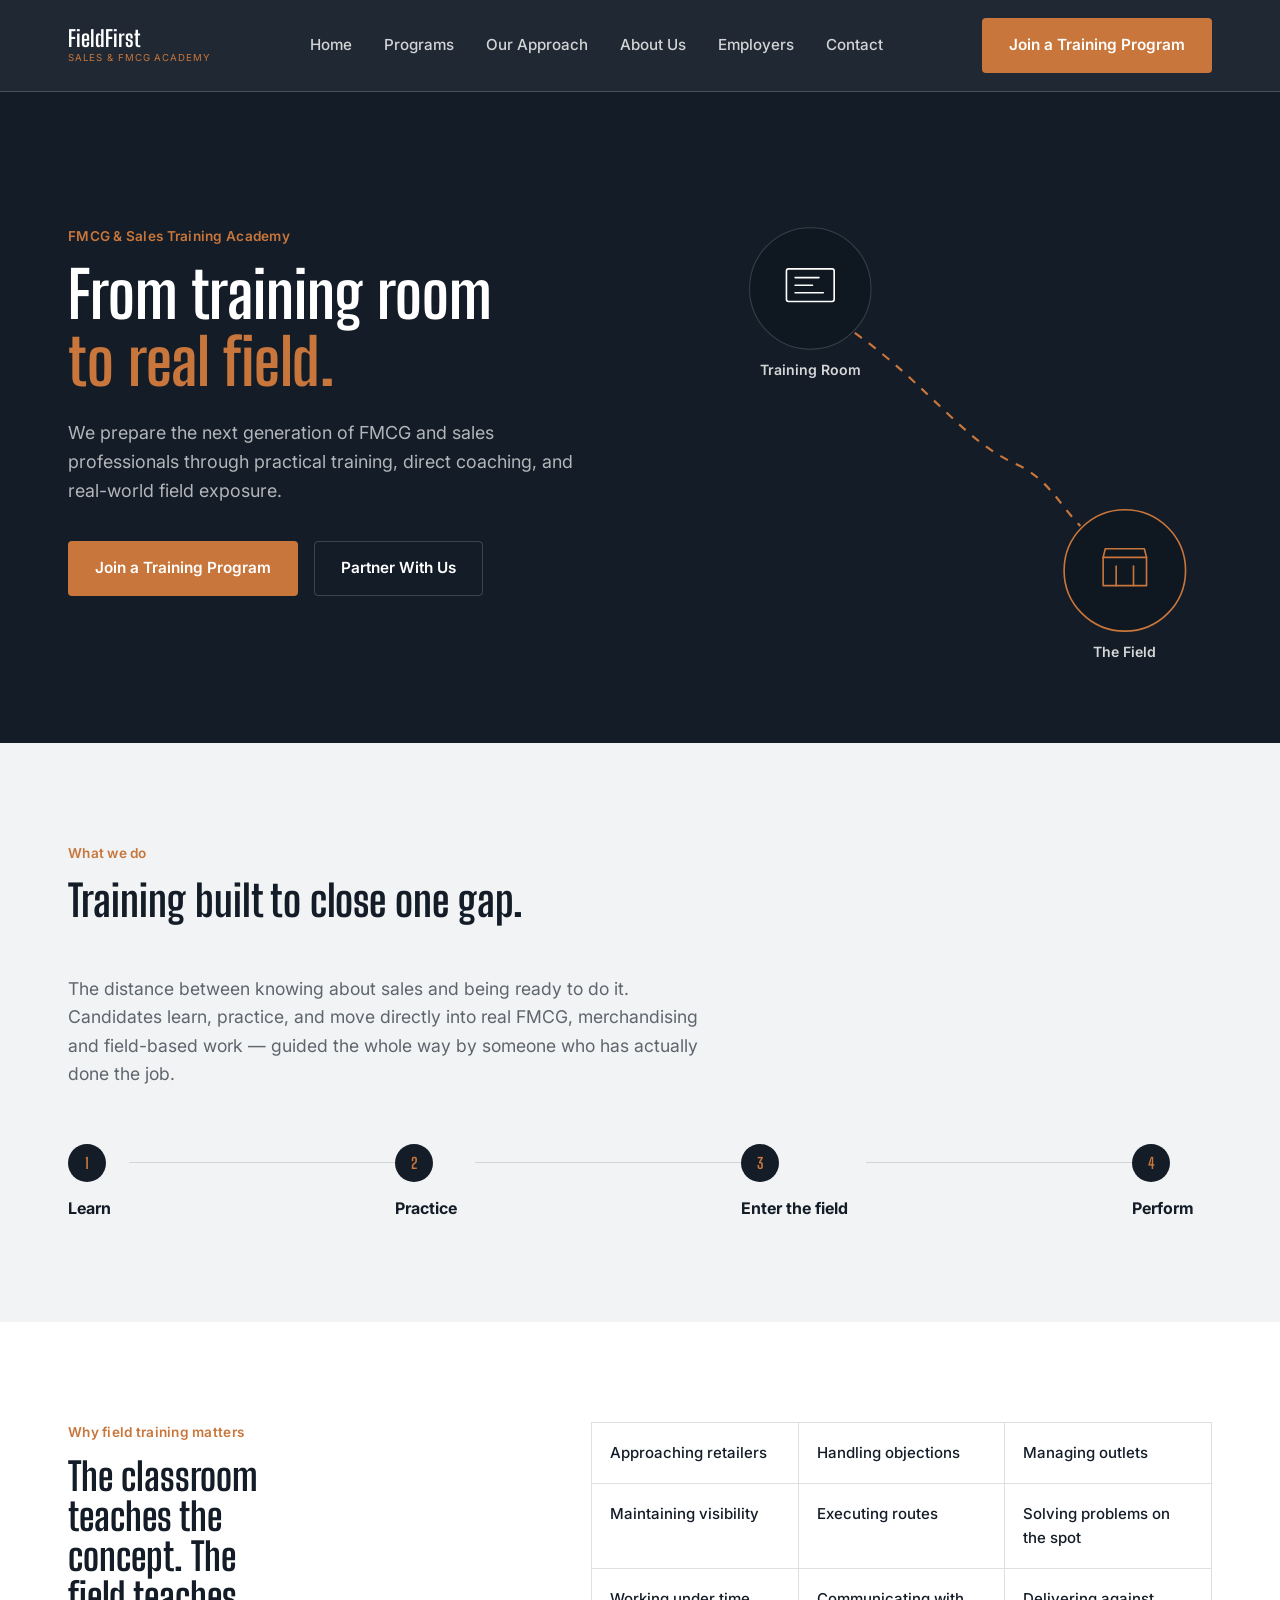
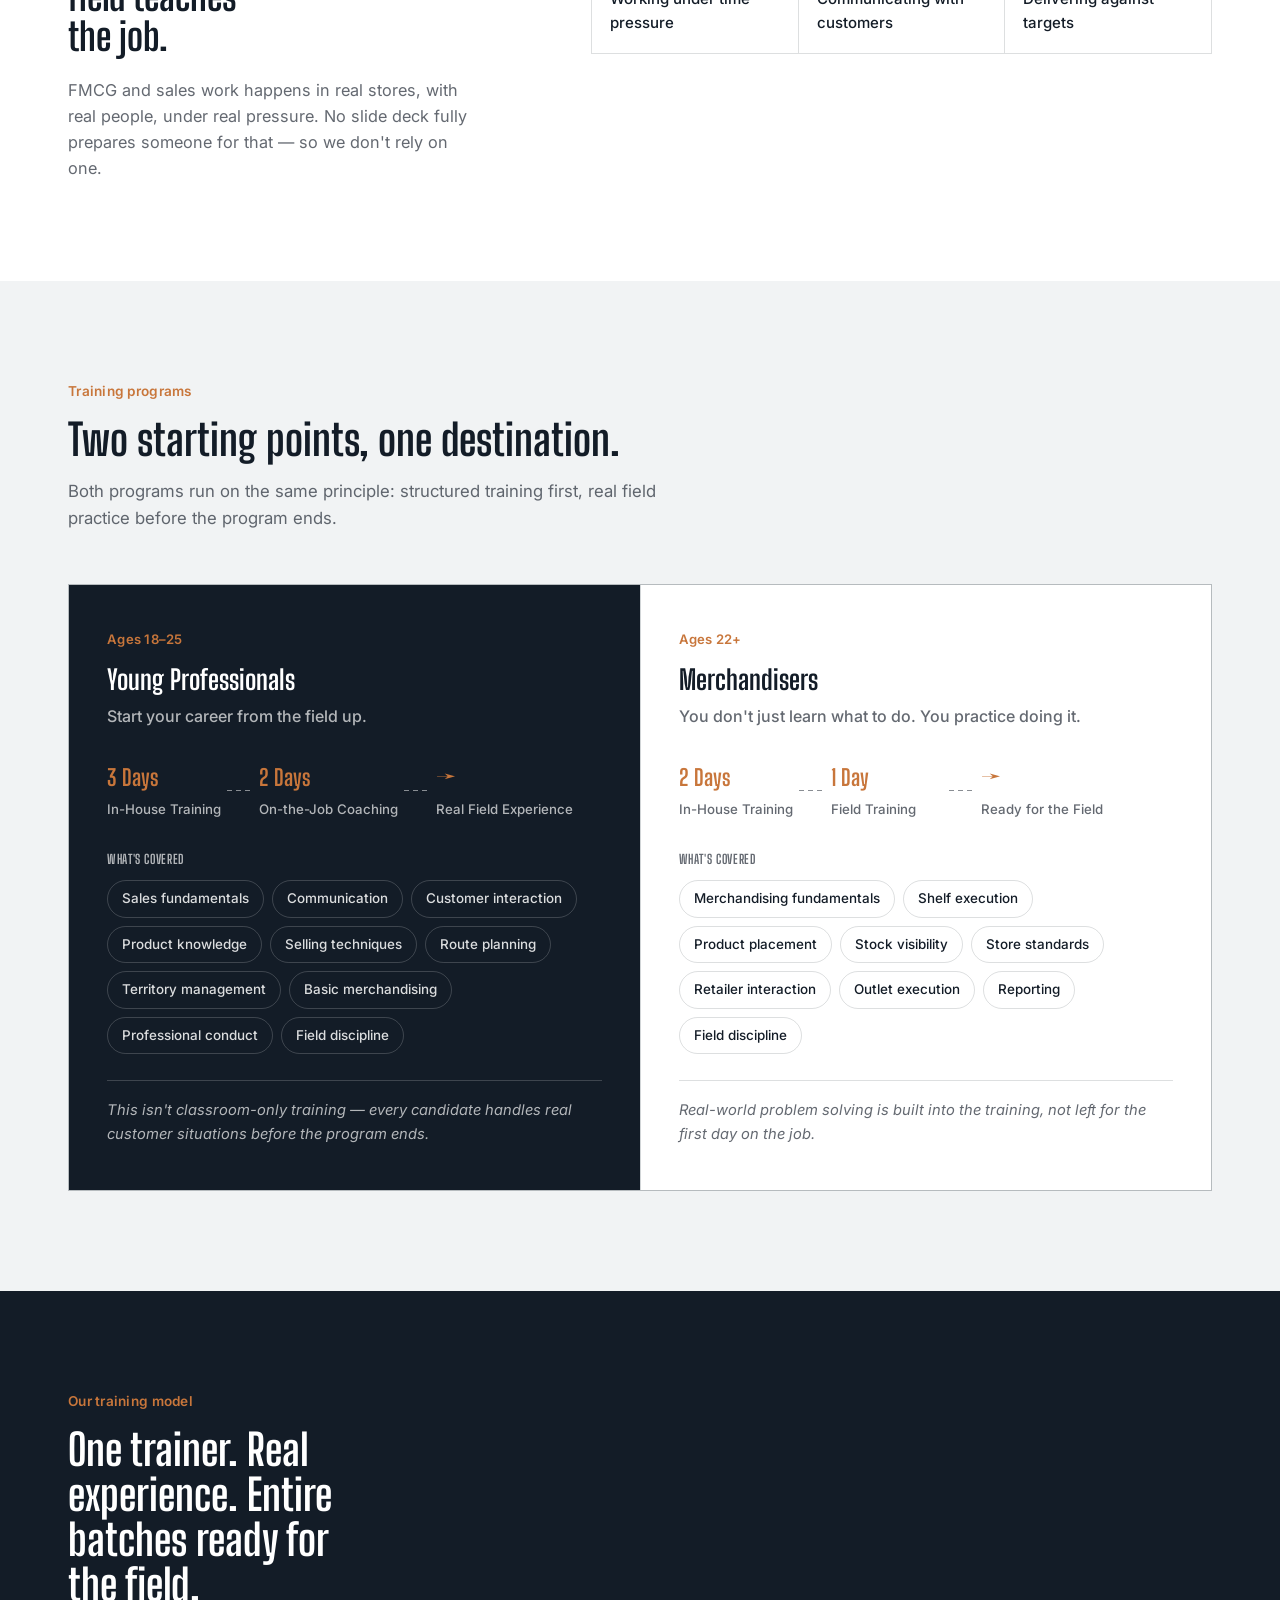
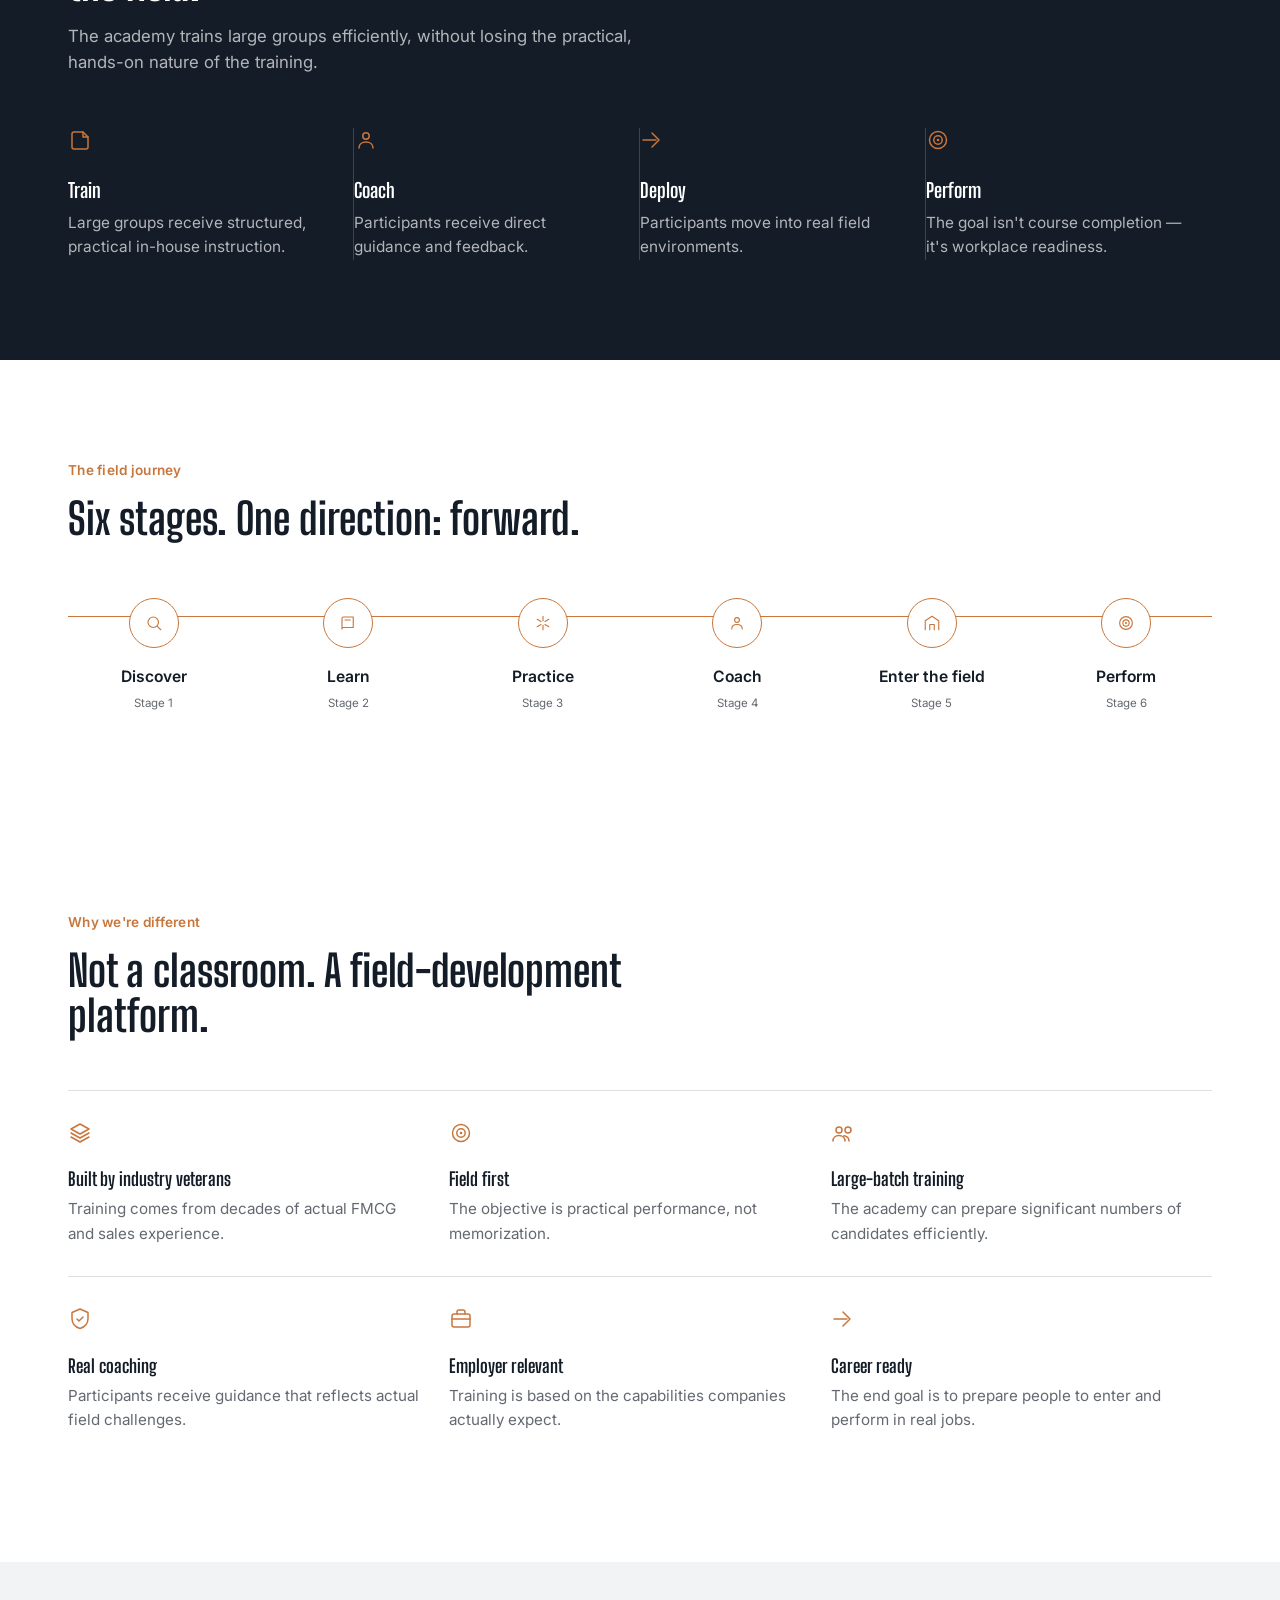
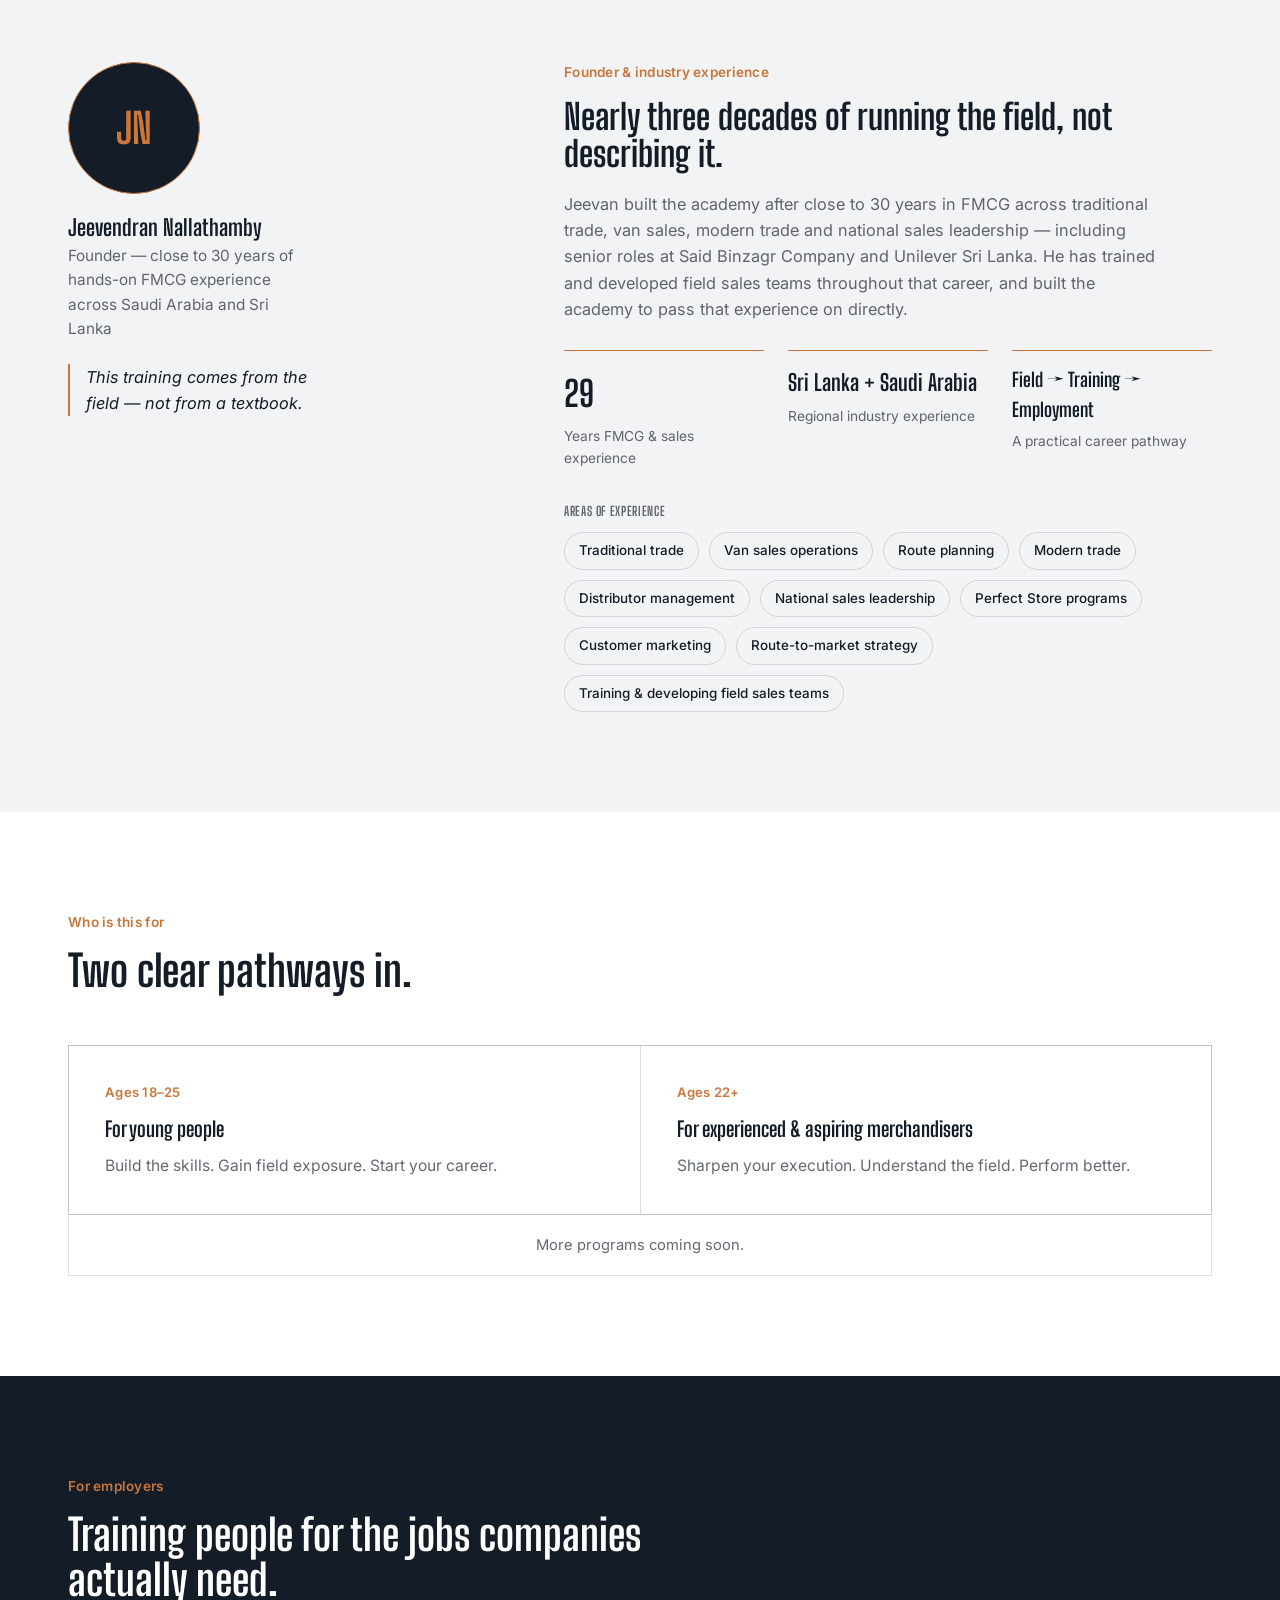
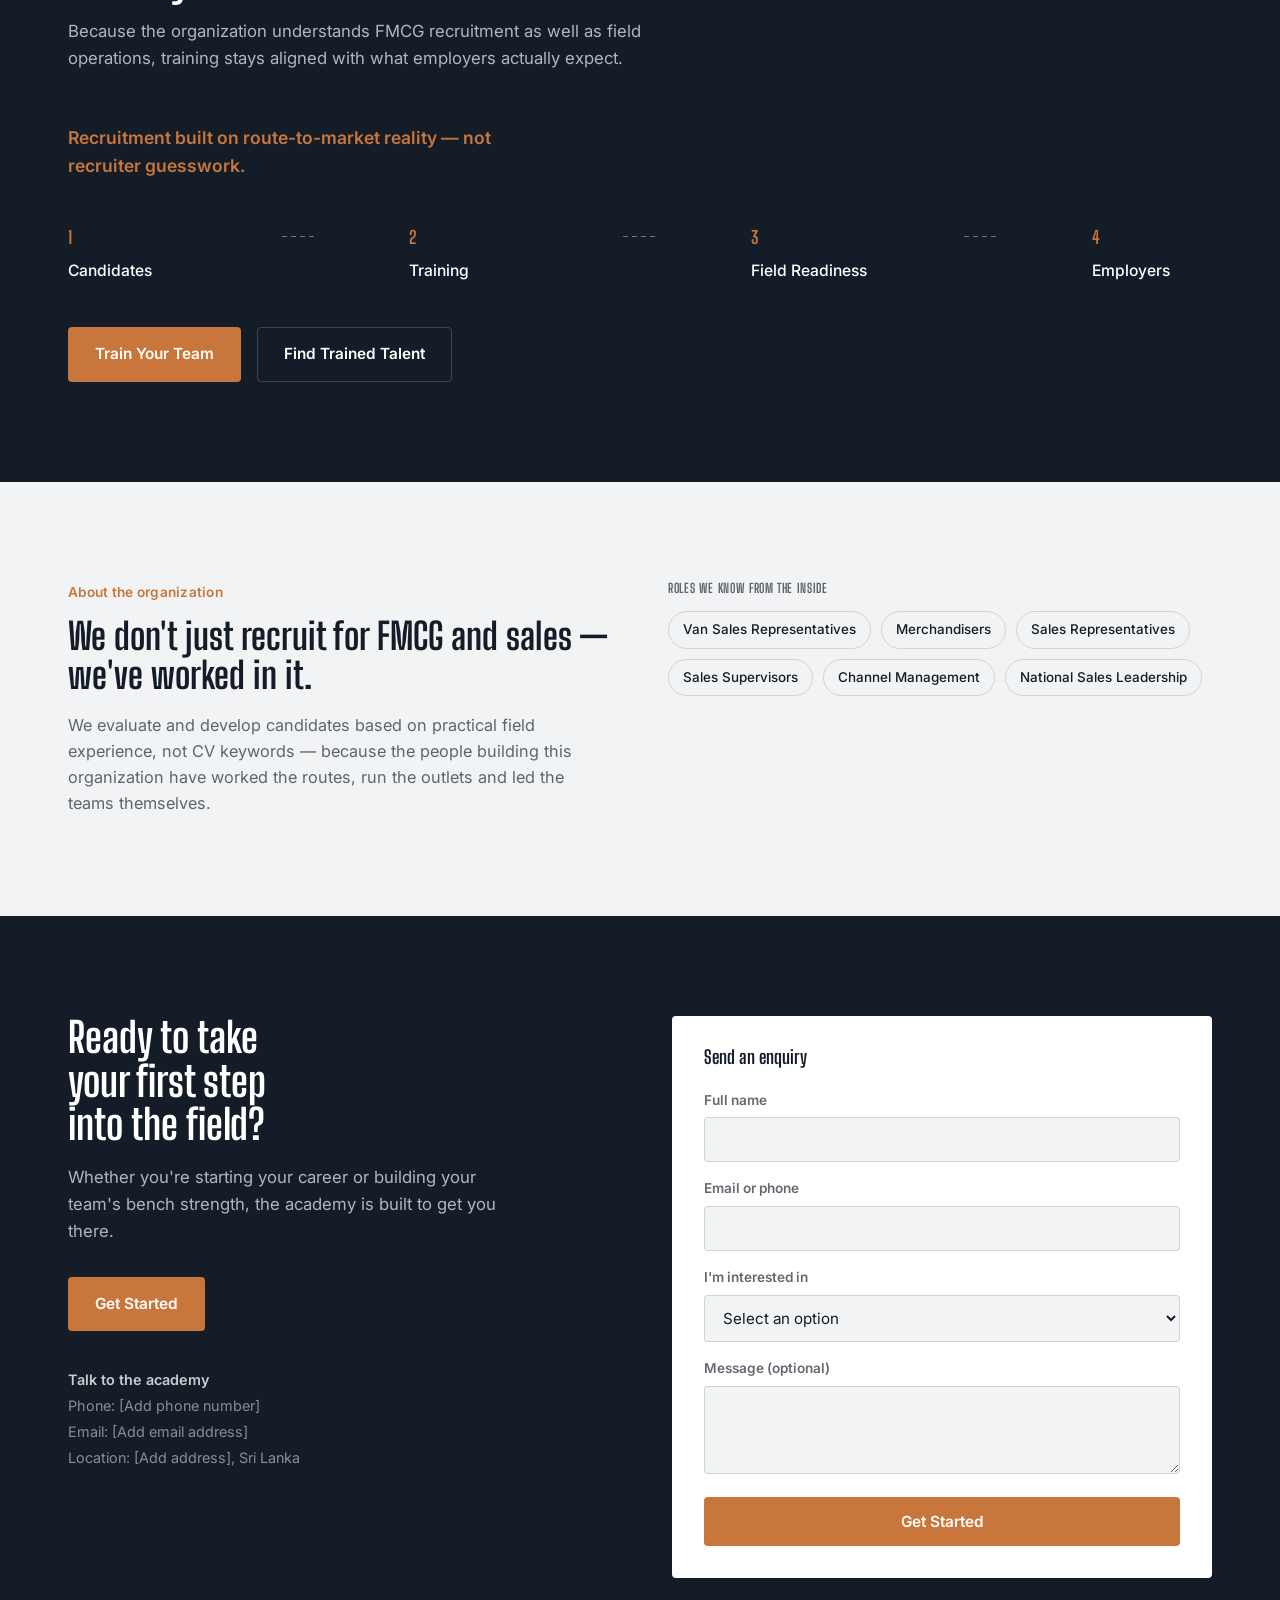
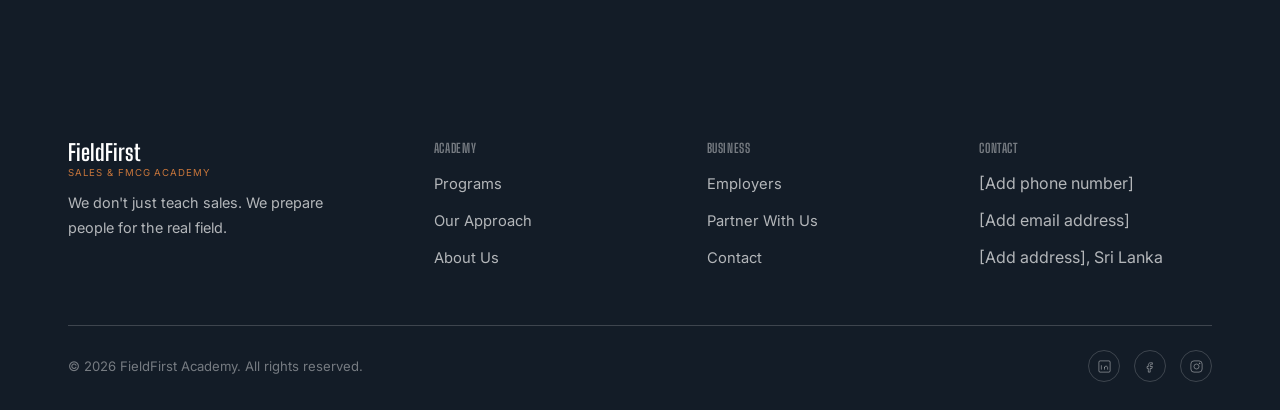
==== index.html @ f47eb827 "Initial commit" ====
<!DOCTYPE html>
<html lang="en">
<head>
<meta charset="UTF-8">
<meta name="viewport" content="width=device-width, initial-scale=1.0">
<title>FieldFirst Academy — Training That Moves People Into The Field</title>
<meta name="description" content="FieldFirst Academy trains young professionals and merchandisers for real FMCG, sales and field-based work — through practical, industry-led training and direct field exposure.">
<meta name="theme-color" content="#131C27">
<link rel="preconnect" href="https://fonts.googleapis.com">
<link rel="preconnect" href="https://fonts.gstatic.com" crossorigin>
<link href="https://fonts.googleapis.com/css2?family=Big+Shoulders+Display:wght@500;600;700&family=Inter:wght@400;500;600;700&display=swap" rel="stylesheet">
<link rel="stylesheet" href="css/styles.css">
</head>
<body>

<!-- ============ HEADER ============ -->
<header class="site-header">
  <div class="nav-inner">
    <a href="#top" class="logo"><strong>FieldFirst</strong><span>Sales &amp; FMCG Academy</span></a>
    <nav class="nav-links" id="navLinks" aria-label="Primary">
      <a href="#top">Home</a>
      <a href="#programs">Programs</a>
      <a href="#model">Our Approach</a>
      <a href="#founder">About Us</a>
      <a href="#employers">Employers</a>
      <a href="#contact">Contact</a>
      <a href="#contact" class="btn btn-primary nav-cta-mobile">Join a Training Program</a>
    </nav>
    <div class="nav-right">
      <a href="#contact" class="btn btn-primary">Join a Training Program</a>
      <button class="nav-toggle" id="navToggle" aria-label="Open menu" aria-expanded="false" aria-controls="navLinks">
        <svg viewBox="0 0 24 24"><line x1="3" y1="6" x2="21" y2="6"/><line x1="3" y1="12" x2="21" y2="12"/><line x1="3" y1="18" x2="21" y2="18"/></svg>
      </button>
    </div>
  </div>
</header>

<main id="top">

  <!-- ============ HERO ============ -->
  <section class="hero">
    <div class="container hero-grid">
      <div class="hero-copy">
        <span class="eyebrow">FMCG &amp; Sales Training Academy</span>
        <h1><span>From training room</span><span>to real field.</span></h1>
        <p class="lede">We prepare the next generation of FMCG and sales professionals through practical training, direct coaching, and real-world field exposure.</p>
        <div class="hero-actions">
          <a href="#contact" class="btn btn-primary">Join a Training Program</a>
          <a href="#employers" class="btn btn-outline">Partner With Us</a>
        </div>
      </div>
      <div class="hero-visual" aria-hidden="true">
        <svg viewBox="0 0 480 420" fill="none" xmlns="http://www.w3.org/2000/svg">
          <path class="route-path" d="M151,141 C220,190 250,240 300,262 C330,276 340,300 359,319" stroke="#C8763B" stroke-width="2"/>
          <circle cx="110" cy="100" r="56" fill="#0F1721" stroke="rgba(255,255,255,0.16)"/>
          <g transform="translate(88,78)" stroke="#FFFFFF" stroke-width="1.5" stroke-linecap="round" stroke-linejoin="round" fill="none">
            <rect x="0" y="4" width="44" height="30" rx="2"/>
            <line x1="8" y1="12" x2="30" y2="12"/>
            <line x1="8" y1="19" x2="24" y2="19"/>
            <line x1="8" y1="26" x2="34" y2="26"/>
          </g>
          <text x="110" y="180" text-anchor="middle" class="hero-node-label">Training Room</text>

          <circle cx="400" cy="360" r="56" fill="#0F1721" stroke="#C8763B" stroke-width="1.5"/>
          <g transform="translate(378,338)" stroke="#C8763B" stroke-width="1.5" stroke-linecap="round" stroke-linejoin="round" fill="none">
            <path d="M2,10 L4,2 L40,2 L42,10"/>
            <rect x="2" y="10" width="40" height="26"/>
            <line x1="14" y1="18" x2="14" y2="36"/>
            <line x1="30" y1="18" x2="30" y2="36"/>
          </g>
          <text x="400" y="440" text-anchor="middle" class="hero-node-label">The Field</text>
        </svg>
      </div>
    </div>
  </section>

  <!-- ============ WHAT WE DO ============ -->
  <section class="pathway" aria-labelledby="what-we-do-h">
    <div class="container">
      <div class="section-head">
        <span class="eyebrow">What we do</span>
        <h2 id="what-we-do-h">Training built to close one gap.</h2>
      </div>
      <p class="pathway-intro">The distance between knowing about sales and being ready to do it. Candidates learn, practice, and move directly into real FMCG, merchandising and field-based work — guided the whole way by someone who has actually done the job.</p>
      <div class="pathway-track">
        <div class="pathway-step"><div class="pathway-dot">1</div><strong>Learn</strong></div>
        <div class="pathway-step"><div class="pathway-dot">2</div><strong>Practice</strong></div>
        <div class="pathway-step"><div class="pathway-dot">3</div><strong>Enter the field</strong></div>
        <div class="pathway-step"><div class="pathway-dot">4</div><strong>Perform</strong></div>
      </div>
    </div>
  </section>

  <!-- ============ WHY FIELD TRAINING MATTERS ============ -->
  <section class="field-matters" aria-labelledby="field-matters-h">
    <div class="container fm-grid">
      <div>
        <span class="eyebrow">Why field training matters</span>
        <h2 id="field-matters-h">The classroom teaches the concept. The field teaches the job.</h2>
        <p class="lede">FMCG and sales work happens in real stores, with real people, under real pressure. No slide deck fully prepares someone for that — so we don't rely on one.</p>
      </div>
      <div class="scenario-grid">
        <div class="scenario-item">Approaching retailers</div>
        <div class="scenario-item">Handling objections</div>
        <div class="scenario-item">Managing outlets</div>
        <div class="scenario-item">Maintaining visibility</div>
        <div class="scenario-item">Executing routes</div>
        <div class="scenario-item">Solving problems on the spot</div>
        <div class="scenario-item">Working under time pressure</div>
        <div class="scenario-item">Communicating with customers</div>
        <div class="scenario-item">Delivering against targets</div>
      </div>
    </div>
  </section>

  <!-- ============ PROGRAMS ============ -->
  <section class="programs" id="programs" aria-labelledby="programs-h">
    <div class="container">
      <div class="section-head">
        <span class="eyebrow">Training programs</span>
        <h2 id="programs-h">Two starting points, one destination.</h2>
        <p>Both programs run on the same principle: structured training first, real field practice before the program ends.</p>
      </div>
      <div class="programs-grid">

        <article class="program-card dark">
          <span class="eyebrow-mini">Ages 18–25</span>
          <h3 class="program-title">Young Professionals</h3>
          <p class="program-tag">Start your career from the field up.</p>

          <div class="structure-track">
            <div class="structure-step"><span class="num">3 Days</span><span class="label">In-House Training</span></div>
            <span class="structure-arrow" aria-hidden="true"></span>
            <div class="structure-step"><span class="num">2 Days</span><span class="label">On-the-Job Coaching</span></div>
            <span class="structure-arrow" aria-hidden="true"></span>
            <div class="structure-step"><span class="num">→</span><span class="label">Real Field Experience</span></div>
          </div>

          <h4>What's covered</h4>
          <ul class="tag-list">
            <li class="pill on-dark">Sales fundamentals</li>
            <li class="pill on-dark">Communication</li>
            <li class="pill on-dark">Customer interaction</li>
            <li class="pill on-dark">Product knowledge</li>
            <li class="pill on-dark">Selling techniques</li>
            <li class="pill on-dark">Route planning</li>
            <li class="pill on-dark">Territory management</li>
            <li class="pill on-dark">Basic merchandising</li>
            <li class="pill on-dark">Professional conduct</li>
            <li class="pill on-dark">Field discipline</li>
          </ul>
          <p class="program-note">This isn't classroom-only training — every candidate handles real customer situations before the program ends.</p>
        </article>

        <article class="program-card">
          <span class="eyebrow-mini">Ages 22+</span>
          <h3 class="program-title">Merchandisers</h3>
          <p class="program-tag">You don't just learn what to do. You practice doing it.</p>

          <div class="structure-track">
            <div class="structure-step"><span class="num">2 Days</span><span class="label">In-House Training</span></div>
            <span class="structure-arrow" aria-hidden="true"></span>
            <div class="structure-step"><span class="num">1 Day</span><span class="label">Field Training</span></div>
            <span class="structure-arrow" aria-hidden="true"></span>
            <div class="structure-step"><span class="num">→</span><span class="label">Ready for the Field</span></div>
          </div>

          <h4>What's covered</h4>
          <ul class="tag-list">
            <li class="pill">Merchandising fundamentals</li>
            <li class="pill">Shelf execution</li>
            <li class="pill">Product placement</li>
            <li class="pill">Stock visibility</li>
            <li class="pill">Store standards</li>
            <li class="pill">Retailer interaction</li>
            <li class="pill">Outlet execution</li>
            <li class="pill">Reporting</li>
            <li class="pill">Field discipline</li>
          </ul>
          <p class="program-note">Real-world problem solving is built into the training, not left for the first day on the job.</p>
        </article>

      </div>
    </div>
  </section>

  <!-- ============ MODEL ============ -->
  <section class="model" id="model" aria-labelledby="model-h">
    <div class="container">
      <div class="section-head on-dark">
        <span class="eyebrow">Our training model</span>
        <h2 id="model-h">One trainer. Real experience. Entire batches ready for the field.</h2>
        <p>The academy trains large groups efficiently, without losing the practical, hands-on nature of the training.</p>
      </div>
      <div class="model-steps">
        <div class="model-step">
          <svg class="icon" viewBox="0 0 24 24"><path d="M4 19V6a2 2 0 0 1 2-2h9l5 5v10a2 2 0 0 1-2 2H6a2 2 0 0 1-2-2Z"/><path d="M15 4v5h5"/></svg>
          <h3>Train</h3>
          <p>Large groups receive structured, practical in-house instruction.</p>
        </div>
        <div class="model-step">
          <svg class="icon" viewBox="0 0 24 24"><circle cx="12" cy="8" r="3.2"/><path d="M5 20c0-3.6 3-6 7-6s7 2.4 7 6"/></svg>
          <h3>Coach</h3>
          <p>Participants receive direct guidance and feedback.</p>
        </div>
        <div class="model-step">
          <svg class="icon" viewBox="0 0 24 24"><path d="M3 12h13M12 5l7 7-7 7"/></svg>
          <h3>Deploy</h3>
          <p>Participants move into real field environments.</p>
        </div>
        <div class="model-step">
          <svg class="icon" viewBox="0 0 24 24"><circle cx="12" cy="12" r="8.5"/><circle cx="12" cy="12" r="4.2"/><circle cx="12" cy="12" r="0.6" fill="currentColor"/></svg>
          <h3>Perform</h3>
          <p>The goal isn't course completion — it's workplace readiness.</p>
        </div>
      </div>
    </div>
  </section>

  <!-- ============ JOURNEY ============ -->
  <section class="journey" aria-labelledby="journey-h">
    <div class="container">
      <div class="section-head">
        <span class="eyebrow">The field journey</span>
        <h2 id="journey-h">Six stages. One direction: forward.</h2>
      </div>
      <div class="journey-track" id="journeyTrack">
        <div class="journey-line-h"><div class="fill"></div></div>
        <div class="journey-line-v"><div class="fill"></div></div>

        <div class="station"><div class="station-dot"><svg class="icon" viewBox="0 0 24 24" style="width:18px;height:18px;"><circle cx="11" cy="11" r="7"/><line x1="16.5" y1="16.5" x2="21" y2="21"/></svg></div><div class="station-label">Discover</div><div class="station-num">Stage 1</div></div>
        <div class="station"><div class="station-dot"><svg class="icon" viewBox="0 0 24 24" style="width:18px;height:18px;"><path d="M4 19.5V6a2 2 0 0 1 2-2h13v14H6a2 2 0 0 0-2 2Z"/><line x1="8" y1="8" x2="15" y2="8"/></svg></div><div class="station-label">Learn</div><div class="station-num">Stage 2</div></div>
        <div class="station"><div class="station-dot"><svg class="icon" viewBox="0 0 24 24" style="width:18px;height:18px;"><path d="M12 3v6M12 15v6M4.2 7l5.2 3M14.6 14l5.2 3M4.2 17l5.2-3M14.6 10l5.2-3"/></svg></div><div class="station-label">Practice</div><div class="station-num">Stage 3</div></div>
        <div class="station"><div class="station-dot"><svg class="icon" viewBox="0 0 24 24" style="width:18px;height:18px;"><circle cx="12" cy="8" r="3.2"/><path d="M5 20c0-3.6 3-6 7-6s7 2.4 7 6"/></svg></div><div class="station-label">Coach</div><div class="station-num">Stage 4</div></div>
        <div class="station"><div class="station-dot"><svg class="icon" viewBox="0 0 24 24" style="width:18px;height:18px;"><path d="M3 21V9l9-6 9 6v12"/><path d="M9 21v-7h6v7"/></svg></div><div class="station-label">Enter the field</div><div class="station-num">Stage 5</div></div>
        <div class="station"><div class="station-dot"><svg class="icon" viewBox="0 0 24 24" style="width:18px;height:18px;"><circle cx="12" cy="12" r="8.5"/><circle cx="12" cy="12" r="4.2"/><circle cx="12" cy="12" r="0.6" fill="currentColor"/></svg></div><div class="station-label">Perform</div><div class="station-num">Stage 6</div></div>
      </div>
    </div>
  </section>

  <!-- ============ WHY DIFFERENT ============ -->
  <section class="different" aria-labelledby="different-h">
    <div class="container">
      <div class="section-head">
        <span class="eyebrow">Why we're different</span>
        <h2 id="different-h">Not a classroom. A field-development platform.</h2>
      </div>
      <div class="diff-grid">
        <div class="diff-item">
          <svg class="icon" viewBox="0 0 24 24"><path d="M12 3 3 8l9 5 9-5-9-5Z"/><path d="M3 12l9 5 9-5"/><path d="M3 16l9 5 9-5"/></svg>
          <h3>Built by industry veterans</h3>
          <p>Training comes from decades of actual FMCG and sales experience.</p>
        </div>
        <div class="diff-item">
          <svg class="icon" viewBox="0 0 24 24"><circle cx="12" cy="12" r="8.5"/><circle cx="12" cy="12" r="4.2"/><circle cx="12" cy="12" r="0.6" fill="currentColor"/></svg>
          <h3>Field first</h3>
          <p>The objective is practical performance, not memorization.</p>
        </div>
        <div class="diff-item">
          <svg class="icon" viewBox="0 0 24 24"><circle cx="8" cy="9" r="3"/><circle cx="17" cy="9" r="3"/><path d="M2 20c0-3.3 2.7-5.5 6-5.5s6 2.2 6 5.5M13 14.7c2.8.4 5 2.4 5 5.3"/></svg>
          <h3>Large-batch training</h3>
          <p>The academy can prepare significant numbers of candidates efficiently.</p>
        </div>
        <div class="diff-item">
          <svg class="icon" viewBox="0 0 24 24"><path d="M12 2 4 5.5v6c0 5 3.4 8.6 8 10 4.6-1.4 8-5 8-10v-6L12 2Z"/><path d="M9 12l2 2 4-4"/></svg>
          <h3>Real coaching</h3>
          <p>Participants receive guidance that reflects actual field challenges.</p>
        </div>
        <div class="diff-item">
          <svg class="icon" viewBox="0 0 24 24"><rect x="3" y="7" width="18" height="13" rx="2"/><path d="M8 7V5a2 2 0 0 1 2-2h4a2 2 0 0 1 2 2v2"/><line x1="3" y1="12" x2="21" y2="12"/></svg>
          <h3>Employer relevant</h3>
          <p>Training is based on the capabilities companies actually expect.</p>
        </div>
        <div class="diff-item">
          <svg class="icon" viewBox="0 0 24 24"><path d="M3 12h13M12 5l7 7-7 7"/></svg>
          <h3>Career ready</h3>
          <p>The end goal is to prepare people to enter and perform in real jobs.</p>
        </div>
      </div>
    </div>
  </section>

  <!-- ============ FOUNDER ============ -->
  <section class="founder" id="founder" aria-labelledby="founder-h">
    <div class="container founder-grid">
      <div class="founder-portrait">
        <div class="monogram">JN</div>
        <h3>Jeevendran Nallathamby</h3>
        <p class="role">Founder — close to 30 years of hands-on FMCG experience across Saudi Arabia and Sri Lanka</p>
        <p class="founder-quote">This training comes from the field — not from a textbook.</p>
      </div>
      <div class="founder-bio">
        <span class="eyebrow">Founder &amp; industry experience</span>
        <h2 id="founder-h" style="font-size:clamp(1.7rem,2.8vw,2.2rem);margin-bottom:20px;">Nearly three decades of running the field, not describing it.</h2>
        <p>Jeevan built the academy after close to 30 years in FMCG across traditional trade, van sales, modern trade and national sales leadership — including senior roles at Said Binzagr Company and Unilever Sri Lanka. He has trained and developed field sales teams throughout that career, and built the academy to pass that experience on directly.</p>

        <div class="founder-stats">
          <div class="stat-block"><div class="num" data-count-to="30">0</div><div class="label">Years FMCG &amp; sales experience</div></div>
          <div class="stat-block"><div class="num" style="font-size:1.4rem;">Sri Lanka + Saudi Arabia</div><div class="label">Regional industry experience</div></div>
          <div class="stat-block"><div class="num" style="font-size:1.2rem;">Field → Training → Employment</div><div class="label">A practical career pathway</div></div>
        </div>

        <h4>Areas of experience</h4>
        <ul class="pill-row">
          <li class="pill">Traditional trade</li>
          <li class="pill">Van sales operations</li>
          <li class="pill">Route planning</li>
          <li class="pill">Modern trade</li>
          <li class="pill">Distributor management</li>
          <li class="pill">National sales leadership</li>
          <li class="pill">Perfect Store programs</li>
          <li class="pill">Customer marketing</li>
          <li class="pill">Route-to-market strategy</li>
          <li class="pill">Training &amp; developing field sales teams</li>
        </ul>
      </div>
    </div>
  </section>

  <!-- ============ WHO FOR ============ -->
  <section class="who-for" aria-labelledby="who-for-h">
    <div class="container">
      <div class="section-head">
        <span class="eyebrow">Who is this for</span>
        <h2 id="who-for-h">Two clear pathways in.</h2>
      </div>
      <div class="who-grid">
        <div class="who-card">
          <span class="eyebrow-mini">Ages 18–25</span>
          <h3>For young people</h3>
          <p>Build the skills. Gain field exposure. Start your career.</p>
        </div>
        <div class="who-card">
          <span class="eyebrow-mini">Ages 22+</span>
          <h3>For experienced &amp; aspiring merchandisers</h3>
          <p>Sharpen your execution. Understand the field. Perform better.</p>
        </div>
      </div>
      <p class="more-programs">More programs coming soon.</p>
    </div>
  </section>

  <!-- ============ EMPLOYERS ============ -->
  <section class="employers" id="employers" aria-labelledby="employers-h">
    <div class="container">
      <div class="section-head on-dark">
        <span class="eyebrow">For employers</span>
        <h2 id="employers-h">Training people for the jobs companies actually need.</h2>
        <p>Because the organization understands FMCG recruitment as well as field operations, training stays aligned with what employers actually expect.</p>
      </div>
      <p class="emp-quote">Recruitment built on route-to-market reality — not recruiter guesswork.</p>

      <div class="emp-track">
        <div class="emp-step"><div class="n">1</div><div class="t">Candidates</div></div>
        <span class="emp-arrow" aria-hidden="true"></span>
        <div class="emp-step"><div class="n">2</div><div class="t">Training</div></div>
        <span class="emp-arrow" aria-hidden="true"></span>
        <div class="emp-step"><div class="n">3</div><div class="t">Field Readiness</div></div>
        <span class="emp-arrow" aria-hidden="true"></span>
        <div class="emp-step"><div class="n">4</div><div class="t">Employers</div></div>
      </div>

      <div class="emp-ctas">
        <a href="#contact" class="btn btn-primary">Train Your Team</a>
        <a href="#contact" class="btn btn-outline">Find Trained Talent</a>
      </div>
    </div>
  </section>

  <!-- ============ ABOUT ORG ============ -->
  <section class="about-org" aria-labelledby="about-org-h">
    <div class="container about-grid">
      <div>
        <span class="eyebrow">About the organization</span>
        <h2 id="about-org-h">We don't just recruit for FMCG and sales — we've worked in it.</h2>
        <p class="lede">We evaluate and develop candidates based on practical field experience, not CV keywords — because the people building this organization have worked the routes, run the outlets and led the teams themselves.</p>
      </div>
      <div>
        <h4 style="font-size:0.8rem;font-weight:700;text-transform:uppercase;letter-spacing:0.05em;color:var(--ink-soft);margin-bottom:16px;">Roles we know from the inside</h4>
        <ul class="pill-row">
          <li class="pill">Van Sales Representatives</li>
          <li class="pill">Merchandisers</li>
          <li class="pill">Sales Representatives</li>
          <li class="pill">Sales Supervisors</li>
          <li class="pill">Channel Management</li>
          <li class="pill">National Sales Leadership</li>
        </ul>
      </div>
    </div>
  </section>

  <!-- ============ FINAL CTA / CONTACT ============ -->
  <section class="final-cta" id="contact" aria-labelledby="final-cta-h">
    <div class="container cta-grid">
      <div class="cta-copy">
        <h2 id="final-cta-h">Ready to take your first step into the field?</h2>
        <p>Whether you're starting your career or building your team's bench strength, the academy is built to get you there.</p>
        <a href="#enquiryForm" class="btn btn-primary">Get Started</a>
        <div class="contact-placeholder">
          <strong>Talk to the academy</strong>
          Phone: [Add phone number]<br>
          Email: [Add email address]<br>
          Location: [Add address], Sri Lanka
        </div>
      </div>

      <div class="enquiry-form" id="enquiryForm">
        <div id="formDefault">
          <h3>Send an enquiry</h3>
          <form id="contactForm" novalidate>
            <div class="form-row" data-field="name">
              <label for="fname">Full name</label>
              <input type="text" id="fname" name="name" required>
              <span class="form-error">Please enter your name.</span>
            </div>
            <div class="form-row" data-field="contact">
              <label for="fcontact">Email or phone</label>
              <input type="text" id="fcontact" name="contact" required>
              <span class="form-error">Please enter an email or phone number.</span>
            </div>
            <div class="form-row" data-field="interest">
              <label for="finterest">I'm interested in</label>
              <select id="finterest" name="interest" required>
                <option value="">Select an option</option>
                <option>Young Professionals Program</option>
                <option>Merchandiser Program</option>
                <option>Employer Partnership</option>
                <option>Something else</option>
              </select>
              <span class="form-error">Please select an option.</span>
            </div>
            <div class="form-row" data-field="message">
              <label for="fmessage">Message (optional)</label>
              <textarea id="fmessage" name="message"></textarea>
            </div>
            <button type="submit" class="btn btn-primary btn-block">Get Started</button>
          </form>
        </div>
        <div class="form-success" id="formSuccess">
          <svg viewBox="0 0 24 24" fill="none" stroke-width="1.5" stroke-linecap="round" stroke-linejoin="round"><circle cx="12" cy="12" r="9.5"/><path d="M8 12.5l2.5 2.5L16 9.5"/></svg>
          <h3>Thanks — that's been sent.</h3>
          <p>Someone from the academy will get back to you shortly.</p>
          <button type="button" id="resetForm">Send another enquiry</button>
        </div>
      </div>
    </div>
  </section>

</main>

<!-- ============ FOOTER ============ -->
<footer class="site-footer">
  <div class="container">
    <div class="footer-grid">
      <div class="footer-brand">
        <a href="#top" class="logo"><strong>FieldFirst</strong><span>Sales &amp; FMCG Academy</span></a>
        <p>We don't just teach sales. We prepare people for the real field.</p>
      </div>
      <div class="footer-col">
        <h4>Academy</h4>
        <ul>
          <li><a href="#programs">Programs</a></li>
          <li><a href="#model">Our Approach</a></li>
          <li><a href="#founder">About Us</a></li>
        </ul>
      </div>
      <div class="footer-col">
        <h4>Business</h4>
        <ul>
          <li><a href="#employers">Employers</a></li>
          <li><a href="#contact">Partner With Us</a></li>
          <li><a href="#contact">Contact</a></li>
        </ul>
      </div>
      <div class="footer-col">
        <h4>Contact</h4>
        <ul>
          <li>[Add phone number]</li>
          <li>[Add email address]</li>
          <li>[Add address], Sri Lanka</li>
        </ul>
      </div>
    </div>
    <div class="footer-bottom">
      <span>© 2026 FieldFirst Academy. All rights reserved.</span>
      <div class="social-links">
        <a href="#" aria-label="LinkedIn"><svg viewBox="0 0 24 24"><rect x="3" y="3" width="18" height="18" rx="2"/><line x1="7" y1="10" x2="7" y2="17"/><line x1="7" y1="7" x2="7" y2="7.01"/><line x1="12" y1="17" x2="12" y2="12.5"/><path d="M12 14c0-1.7 1.3-2.5 2.6-2.5S17 12.3 17 14v3"/></svg></a>
        <a href="#" aria-label="Facebook"><svg viewBox="0 0 24 24"><path d="M15 8.5h-2c-.9 0-1.5.6-1.5 1.5v2h3.4l-.5 3h-2.9V21h-3v-6h-2v-3h2V9.8c0-2.3 1.4-3.8 3.7-3.8H15v2.5Z"/></svg></a>
        <a href="#" aria-label="Instagram"><svg viewBox="0 0 24 24"><rect x="3" y="3" width="18" height="18" rx="5"/><circle cx="12" cy="12" r="4"/><circle cx="17.2" cy="6.8" r="0.6" fill="currentColor"/></svg></a>
      </div>
    </div>
  </div>
</footer>

<script src="js/script.js"></script>
</body>
</html>
---- css/styles.css ----
/* ==========================================================
   FieldFirst Academy — Stylesheet
   Palette: two cool tones + two warm tones + white. Nothing else.
   ========================================================== */

/* ============ TOKENS ============ */
:root{
  /* cool */
  --cool-900:#131C27;
  --cool-100:#F1F3F4;
  /* warm */
  --warm-600:#C8763B;
  --warm-200:#F4E9DC;
  /* neutral */
  --white:#FFFFFF;

  --ink:var(--cool-900);
  --ink-soft:rgba(19,28,39,0.66);
  --on-dark-soft:rgba(255,255,255,0.68);
  --line:rgba(19,28,39,0.14);
  --line-dark:rgba(255,255,255,0.18);

  --container:1200px;
  --radius:4px;
  --ease:cubic-bezier(.4,.0,.2,1);
}

*,*::before,*::after{box-sizing:border-box;}
html{scroll-behavior:smooth;}
@media (prefers-reduced-motion: reduce){
  html{scroll-behavior:auto;}
  *,*::before,*::after{animation-duration:0.001ms !important;animation-iteration-count:1 !important;transition-duration:0.001ms !important;scroll-behavior:auto !important;}
}
body{
  margin:0;
  font-family:'Inter',system-ui,-apple-system,sans-serif;
  color:var(--ink);
  background:var(--white);
  line-height:1.6;
  -webkit-font-smoothing:antialiased;
}
h1,h2,h3,h4{
  font-family:'Big Shoulders Display','Inter',sans-serif;
  font-weight:700;
  line-height:1.04;
  margin:0;
  color:var(--cool-900);
}
p{margin:0;}
a{color:inherit;text-decoration:none;}
ul{margin:0;padding:0;list-style:none;}
img{max-width:100%;display:block;}
button{font-family:inherit;cursor:pointer;}
:focus-visible{outline:2px solid var(--warm-600);outline-offset:3px;}

.container{max-width:var(--container);margin:0 auto;padding:0 28px;}
.eyebrow{
  font-size:0.85rem;
  font-weight:600;
  color:var(--warm-600);
  letter-spacing:0.02em;
  margin-bottom:14px;
  display:block;
}
.section-head{max-width:640px;margin-bottom:52px;}
.section-head h2{font-size:clamp(1.9rem,3.4vw,2.7rem);}
.section-head p{margin-top:16px;font-size:1.05rem;color:var(--ink-soft);max-width:56ch;}
.section-head.on-dark h2{color:var(--white);}
.section-head.on-dark p{color:var(--on-dark-soft);}

section{padding:100px 0;}
@media (max-width:768px){section{padding:64px 0;}}

/* ============ BUTTONS ============ */
.btn{
  display:inline-flex;align-items:center;justify-content:center;gap:8px;
  padding:14px 26px;
  font-weight:600;
  font-size:0.96rem;
  border-radius:var(--radius);
  border:1px solid transparent;
  transition:opacity .18s var(--ease),background .18s var(--ease),border-color .18s var(--ease),color .18s var(--ease);
}
.btn:hover{opacity:0.88;}
.btn-primary{background:var(--warm-600);color:var(--white);}
.btn-outline{background:transparent;border-color:var(--line-dark);color:var(--white);}
.btn-outline:hover{border-color:var(--white);opacity:1;background:rgba(255,255,255,0.06);}
.btn-outline-dark{background:transparent;border-color:var(--line);color:var(--cool-900);}
.btn-block{width:100%;}

/* ============ PILL (single shared component) ============ */
.pill{
  display:inline-block;padding:7px 14px;border-radius:20px;
  font-size:0.84rem;font-weight:500;
  border:1px solid var(--line);color:var(--cool-900);background:transparent;
}
.pill.on-dark{border-color:var(--line-dark);color:rgba(255,255,255,0.85);}

.icon{width:24px;height:24px;stroke:currentColor;fill:none;stroke-width:1.5;stroke-linecap:round;stroke-linejoin:round;}

/* ============ HEADER ============ */
.site-header{
  position:sticky;top:0;z-index:100;
  background:rgba(19,28,39,0.94);
  backdrop-filter:blur(10px);
  border-bottom:1px solid var(--line-dark);
}
.nav-inner{display:flex;align-items:center;justify-content:space-between;padding:18px 28px;max-width:var(--container);margin:0 auto;}
.logo{display:flex;flex-direction:column;line-height:1;color:var(--white);}
.logo strong{font-family:'Big Shoulders Display',sans-serif;font-size:1.4rem;font-weight:700;}
.logo span{font-size:0.6rem;letter-spacing:0.1em;text-transform:uppercase;color:var(--warm-600);margin-top:3px;}
.nav-links{display:flex;gap:32px;}
.nav-links a{color:rgba(255,255,255,0.8);font-size:0.95rem;font-weight:500;transition:color .15s;}
.nav-links a:hover{color:var(--white);}
.nav-right{display:flex;align-items:center;gap:18px;}
.nav-toggle{display:none;background:none;border:none;width:40px;height:40px;align-items:center;justify-content:center;color:var(--white);}
.nav-toggle svg{width:22px;height:22px;stroke:currentColor;fill:none;stroke-width:1.6;stroke-linecap:round;}

@media (max-width:920px){
  .nav-links{position:fixed;top:73px;left:0;right:0;bottom:0;background:var(--cool-900);flex-direction:column;padding:32px 28px;gap:0;transform:translateX(100%);transition:transform .3s var(--ease);overflow-y:auto;}
  .nav-links.open{transform:translateX(0);}
  .nav-links a{padding:16px 0;border-bottom:1px solid var(--line-dark);font-size:1.05rem;}
  .nav-right .btn-primary{display:none;}
  .nav-links .nav-cta-mobile{display:flex;margin-top:20px;}
  .nav-toggle{display:flex;}
}
@media (min-width:921px){.nav-cta-mobile{display:none;}}

/* ============ HERO ============ */
.hero{background:var(--cool-900);color:var(--white);padding:88px 0 100px;overflow:hidden;}
.hero-grid{display:grid;grid-template-columns:1.05fr 0.95fr;gap:48px;align-items:center;}
@media (max-width:900px){.hero-grid{grid-template-columns:1fr;gap:56px;}}
.hero h1{
  font-size:clamp(2.4rem,5.2vw,4rem);
  color:var(--white);
  opacity:0;animation:heroLine .7s var(--ease) forwards;
}
.hero h1 span{display:block;}
.hero h1 span:nth-child(2){color:var(--warm-600);animation-delay:.12s;}
.hero-copy p.lede{margin-top:24px;font-size:1.12rem;color:var(--on-dark-soft);max-width:46ch;opacity:0;animation:heroFade .7s var(--ease) forwards;animation-delay:.3s;}
.hero-actions{display:flex;gap:16px;margin-top:36px;flex-wrap:wrap;opacity:0;animation:heroFade .7s var(--ease) forwards;animation-delay:.44s;}
@keyframes heroLine{from{opacity:0;transform:translateY(16px);}to{opacity:1;transform:translateY(0);}}
@keyframes heroFade{from{opacity:0;transform:translateY(8px);}to{opacity:1;transform:translateY(0);}}

.hero-visual svg{width:100%;height:auto;overflow:visible;}
.route-path{stroke-dasharray:8 8;stroke-dashoffset:900;animation:drawPath 1.8s var(--ease) forwards;animation-delay:.5s;}
@keyframes drawPath{to{stroke-dashoffset:0;}}
.hero-node-label{font-family:'Inter',sans-serif;font-size:13px;fill:rgba(255,255,255,0.82);font-weight:600;}

/* ============ WHAT WE DO ============ */
.pathway{background:var(--cool-100);}
.pathway-intro{max-width:640px;font-size:1.1rem;color:var(--ink-soft);margin-bottom:56px;}
.pathway-track{display:flex;justify-content:space-between;position:relative;flex-wrap:wrap;gap:24px 0;}
.pathway-track::before{content:'';position:absolute;top:18px;left:0;right:0;border-top:1px solid var(--line);}
@media (max-width:700px){.pathway-track::before{display:none;}}
.pathway-step{position:relative;z-index:1;display:flex;flex-direction:column;align-items:flex-start;background:var(--cool-100);padding-right:18px;}
@media (max-width:700px){.pathway-step{flex-direction:row;align-items:center;gap:14px;width:100%;padding-right:0;}}
.pathway-dot{width:38px;height:38px;border-radius:50%;background:var(--cool-900);color:var(--warm-600);display:flex;align-items:center;justify-content:center;font-family:'Big Shoulders Display',sans-serif;font-weight:700;font-size:0.95rem;flex-shrink:0;}
.pathway-step strong{display:block;margin-top:14px;font-size:1rem;font-weight:700;color:var(--cool-900);}
@media (max-width:700px){.pathway-step strong{margin-top:0;}}

/* ============ FIELD MATTERS ============ */
.fm-grid{display:grid;grid-template-columns:0.85fr 1.15fr;gap:64px;align-items:start;}
@media (max-width:860px){.fm-grid{grid-template-columns:1fr;gap:40px;}}
.fm-grid h2{font-size:clamp(1.8rem,3.2vw,2.4rem);max-width:12ch;}
.fm-grid .lede{margin-top:20px;font-size:1.02rem;color:var(--ink-soft);max-width:40ch;}

.scenario-grid{display:grid;grid-template-columns:repeat(3,1fr);border-top:1px solid var(--line);border-left:1px solid var(--line);}
@media (max-width:640px){.scenario-grid{grid-template-columns:1fr 1fr;}}
.scenario-item{padding:18px 18px;border-right:1px solid var(--line);border-bottom:1px solid var(--line);font-size:0.94rem;font-weight:500;color:var(--cool-900);}

/* ============ PROGRAMS ============ */
.programs{background:var(--cool-100);}
.programs-grid{display:grid;grid-template-columns:1fr 1fr;gap:1px;background:var(--line);border:1px solid var(--line);}
@media (max-width:860px){.programs-grid{grid-template-columns:1fr;}}
.program-card{padding:44px 38px;display:flex;flex-direction:column;background:var(--white);}
.program-card.dark{background:var(--cool-900);color:var(--white);}

.eyebrow-mini{font-size:0.82rem;font-weight:600;color:var(--warm-600);letter-spacing:0.02em;margin-bottom:16px;display:block;}
.program-card h3.program-title{font-size:clamp(1.4rem,2.2vw,1.7rem);margin-bottom:10px;}
.program-card.dark h3.program-title{color:var(--white);}
.program-card .program-tag{font-size:1rem;font-weight:500;margin-bottom:30px;}
.program-card.dark .program-tag{color:var(--on-dark-soft);}
.program-card:not(.dark) .program-tag{color:var(--ink-soft);}

.structure-track{display:flex;align-items:center;gap:0;margin-bottom:32px;flex-wrap:wrap;}
.structure-step{display:flex;flex-direction:column;gap:4px;min-width:112px;}
.structure-step .num{font-family:'Big Shoulders Display',sans-serif;font-size:1.4rem;font-weight:700;color:var(--warm-600);}
.structure-step .label{font-size:0.83rem;font-weight:500;}
.program-card.dark .structure-step .label{color:var(--on-dark-soft);}
.program-card:not(.dark) .structure-step .label{color:var(--ink-soft);}
.structure-arrow{width:26px;height:1px;background:repeating-linear-gradient(90deg,currentColor 0 5px,transparent 5px 9px);opacity:0.5;margin:0 6px;flex-shrink:0;align-self:center;}
.program-card.dark .structure-arrow{color:var(--white);}
.program-card:not(.dark) .structure-arrow{color:var(--cool-900);}

.program-card h4{font-size:0.8rem;font-weight:700;text-transform:uppercase;letter-spacing:0.05em;margin-bottom:14px;}
.program-card.dark h4{color:var(--on-dark-soft);}
.program-card:not(.dark) h4{color:var(--ink-soft);}
.tag-list{display:flex;flex-wrap:wrap;gap:8px;margin-bottom:26px;}
.program-note{margin-top:auto;padding-top:18px;font-size:0.92rem;font-style:italic;border-top:1px solid var(--line);}
.program-card.dark .program-note{border-top:1px solid var(--line-dark);color:var(--on-dark-soft);}
.program-card:not(.dark) .program-note{color:var(--ink-soft);}

/* ============ MODEL ============ */
.model{background:var(--cool-900);color:var(--white);}
.model .section-head h2{max-width:16ch;}
.model-steps{display:grid;grid-template-columns:repeat(4,1fr);gap:0;}
@media (max-width:860px){.model-steps{grid-template-columns:1fr 1fr;gap:36px 24px;}}
@media (max-width:520px){.model-steps{grid-template-columns:1fr;}}
.model-step{padding-right:28px;border-right:1px solid var(--line-dark);}
.model-step:last-child{border-right:none;}
@media (max-width:860px){.model-step{border-right:none;padding-right:0;}}
.model-step .icon{color:var(--warm-600);margin-bottom:20px;}
.model-step h3{color:var(--white);font-size:1.25rem;margin-bottom:10px;}
.model-step p{color:var(--on-dark-soft);font-size:0.96rem;}

/* ============ JOURNEY ============ */
.journey{overflow:hidden;}
.journey-track{position:relative;display:flex;justify-content:space-between;padding-top:6px;}
@media (max-width:760px){.journey-track{flex-direction:column;gap:34px;}}
.journey-line-h{position:absolute;top:24px;left:0;height:1px;width:100%;background:var(--line);}
.journey-line-h .fill{position:absolute;inset:0;background:var(--warm-600);transform:scaleX(0);transform-origin:left;transition:transform 1.4s var(--ease);}
@media (max-width:760px){.journey-line-h{display:none;}}
.journey-line-v{position:absolute;top:0;bottom:0;left:24px;width:1px;background:var(--line);display:none;}
.journey-line-v .fill{position:absolute;inset:0;background:var(--warm-600);transform:scaleY(0);transform-origin:top;transition:transform 1.4s var(--ease);}
@media (max-width:760px){.journey-line-v{display:block;}}
.journey-track.in-view .journey-line-h .fill{transform:scaleX(1);}
.journey-track.in-view .journey-line-v .fill{transform:scaleY(1);}

.station{position:relative;z-index:1;display:flex;flex-direction:column;align-items:center;text-align:center;width:15%;}
@media (max-width:760px){.station{flex-direction:row;text-align:left;width:100%;gap:18px;}}
.station-dot{width:50px;height:50px;border-radius:50%;background:var(--white);border:1px solid var(--line);display:flex;align-items:center;justify-content:center;color:var(--cool-900);flex-shrink:0;transition:border-color .3s,color .3s;}
.journey-track.in-view .station-dot{border-color:var(--warm-600);color:var(--warm-600);}
.station-label{margin-top:16px;font-weight:600;font-size:0.98rem;color:var(--cool-900);}
@media (max-width:760px){.station-label{margin-top:0;}}
.station-num{font-size:0.72rem;color:var(--ink-soft);margin-top:4px;}

/* ============ WHY DIFFERENT ============ */
.diff-grid{display:grid;grid-template-columns:repeat(3,1fr);}
@media (max-width:860px){.diff-grid{grid-template-columns:repeat(2,1fr);}}
@media (max-width:560px){.diff-grid{grid-template-columns:1fr;}}
.diff-item{padding:30px 28px 30px 0;border-top:1px solid var(--line);}
.diff-item:nth-child(3n){padding-right:0;}
@media (max-width:860px){.diff-item:nth-child(3n){padding-right:28px;}.diff-item:nth-child(2n){padding-right:0;}}
.diff-item .icon{color:var(--warm-600);margin-bottom:18px;}
.diff-item h3{font-size:1.15rem;margin-bottom:8px;}
.diff-item p{color:var(--ink-soft);font-size:0.95rem;}

/* ============ FOUNDER ============ */
.founder{background:var(--cool-100);}
.founder-grid{display:grid;grid-template-columns:0.8fr 1.2fr;gap:64px;align-items:start;}
@media (max-width:900px){.founder-grid{grid-template-columns:1fr;gap:40px;}}
.monogram{width:132px;height:132px;border-radius:50%;background:var(--cool-900);color:var(--warm-600);display:flex;align-items:center;justify-content:center;font-family:'Big Shoulders Display',sans-serif;font-size:2.6rem;font-weight:700;border:1px solid var(--warm-600);}
.founder-portrait h3{margin-top:22px;font-size:1.4rem;}
.founder-portrait .role{color:var(--ink-soft);font-size:0.96rem;margin-top:4px;max-width:24ch;}
.founder-quote{margin-top:22px;font-size:1.02rem;font-style:italic;color:var(--cool-900);border-left:2px solid var(--warm-600);padding-left:16px;max-width:26ch;}

.founder-bio p{color:var(--ink-soft);font-size:1.02rem;margin-bottom:28px;max-width:60ch;}
.founder-stats{display:grid;grid-template-columns:repeat(3,1fr);gap:24px;margin-bottom:36px;}
@media (max-width:640px){.founder-stats{grid-template-columns:1fr;}}
.stat-block{border-top:1px solid var(--warm-600);padding-top:14px;}
.stat-block .num{font-family:'Big Shoulders Display',sans-serif;font-size:2.2rem;font-weight:700;color:var(--cool-900);}
.stat-block .label{font-size:0.86rem;color:var(--ink-soft);margin-top:4px;}
.founder-bio h4{font-size:0.8rem;font-weight:700;text-transform:uppercase;letter-spacing:0.05em;color:var(--ink-soft);margin-bottom:14px;}
.pill-row{display:flex;flex-wrap:wrap;gap:10px;}

/* ============ WHO FOR ============ */
.who-grid{display:grid;grid-template-columns:1fr 1fr;gap:1px;background:var(--line);border:1px solid var(--line);}
@media (max-width:760px){.who-grid{grid-template-columns:1fr;}}
.who-card{background:var(--white);padding:36px;}
.who-card h3{font-size:1.3rem;margin-bottom:12px;}
.who-card p{color:var(--ink-soft);font-size:0.98rem;}
.more-programs{margin-top:1px;text-align:center;color:var(--ink-soft);font-size:0.92rem;padding:18px;border:1px solid var(--line);border-top:none;}

/* ============ EMPLOYERS ============ */
.employers{background:var(--cool-900);color:var(--white);}
.employers .section-head p{max-width:60ch;}
.emp-quote{font-size:1.1rem;font-weight:600;color:var(--warm-600);max-width:36ch;margin:26px 0 44px;}
.emp-track{display:flex;justify-content:space-between;align-items:flex-start;flex-wrap:wrap;gap:20px 0;margin-bottom:44px;}
.emp-step{display:flex;flex-direction:column;align-items:flex-start;min-width:120px;}
.emp-step .n{font-family:'Big Shoulders Display',sans-serif;font-weight:700;font-size:1.1rem;color:var(--warm-600);margin-bottom:6px;}
.emp-step .t{font-weight:500;font-size:0.98rem;}
.emp-arrow{width:34px;height:1px;background:repeating-linear-gradient(90deg,rgba(255,255,255,0.4) 0 5px,transparent 5px 9px);margin-top:12px;}
@media (max-width:760px){.emp-arrow{display:none;}}
.emp-ctas{display:flex;gap:16px;flex-wrap:wrap;}

/* ============ ABOUT ORG ============ */
.about-org{background:var(--cool-100);}
.about-grid{display:grid;grid-template-columns:1fr 1fr;gap:56px;align-items:start;}
@media (max-width:820px){.about-grid{grid-template-columns:1fr;gap:32px;}}
.about-grid h2{font-size:clamp(1.8rem,3vw,2.3rem);}
.about-grid .lede{margin-top:18px;color:var(--ink-soft);font-size:1.02rem;}

/* ============ FINAL CTA ============ */
.final-cta{background:var(--cool-900);color:var(--white);}
.cta-grid{display:grid;grid-template-columns:1fr 1fr;gap:64px;align-items:start;}
@media (max-width:900px){.cta-grid{grid-template-columns:1fr;gap:44px;}}
.cta-copy h2{color:var(--white);font-size:clamp(1.9rem,3.4vw,2.6rem);max-width:13ch;}
.cta-copy p{margin-top:18px;color:var(--on-dark-soft);font-size:1.05rem;max-width:42ch;}
.cta-copy .btn{margin-top:32px;}
.contact-placeholder{margin-top:36px;font-size:0.9rem;color:rgba(255,255,255,0.5);line-height:1.8;}
.contact-placeholder strong{display:block;color:rgba(255,255,255,0.78);font-weight:600;}

.enquiry-form{background:var(--white);border-radius:var(--radius);padding:32px;color:var(--ink);}
.enquiry-form h3{font-size:1.15rem;margin-bottom:22px;}
.form-row{margin-bottom:16px;}
.form-row label{display:block;font-size:0.85rem;font-weight:600;margin-bottom:6px;color:var(--ink-soft);}
.form-row input,.form-row select,.form-row textarea{
  width:100%;padding:12px 14px;border:1px solid var(--line);border-radius:var(--radius);
  font-family:'Inter',sans-serif;font-size:0.95rem;color:var(--ink);background:var(--cool-100);
  transition:border-color .15s;
}
.form-row input:focus,.form-row select:focus,.form-row textarea:focus{border-color:var(--warm-600);outline:none;}
.form-row textarea{resize:vertical;min-height:88px;}
.form-error{color:#B0401A;font-size:0.8rem;margin-top:5px;display:none;}
.form-row.invalid input,.form-row.invalid select,.form-row.invalid textarea{border-color:#B0401A;}
.form-row.invalid .form-error{display:block;}
.form-success{display:none;text-align:center;padding:30px 10px;}
.form-success.show{display:block;}
.form-success svg{width:40px;height:40px;stroke:var(--warm-600);margin:0 auto 14px;}
.form-success p{color:var(--ink-soft);margin-top:8px;font-size:0.94rem;}
.form-success button{margin-top:18px;background:none;border:none;text-decoration:underline;color:var(--cool-900);font-weight:600;font-size:0.9rem;}

/* ============ FOOTER ============ */
.site-footer{background:var(--cool-900);color:rgba(255,255,255,0.68);padding:64px 0 28px;}
.footer-grid{display:grid;grid-template-columns:1.4fr 1fr 1fr 1fr;gap:40px;padding-bottom:44px;border-bottom:1px solid var(--line-dark);}
@media (max-width:760px){.footer-grid{grid-template-columns:1fr 1fr;}}
@media (max-width:480px){.footer-grid{grid-template-columns:1fr;}}
.footer-brand .logo{margin-bottom:14px;}
.footer-brand p{font-size:0.9rem;max-width:32ch;line-height:1.7;}
.footer-col h4{font-size:0.8rem;font-weight:700;text-transform:uppercase;letter-spacing:0.05em;color:rgba(255,255,255,0.42);margin-bottom:16px;}
.footer-col ul li{margin-bottom:11px;}
.footer-col a{font-size:0.92rem;transition:color .15s;}
.footer-col a:hover{color:var(--white);}
.footer-bottom{display:flex;justify-content:space-between;align-items:center;padding-top:24px;flex-wrap:wrap;gap:14px;font-size:0.82rem;color:rgba(255,255,255,0.42);}
.social-links{display:flex;gap:14px;}
.social-links a{width:32px;height:32px;border-radius:50%;border:1px solid var(--line-dark);display:flex;align-items:center;justify-content:center;}
.social-links svg{width:15px;height:15px;stroke:currentColor;fill:none;stroke-width:1.5;}
.social-links a:hover{border-color:var(--warm-600);color:var(--warm-600);}

.sr-only{position:absolute;width:1px;height:1px;padding:0;margin:-1px;overflow:hidden;clip:rect(0,0,0,0);white-space:nowrap;border:0;}
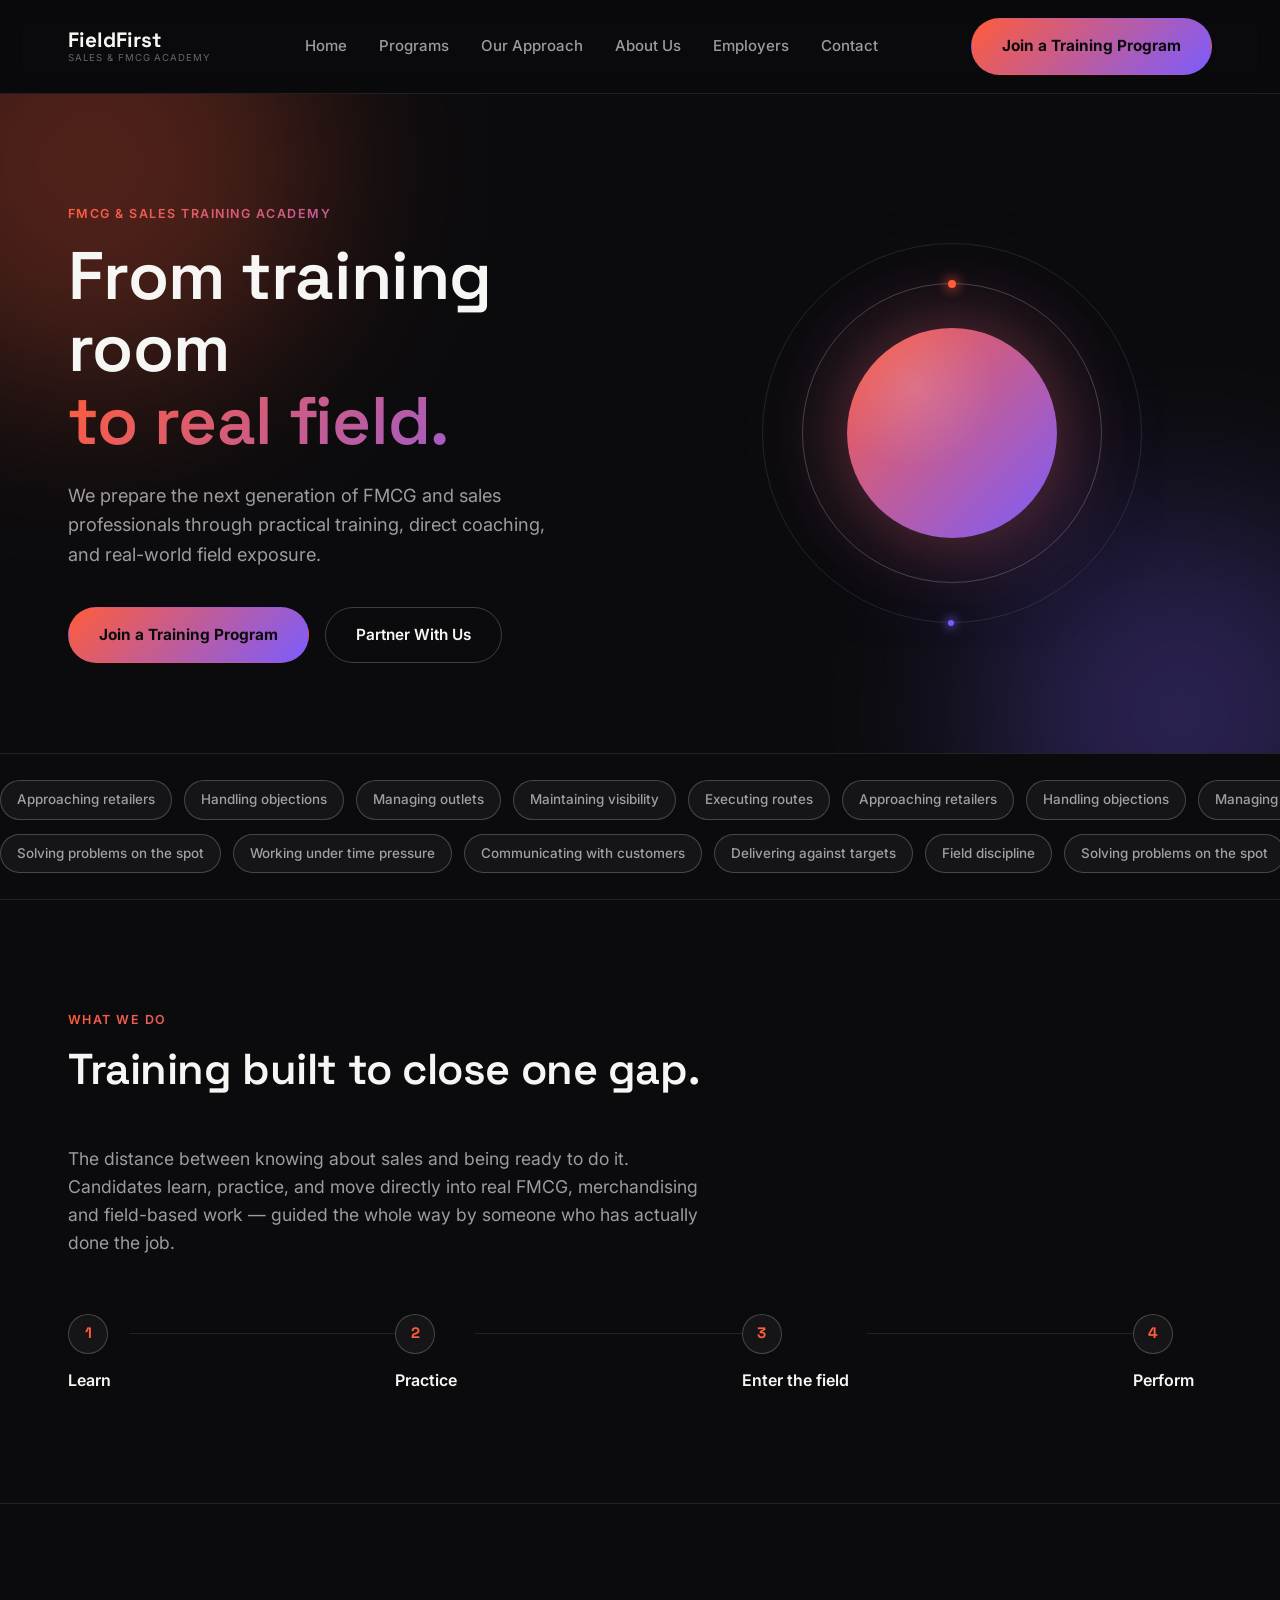
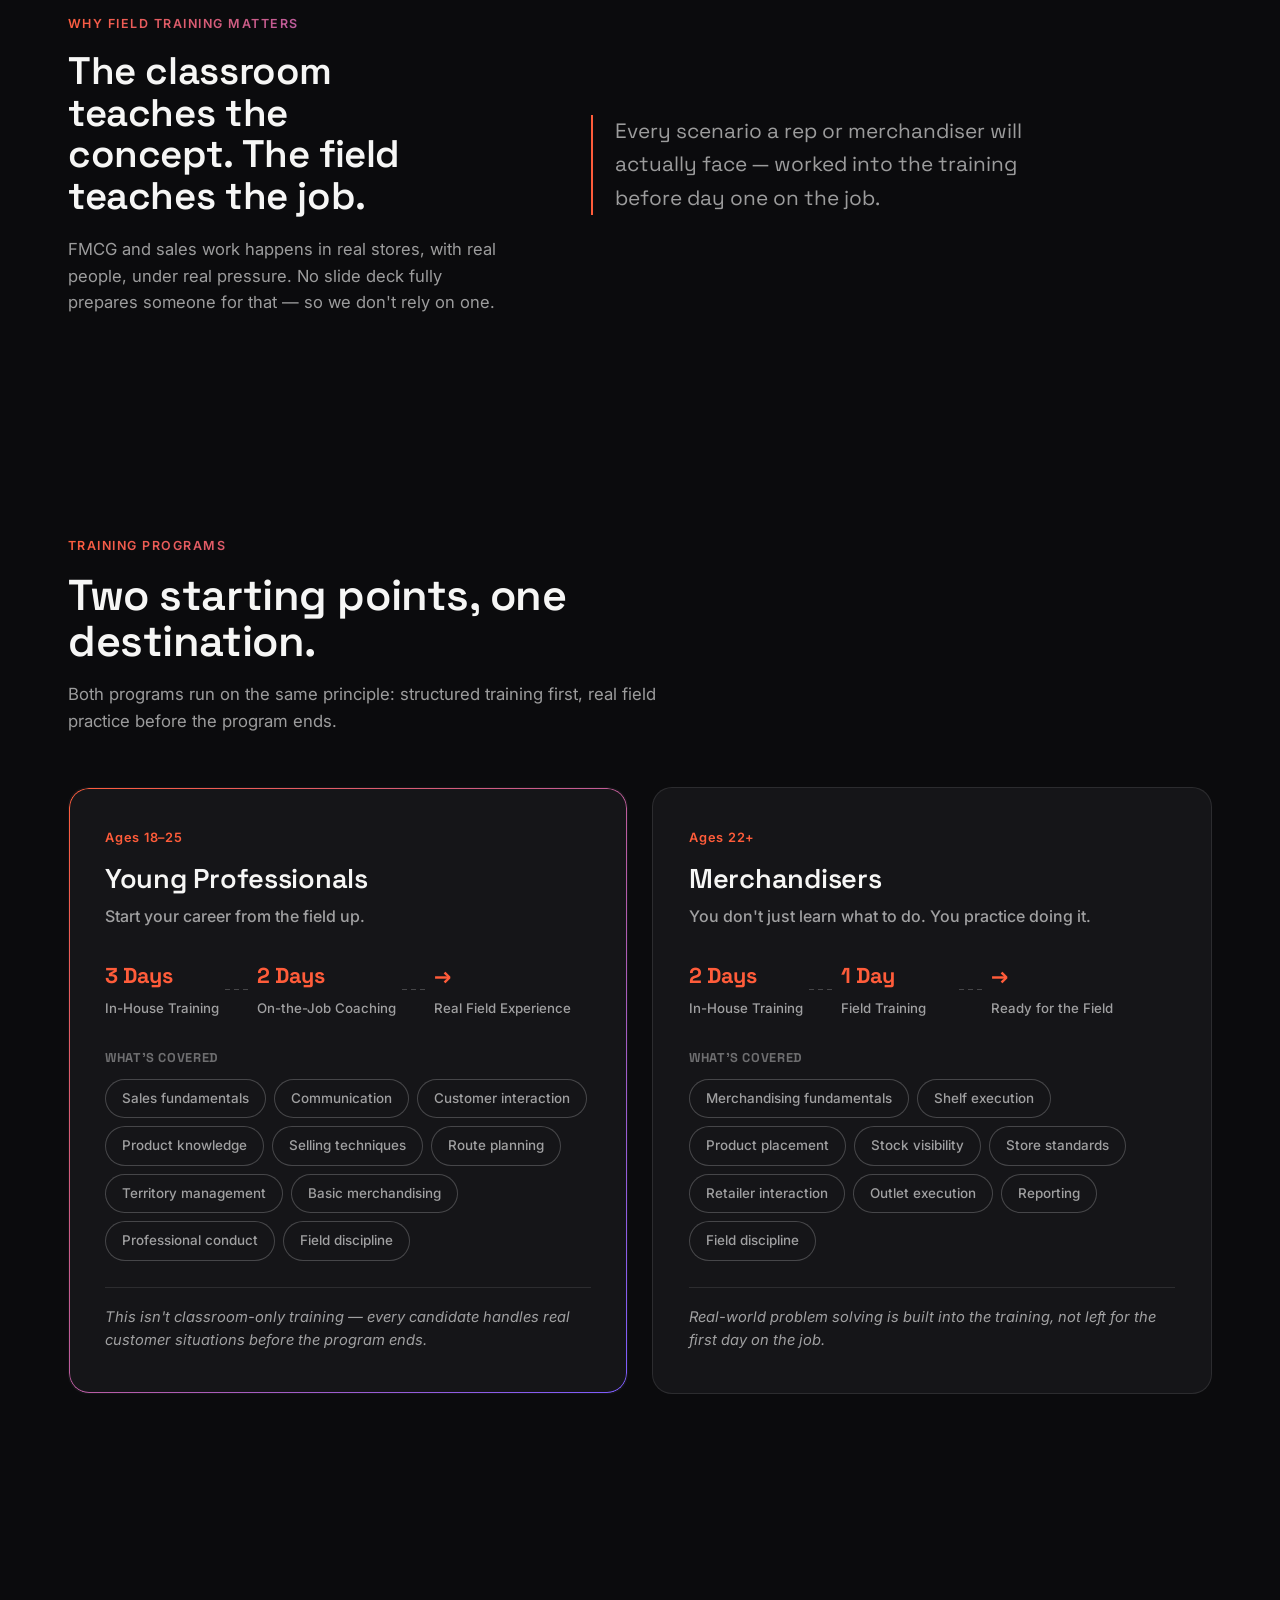
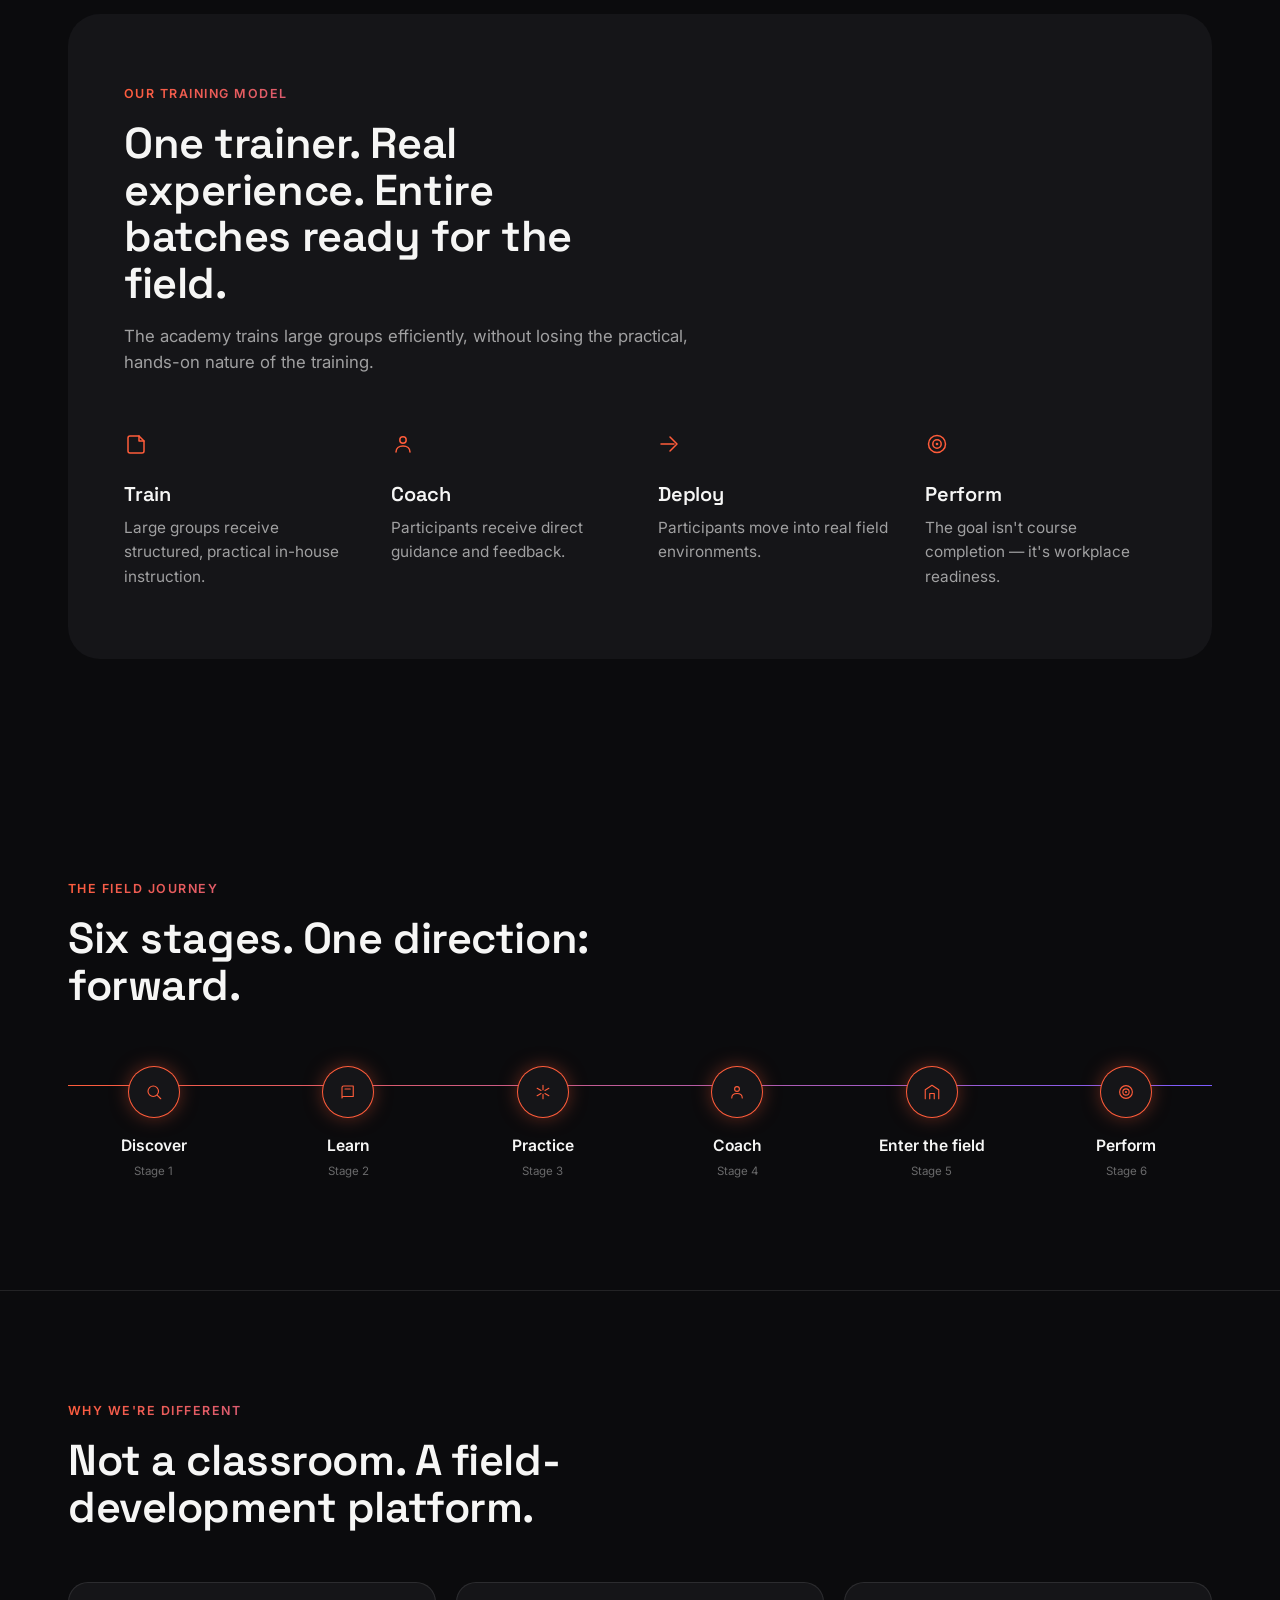
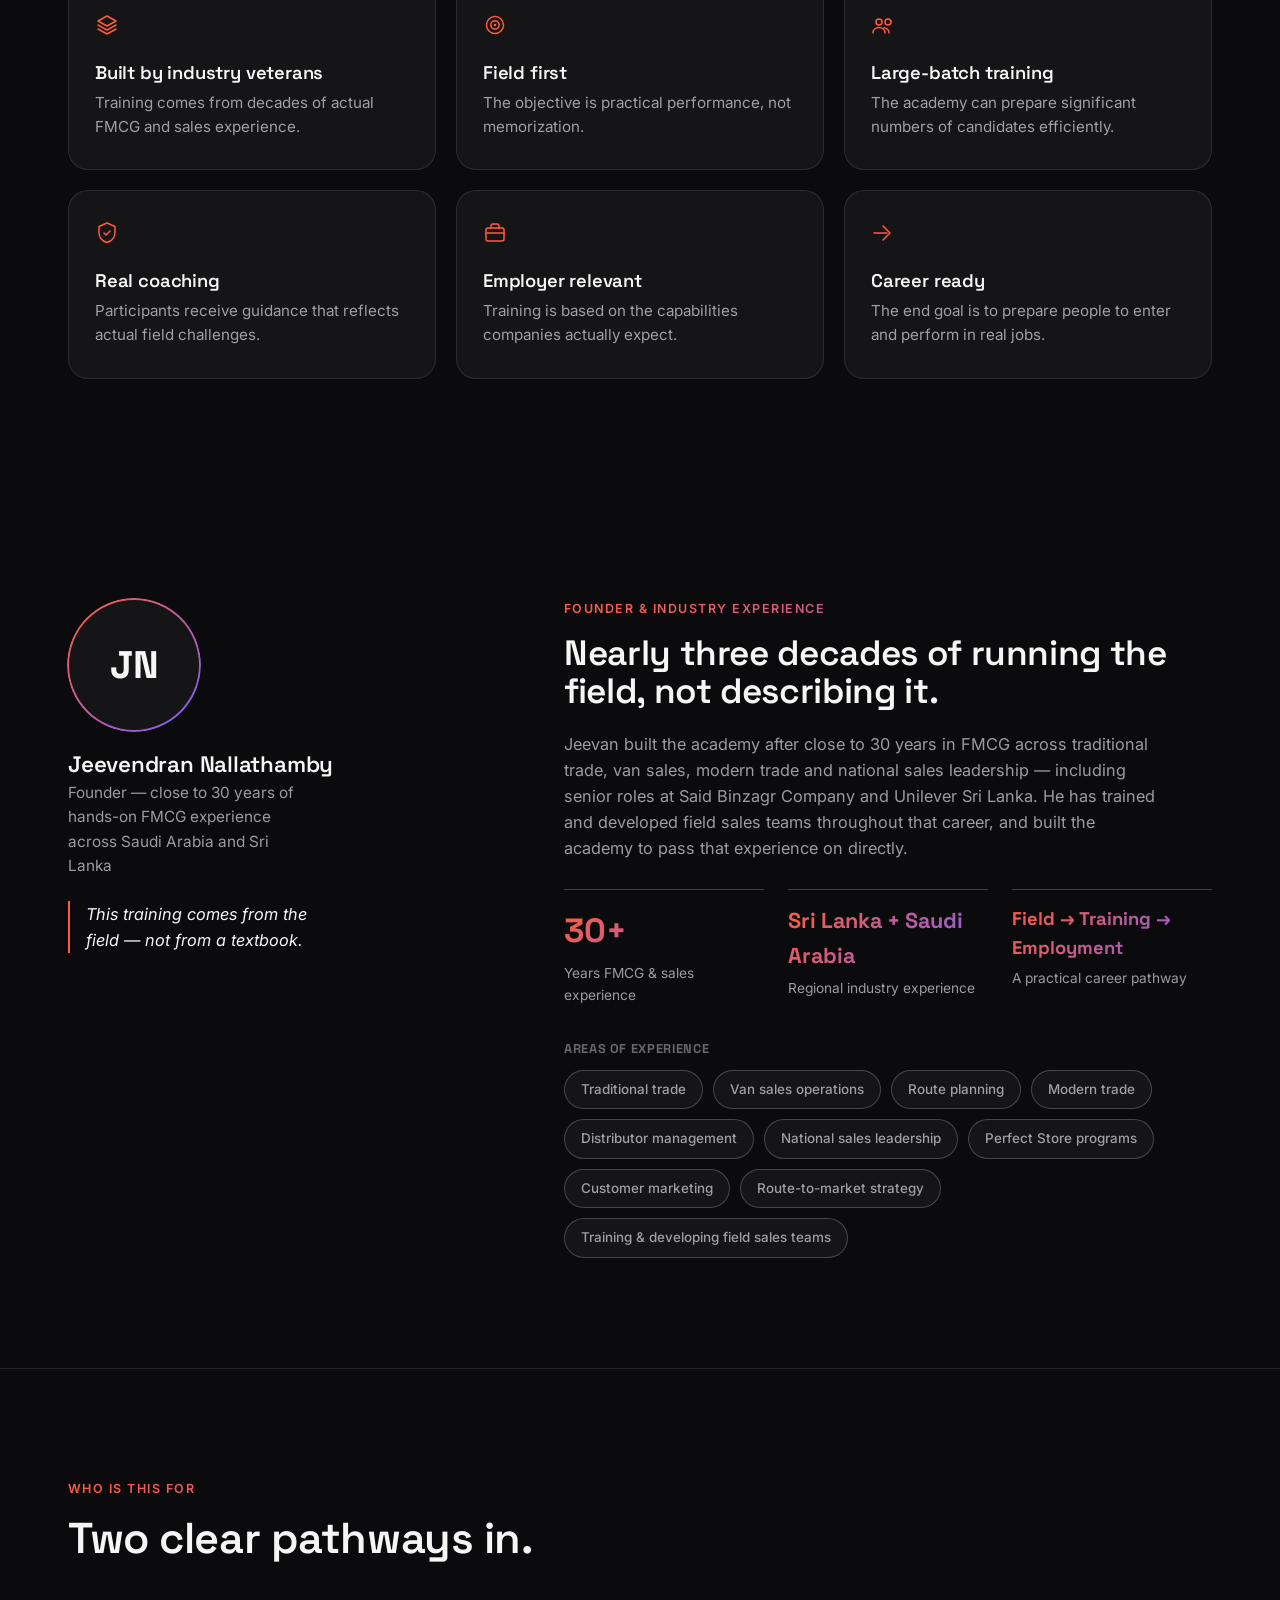
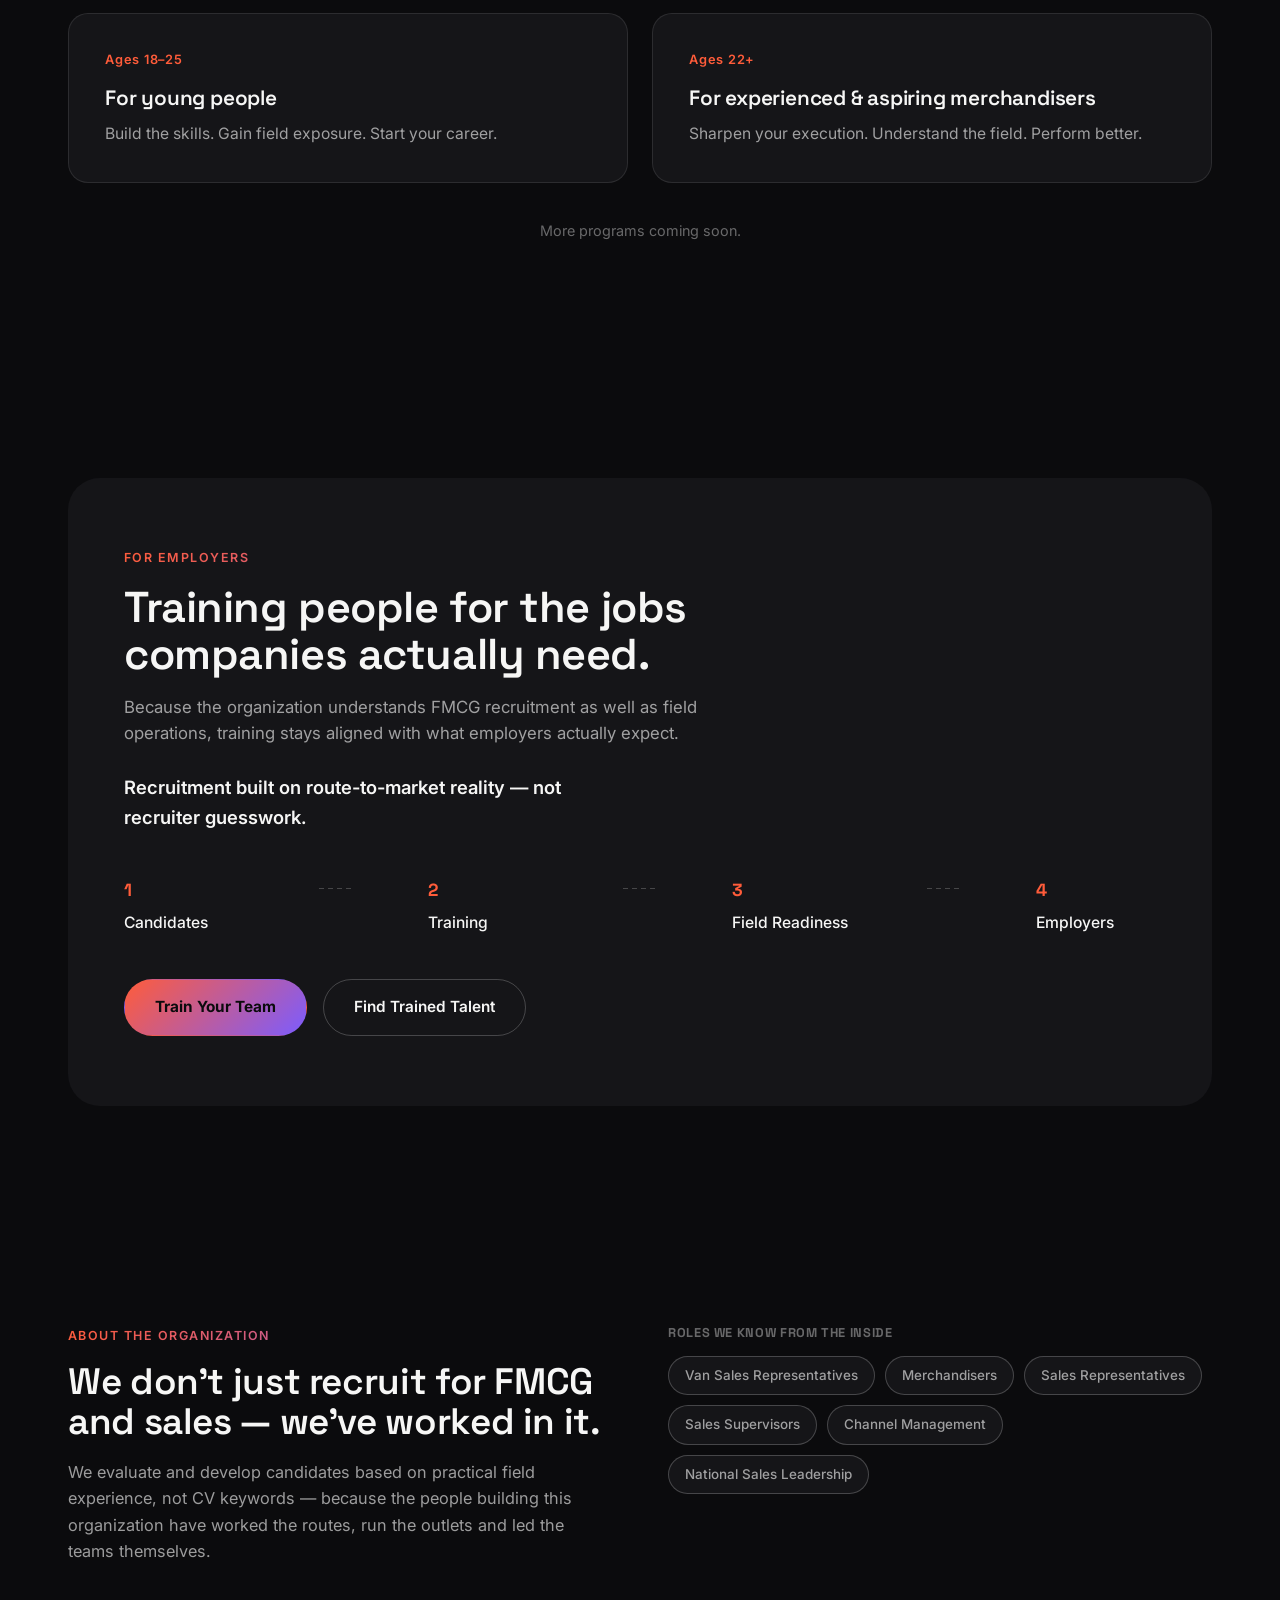
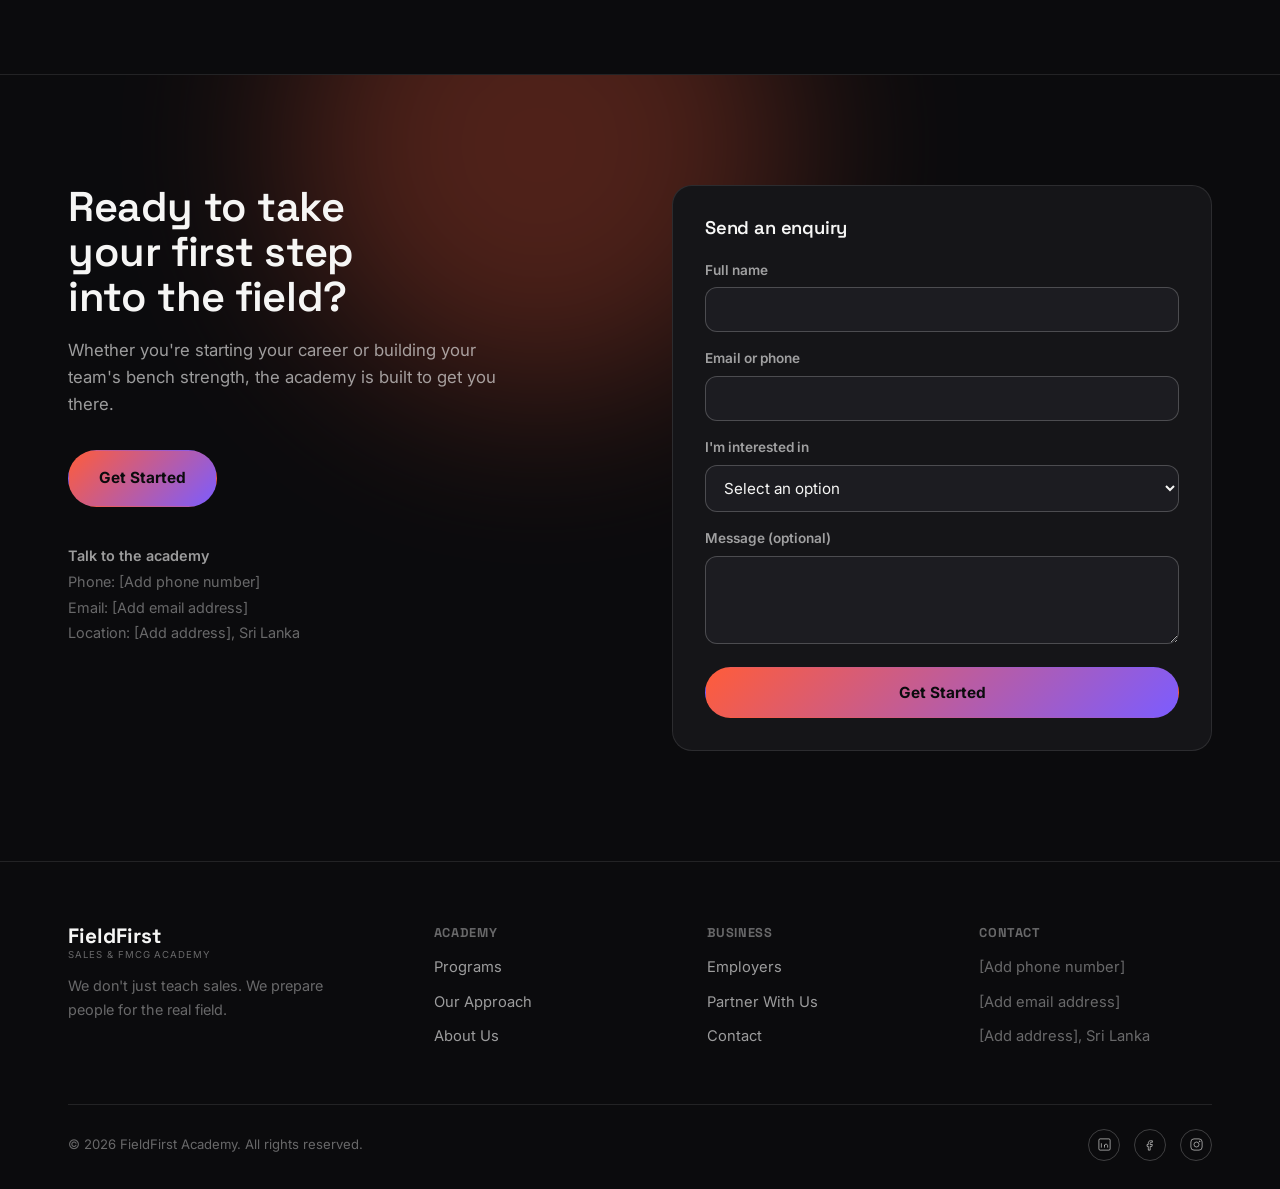
==== commit 1495313a: "- One continuous dark background - Warm-to-cool gradient accent - Fully rounded pill buttons - Anima" ====
--- a/index.html
+++ b/index.html
@@ -5,10 +5,10 @@
 <meta name="viewport" content="width=device-width, initial-scale=1.0">
 <title>FieldFirst Academy — Training That Moves People Into The Field</title>
 <meta name="description" content="FieldFirst Academy trains young professionals and merchandisers for real FMCG, sales and field-based work — through practical, industry-led training and direct field exposure.">
-<meta name="theme-color" content="#131C27">
+<meta name="theme-color" content="#0B0B0D">
 <link rel="preconnect" href="https://fonts.googleapis.com">
 <link rel="preconnect" href="https://fonts.gstatic.com" crossorigin>
-<link href="https://fonts.googleapis.com/css2?family=Big+Shoulders+Display:wght@500;600;700&family=Inter:wght@400;500;600;700&display=swap" rel="stylesheet">
+<link href="https://fonts.googleapis.com/css2?family=Space+Grotesk:wght@500;600;700&family=Inter:wght@400;500;600;700&display=swap" rel="stylesheet">
 <link rel="stylesheet" href="css/styles.css">
 </head>
 <body>
@@ -39,6 +39,8 @@
 
   <!-- ============ HERO ============ -->
   <section class="hero">
+    <div class="orb orb-a orb-accent orb-float" aria-hidden="true"></div>
+    <div class="orb orb-b orb-accent2 orb-float" aria-hidden="true"></div>
     <div class="container hero-grid">
       <div class="hero-copy">
         <span class="eyebrow">FMCG &amp; Sales Training Academy</span>
@@ -49,40 +51,55 @@
           <a href="#employers" class="btn btn-outline">Partner With Us</a>
         </div>
       </div>
-      <div class="hero-visual" aria-hidden="true">
-        <svg viewBox="0 0 480 420" fill="none" xmlns="http://www.w3.org/2000/svg">
-          <path class="route-path" d="M151,141 C220,190 250,240 300,262 C330,276 340,300 359,319" stroke="#C8763B" stroke-width="2"/>
-          <circle cx="110" cy="100" r="56" fill="#0F1721" stroke="rgba(255,255,255,0.16)"/>
-          <g transform="translate(88,78)" stroke="#FFFFFF" stroke-width="1.5" stroke-linecap="round" stroke-linejoin="round" fill="none">
-            <rect x="0" y="4" width="44" height="30" rx="2"/>
-            <line x1="8" y1="12" x2="30" y2="12"/>
-            <line x1="8" y1="19" x2="24" y2="19"/>
-            <line x1="8" y1="26" x2="34" y2="26"/>
-          </g>
-          <text x="110" y="180" text-anchor="middle" class="hero-node-label">Training Room</text>
-
-          <circle cx="400" cy="360" r="56" fill="#0F1721" stroke="#C8763B" stroke-width="1.5"/>
-          <g transform="translate(378,338)" stroke="#C8763B" stroke-width="1.5" stroke-linecap="round" stroke-linejoin="round" fill="none">
-            <path d="M2,10 L4,2 L40,2 L42,10"/>
-            <rect x="2" y="10" width="40" height="26"/>
-            <line x1="14" y1="18" x2="14" y2="36"/>
-            <line x1="30" y1="18" x2="30" y2="36"/>
-          </g>
-          <text x="400" y="440" text-anchor="middle" class="hero-node-label">The Field</text>
-        </svg>
-      </div>
-    </div>
-  </section>
+      <div class="hero-orb-wrap" aria-hidden="true">
+        <div class="hero-ring ring-2"></div>
+        <div class="hero-ring ring-1"></div>
+        <div class="hero-orb-core"></div>
+      </div>
+    </div>
+  </section>
+
+  <!-- ============ MARQUEE ============ -->
+  <div class="marquee-section">
+    <div class="marquee">
+      <div class="marquee-track">
+        <span class="pill">Approaching retailers</span>
+        <span class="pill">Handling objections</span>
+        <span class="pill">Managing outlets</span>
+        <span class="pill">Maintaining visibility</span>
+        <span class="pill">Executing routes</span>
+        <span class="pill">Approaching retailers</span>
+        <span class="pill">Handling objections</span>
+        <span class="pill">Managing outlets</span>
+        <span class="pill">Maintaining visibility</span>
+        <span class="pill">Executing routes</span>
+      </div>
+    </div>
+    <div class="marquee reverse">
+      <div class="marquee-track">
+        <span class="pill">Solving problems on the spot</span>
+        <span class="pill">Working under time pressure</span>
+        <span class="pill">Communicating with customers</span>
+        <span class="pill">Delivering against targets</span>
+        <span class="pill">Field discipline</span>
+        <span class="pill">Solving problems on the spot</span>
+        <span class="pill">Working under time pressure</span>
+        <span class="pill">Communicating with customers</span>
+        <span class="pill">Delivering against targets</span>
+        <span class="pill">Field discipline</span>
+      </div>
+    </div>
+  </div>
 
   <!-- ============ WHAT WE DO ============ -->
-  <section class="pathway" aria-labelledby="what-we-do-h">
-    <div class="container">
-      <div class="section-head">
+  <section aria-labelledby="what-we-do-h">
+    <div class="container">
+      <div class="section-head" data-reveal>
         <span class="eyebrow">What we do</span>
         <h2 id="what-we-do-h">Training built to close one gap.</h2>
       </div>
-      <p class="pathway-intro">The distance between knowing about sales and being ready to do it. Candidates learn, practice, and move directly into real FMCG, merchandising and field-based work — guided the whole way by someone who has actually done the job.</p>
-      <div class="pathway-track">
+      <p class="pathway-intro" data-reveal>The distance between knowing about sales and being ready to do it. Candidates learn, practice, and move directly into real FMCG, merchandising and field-based work — guided the whole way by someone who has actually done the job.</p>
+      <div class="pathway-track" data-reveal>
         <div class="pathway-step"><div class="pathway-dot">1</div><strong>Learn</strong></div>
         <div class="pathway-step"><div class="pathway-dot">2</div><strong>Practice</strong></div>
         <div class="pathway-step"><div class="pathway-dot">3</div><strong>Enter the field</strong></div>
@@ -92,38 +109,28 @@
   </section>
 
   <!-- ============ WHY FIELD TRAINING MATTERS ============ -->
-  <section class="field-matters" aria-labelledby="field-matters-h">
+  <section class="field-matters section-border" aria-labelledby="field-matters-h">
     <div class="container fm-grid">
-      <div>
+      <div data-reveal>
         <span class="eyebrow">Why field training matters</span>
         <h2 id="field-matters-h">The classroom teaches the concept. The field teaches the job.</h2>
         <p class="lede">FMCG and sales work happens in real stores, with real people, under real pressure. No slide deck fully prepares someone for that — so we don't rely on one.</p>
       </div>
-      <div class="scenario-grid">
-        <div class="scenario-item">Approaching retailers</div>
-        <div class="scenario-item">Handling objections</div>
-        <div class="scenario-item">Managing outlets</div>
-        <div class="scenario-item">Maintaining visibility</div>
-        <div class="scenario-item">Executing routes</div>
-        <div class="scenario-item">Solving problems on the spot</div>
-        <div class="scenario-item">Working under time pressure</div>
-        <div class="scenario-item">Communicating with customers</div>
-        <div class="scenario-item">Delivering against targets</div>
-      </div>
+      <p class="fm-quote" data-reveal>Every scenario a rep or merchandiser will actually face — worked into the training before day one on the job.</p>
     </div>
   </section>
 
   <!-- ============ PROGRAMS ============ -->
   <section class="programs" id="programs" aria-labelledby="programs-h">
     <div class="container">
-      <div class="section-head">
+      <div class="section-head" data-reveal>
         <span class="eyebrow">Training programs</span>
         <h2 id="programs-h">Two starting points, one destination.</h2>
         <p>Both programs run on the same principle: structured training first, real field practice before the program ends.</p>
       </div>
       <div class="programs-grid">
 
-        <article class="program-card dark">
+        <article class="program-card featured" data-reveal>
           <span class="eyebrow-mini">Ages 18–25</span>
           <h3 class="program-title">Young Professionals</h3>
           <p class="program-tag">Start your career from the field up.</p>
@@ -138,21 +145,21 @@
 
           <h4>What's covered</h4>
           <ul class="tag-list">
-            <li class="pill on-dark">Sales fundamentals</li>
-            <li class="pill on-dark">Communication</li>
-            <li class="pill on-dark">Customer interaction</li>
-            <li class="pill on-dark">Product knowledge</li>
-            <li class="pill on-dark">Selling techniques</li>
-            <li class="pill on-dark">Route planning</li>
-            <li class="pill on-dark">Territory management</li>
-            <li class="pill on-dark">Basic merchandising</li>
-            <li class="pill on-dark">Professional conduct</li>
-            <li class="pill on-dark">Field discipline</li>
+            <li class="pill">Sales fundamentals</li>
+            <li class="pill">Communication</li>
+            <li class="pill">Customer interaction</li>
+            <li class="pill">Product knowledge</li>
+            <li class="pill">Selling techniques</li>
+            <li class="pill">Route planning</li>
+            <li class="pill">Territory management</li>
+            <li class="pill">Basic merchandising</li>
+            <li class="pill">Professional conduct</li>
+            <li class="pill">Field discipline</li>
           </ul>
           <p class="program-note">This isn't classroom-only training — every candidate handles real customer situations before the program ends.</p>
         </article>
 
-        <article class="program-card">
+        <article class="program-card" data-reveal>
           <span class="eyebrow-mini">Ages 22+</span>
           <h3 class="program-title">Merchandisers</h3>
           <p class="program-tag">You don't just learn what to do. You practice doing it.</p>
@@ -187,31 +194,33 @@
   <!-- ============ MODEL ============ -->
   <section class="model" id="model" aria-labelledby="model-h">
     <div class="container">
-      <div class="section-head on-dark">
-        <span class="eyebrow">Our training model</span>
-        <h2 id="model-h">One trainer. Real experience. Entire batches ready for the field.</h2>
-        <p>The academy trains large groups efficiently, without losing the practical, hands-on nature of the training.</p>
-      </div>
-      <div class="model-steps">
-        <div class="model-step">
-          <svg class="icon" viewBox="0 0 24 24"><path d="M4 19V6a2 2 0 0 1 2-2h9l5 5v10a2 2 0 0 1-2 2H6a2 2 0 0 1-2-2Z"/><path d="M15 4v5h5"/></svg>
-          <h3>Train</h3>
-          <p>Large groups receive structured, practical in-house instruction.</p>
-        </div>
-        <div class="model-step">
-          <svg class="icon" viewBox="0 0 24 24"><circle cx="12" cy="8" r="3.2"/><path d="M5 20c0-3.6 3-6 7-6s7 2.4 7 6"/></svg>
-          <h3>Coach</h3>
-          <p>Participants receive direct guidance and feedback.</p>
-        </div>
-        <div class="model-step">
-          <svg class="icon" viewBox="0 0 24 24"><path d="M3 12h13M12 5l7 7-7 7"/></svg>
-          <h3>Deploy</h3>
-          <p>Participants move into real field environments.</p>
-        </div>
-        <div class="model-step">
-          <svg class="icon" viewBox="0 0 24 24"><circle cx="12" cy="12" r="8.5"/><circle cx="12" cy="12" r="4.2"/><circle cx="12" cy="12" r="0.6" fill="currentColor"/></svg>
-          <h3>Perform</h3>
-          <p>The goal isn't course completion — it's workplace readiness.</p>
+      <div class="panel">
+        <div class="section-head" data-reveal style="margin-bottom:56px;">
+          <span class="eyebrow">Our training model</span>
+          <h2 id="model-h">One trainer. Real experience. Entire batches ready for the field.</h2>
+          <p>The academy trains large groups efficiently, without losing the practical, hands-on nature of the training.</p>
+        </div>
+        <div class="model-steps">
+          <div class="model-step" data-reveal style="--d:0">
+            <svg class="icon" viewBox="0 0 24 24"><path d="M4 19V6a2 2 0 0 1 2-2h9l5 5v10a2 2 0 0 1-2 2H6a2 2 0 0 1-2-2Z"/><path d="M15 4v5h5"/></svg>
+            <h3>Train</h3>
+            <p>Large groups receive structured, practical in-house instruction.</p>
+          </div>
+          <div class="model-step" data-reveal style="--d:1">
+            <svg class="icon" viewBox="0 0 24 24"><circle cx="12" cy="8" r="3.2"/><path d="M5 20c0-3.6 3-6 7-6s7 2.4 7 6"/></svg>
+            <h3>Coach</h3>
+            <p>Participants receive direct guidance and feedback.</p>
+          </div>
+          <div class="model-step" data-reveal style="--d:2">
+            <svg class="icon" viewBox="0 0 24 24"><path d="M3 12h13M12 5l7 7-7 7"/></svg>
+            <h3>Deploy</h3>
+            <p>Participants move into real field environments.</p>
+          </div>
+          <div class="model-step" data-reveal style="--d:3">
+            <svg class="icon" viewBox="0 0 24 24"><circle cx="12" cy="12" r="8.5"/><circle cx="12" cy="12" r="4.2"/><circle cx="12" cy="12" r="0.6" fill="currentColor"/></svg>
+            <h3>Perform</h3>
+            <p>The goal isn't course completion — it's workplace readiness.</p>
+          </div>
         </div>
       </div>
     </div>
@@ -220,7 +229,7 @@
   <!-- ============ JOURNEY ============ -->
   <section class="journey" aria-labelledby="journey-h">
     <div class="container">
-      <div class="section-head">
+      <div class="section-head" data-reveal>
         <span class="eyebrow">The field journey</span>
         <h2 id="journey-h">Six stages. One direction: forward.</h2>
       </div>
@@ -239,39 +248,39 @@
   </section>
 
   <!-- ============ WHY DIFFERENT ============ -->
-  <section class="different" aria-labelledby="different-h">
-    <div class="container">
-      <div class="section-head">
+  <section class="different section-border" aria-labelledby="different-h">
+    <div class="container">
+      <div class="section-head" data-reveal>
         <span class="eyebrow">Why we're different</span>
         <h2 id="different-h">Not a classroom. A field-development platform.</h2>
       </div>
       <div class="diff-grid">
-        <div class="diff-item">
+        <div class="diff-item" data-reveal style="--d:0">
           <svg class="icon" viewBox="0 0 24 24"><path d="M12 3 3 8l9 5 9-5-9-5Z"/><path d="M3 12l9 5 9-5"/><path d="M3 16l9 5 9-5"/></svg>
           <h3>Built by industry veterans</h3>
           <p>Training comes from decades of actual FMCG and sales experience.</p>
         </div>
-        <div class="diff-item">
+        <div class="diff-item" data-reveal style="--d:1">
           <svg class="icon" viewBox="0 0 24 24"><circle cx="12" cy="12" r="8.5"/><circle cx="12" cy="12" r="4.2"/><circle cx="12" cy="12" r="0.6" fill="currentColor"/></svg>
           <h3>Field first</h3>
           <p>The objective is practical performance, not memorization.</p>
         </div>
-        <div class="diff-item">
+        <div class="diff-item" data-reveal style="--d:2">
           <svg class="icon" viewBox="0 0 24 24"><circle cx="8" cy="9" r="3"/><circle cx="17" cy="9" r="3"/><path d="M2 20c0-3.3 2.7-5.5 6-5.5s6 2.2 6 5.5M13 14.7c2.8.4 5 2.4 5 5.3"/></svg>
           <h3>Large-batch training</h3>
           <p>The academy can prepare significant numbers of candidates efficiently.</p>
         </div>
-        <div class="diff-item">
+        <div class="diff-item" data-reveal style="--d:0">
           <svg class="icon" viewBox="0 0 24 24"><path d="M12 2 4 5.5v6c0 5 3.4 8.6 8 10 4.6-1.4 8-5 8-10v-6L12 2Z"/><path d="M9 12l2 2 4-4"/></svg>
           <h3>Real coaching</h3>
           <p>Participants receive guidance that reflects actual field challenges.</p>
         </div>
-        <div class="diff-item">
+        <div class="diff-item" data-reveal style="--d:1">
           <svg class="icon" viewBox="0 0 24 24"><rect x="3" y="7" width="18" height="13" rx="2"/><path d="M8 7V5a2 2 0 0 1 2-2h4a2 2 0 0 1 2 2v2"/><line x1="3" y1="12" x2="21" y2="12"/></svg>
           <h3>Employer relevant</h3>
           <p>Training is based on the capabilities companies actually expect.</p>
         </div>
-        <div class="diff-item">
+        <div class="diff-item" data-reveal style="--d:2">
           <svg class="icon" viewBox="0 0 24 24"><path d="M3 12h13M12 5l7 7-7 7"/></svg>
           <h3>Career ready</h3>
           <p>The end goal is to prepare people to enter and perform in real jobs.</p>
@@ -283,21 +292,21 @@
   <!-- ============ FOUNDER ============ -->
   <section class="founder" id="founder" aria-labelledby="founder-h">
     <div class="container founder-grid">
-      <div class="founder-portrait">
+      <div class="founder-portrait" data-reveal>
         <div class="monogram">JN</div>
         <h3>Jeevendran Nallathamby</h3>
         <p class="role">Founder — close to 30 years of hands-on FMCG experience across Saudi Arabia and Sri Lanka</p>
         <p class="founder-quote">This training comes from the field — not from a textbook.</p>
       </div>
-      <div class="founder-bio">
+      <div class="founder-bio" data-reveal>
         <span class="eyebrow">Founder &amp; industry experience</span>
         <h2 id="founder-h" style="font-size:clamp(1.7rem,2.8vw,2.2rem);margin-bottom:20px;">Nearly three decades of running the field, not describing it.</h2>
         <p>Jeevan built the academy after close to 30 years in FMCG across traditional trade, van sales, modern trade and national sales leadership — including senior roles at Said Binzagr Company and Unilever Sri Lanka. He has trained and developed field sales teams throughout that career, and built the academy to pass that experience on directly.</p>
 
         <div class="founder-stats">
           <div class="stat-block"><div class="num" data-count-to="30">0</div><div class="label">Years FMCG &amp; sales experience</div></div>
-          <div class="stat-block"><div class="num" style="font-size:1.4rem;">Sri Lanka + Saudi Arabia</div><div class="label">Regional industry experience</div></div>
-          <div class="stat-block"><div class="num" style="font-size:1.2rem;">Field → Training → Employment</div><div class="label">A practical career pathway</div></div>
+          <div class="stat-block"><div class="num" style="font-size:1.35rem;">Sri Lanka + Saudi Arabia</div><div class="label">Regional industry experience</div></div>
+          <div class="stat-block"><div class="num" style="font-size:1.15rem;">Field → Training → Employment</div><div class="label">A practical career pathway</div></div>
         </div>
 
         <h4>Areas of experience</h4>
@@ -318,19 +327,19 @@
   </section>
 
   <!-- ============ WHO FOR ============ -->
-  <section class="who-for" aria-labelledby="who-for-h">
-    <div class="container">
-      <div class="section-head">
+  <section class="who-for section-border" aria-labelledby="who-for-h">
+    <div class="container">
+      <div class="section-head" data-reveal>
         <span class="eyebrow">Who is this for</span>
         <h2 id="who-for-h">Two clear pathways in.</h2>
       </div>
       <div class="who-grid">
-        <div class="who-card">
+        <div class="who-card" data-reveal style="--d:0">
           <span class="eyebrow-mini">Ages 18–25</span>
           <h3>For young people</h3>
           <p>Build the skills. Gain field exposure. Start your career.</p>
         </div>
-        <div class="who-card">
+        <div class="who-card" data-reveal style="--d:1">
           <span class="eyebrow-mini">Ages 22+</span>
           <h3>For experienced &amp; aspiring merchandisers</h3>
           <p>Sharpen your execution. Understand the field. Perform better.</p>
@@ -343,26 +352,28 @@
   <!-- ============ EMPLOYERS ============ -->
   <section class="employers" id="employers" aria-labelledby="employers-h">
     <div class="container">
-      <div class="section-head on-dark">
-        <span class="eyebrow">For employers</span>
-        <h2 id="employers-h">Training people for the jobs companies actually need.</h2>
-        <p>Because the organization understands FMCG recruitment as well as field operations, training stays aligned with what employers actually expect.</p>
-      </div>
-      <p class="emp-quote">Recruitment built on route-to-market reality — not recruiter guesswork.</p>
-
-      <div class="emp-track">
-        <div class="emp-step"><div class="n">1</div><div class="t">Candidates</div></div>
-        <span class="emp-arrow" aria-hidden="true"></span>
-        <div class="emp-step"><div class="n">2</div><div class="t">Training</div></div>
-        <span class="emp-arrow" aria-hidden="true"></span>
-        <div class="emp-step"><div class="n">3</div><div class="t">Field Readiness</div></div>
-        <span class="emp-arrow" aria-hidden="true"></span>
-        <div class="emp-step"><div class="n">4</div><div class="t">Employers</div></div>
-      </div>
-
-      <div class="emp-ctas">
-        <a href="#contact" class="btn btn-primary">Train Your Team</a>
-        <a href="#contact" class="btn btn-outline">Find Trained Talent</a>
+      <div class="panel">
+        <div class="section-head" data-reveal style="margin-bottom:0;">
+          <span class="eyebrow">For employers</span>
+          <h2 id="employers-h">Training people for the jobs companies actually need.</h2>
+          <p>Because the organization understands FMCG recruitment as well as field operations, training stays aligned with what employers actually expect.</p>
+        </div>
+        <p class="emp-quote" data-reveal>Recruitment built on route-to-market reality — not recruiter guesswork.</p>
+
+        <div class="emp-track" data-reveal>
+          <div class="emp-step"><div class="n">1</div><div class="t">Candidates</div></div>
+          <span class="emp-arrow" aria-hidden="true"></span>
+          <div class="emp-step"><div class="n">2</div><div class="t">Training</div></div>
+          <span class="emp-arrow" aria-hidden="true"></span>
+          <div class="emp-step"><div class="n">3</div><div class="t">Field Readiness</div></div>
+          <span class="emp-arrow" aria-hidden="true"></span>
+          <div class="emp-step"><div class="n">4</div><div class="t">Employers</div></div>
+        </div>
+
+        <div class="emp-ctas" data-reveal>
+          <a href="#contact" class="btn btn-primary">Train Your Team</a>
+          <a href="#contact" class="btn btn-outline">Find Trained Talent</a>
+        </div>
       </div>
     </div>
   </section>
@@ -370,13 +381,13 @@
   <!-- ============ ABOUT ORG ============ -->
   <section class="about-org" aria-labelledby="about-org-h">
     <div class="container about-grid">
-      <div>
+      <div data-reveal>
         <span class="eyebrow">About the organization</span>
         <h2 id="about-org-h">We don't just recruit for FMCG and sales — we've worked in it.</h2>
         <p class="lede">We evaluate and develop candidates based on practical field experience, not CV keywords — because the people building this organization have worked the routes, run the outlets and led the teams themselves.</p>
       </div>
-      <div>
-        <h4 style="font-size:0.8rem;font-weight:700;text-transform:uppercase;letter-spacing:0.05em;color:var(--ink-soft);margin-bottom:16px;">Roles we know from the inside</h4>
+      <div data-reveal>
+        <h4 style="font-size:0.8rem;font-weight:700;text-transform:uppercase;letter-spacing:0.05em;color:var(--ink-faint);margin-bottom:16px;">Roles we know from the inside</h4>
         <ul class="pill-row">
           <li class="pill">Van Sales Representatives</li>
           <li class="pill">Merchandisers</li>
@@ -390,9 +401,10 @@
   </section>
 
   <!-- ============ FINAL CTA / CONTACT ============ -->
-  <section class="final-cta" id="contact" aria-labelledby="final-cta-h">
+  <section class="final-cta section-border" id="contact" aria-labelledby="final-cta-h">
+    <div class="orb orb-a orb-accent orb-float" aria-hidden="true"></div>
     <div class="container cta-grid">
-      <div class="cta-copy">
+      <div class="cta-copy" data-reveal>
         <h2 id="final-cta-h">Ready to take your first step into the field?</h2>
         <p>Whether you're starting your career or building your team's bench strength, the academy is built to get you there.</p>
         <a href="#enquiryForm" class="btn btn-primary">Get Started</a>
@@ -404,7 +416,7 @@
         </div>
       </div>
 
-      <div class="enquiry-form" id="enquiryForm">
+      <div class="enquiry-form" id="enquiryForm" data-reveal>
         <div id="formDefault">
           <h3>Send an enquiry</h3>
           <form id="contactForm" novalidate>
--- a/css/styles.css
+++ b/css/styles.css
@@ -1,28 +1,30 @@
 /* ==========================================================
    FieldFirst Academy — Stylesheet
-   Palette: two cool tones + two warm tones + white. Nothing else.
+   Dark, minimal, single-canvas layout. One warm + one cool
+   accent blended into a gradient; everything else is near-
+   black, near-white, and hairline opacity lines.
    ========================================================== */
 
-/* ============ TOKENS ============ */
 :root{
-  /* cool */
-  --cool-900:#131C27;
-  --cool-100:#F1F3F4;
-  /* warm */
-  --warm-600:#C8763B;
-  --warm-200:#F4E9DC;
-  /* neutral */
-  --white:#FFFFFF;
-
-  --ink:var(--cool-900);
-  --ink-soft:rgba(19,28,39,0.66);
-  --on-dark-soft:rgba(255,255,255,0.68);
-  --line:rgba(19,28,39,0.14);
-  --line-dark:rgba(255,255,255,0.18);
+  --bg:#0B0B0D;
+  --bg-elev:#151518;
+  --bg-elev-2:#1C1C21;
+  --ink:#F6F6F5;
+  --ink-soft:rgba(246,246,245,0.62);
+  --ink-faint:rgba(246,246,245,0.40);
+  --line:rgba(246,246,245,0.10);
+  --line-strong:rgba(246,246,245,0.22);
+
+  --accent:#FF5C3A;
+  --accent-2:#7C5CFF;
+  --accent-soft:rgba(255,92,58,0.14);
+  --grad:linear-gradient(135deg,var(--accent) 0%,var(--accent-2) 100%);
 
   --container:1200px;
-  --radius:4px;
-  --ease:cubic-bezier(.4,.0,.2,1);
+  --radius-lg:20px;
+  --radius-md:12px;
+  --radius-full:999px;
+  --ease:cubic-bezier(.16,.8,.3,1);
 }
 
 *,*::before,*::after{box-sizing:border-box;}
@@ -35,91 +37,104 @@
   margin:0;
   font-family:'Inter',system-ui,-apple-system,sans-serif;
   color:var(--ink);
-  background:var(--white);
+  background:var(--bg);
   line-height:1.6;
   -webkit-font-smoothing:antialiased;
 }
 h1,h2,h3,h4{
-  font-family:'Big Shoulders Display','Inter',sans-serif;
-  font-weight:700;
-  line-height:1.04;
+  font-family:'Space Grotesk','Inter',sans-serif;
+  font-weight:600;
+  line-height:1.08;
+  letter-spacing:-0.01em;
   margin:0;
-  color:var(--cool-900);
+  color:var(--ink);
 }
 p{margin:0;}
 a{color:inherit;text-decoration:none;}
 ul{margin:0;padding:0;list-style:none;}
 img{max-width:100%;display:block;}
 button{font-family:inherit;cursor:pointer;}
-:focus-visible{outline:2px solid var(--warm-600);outline-offset:3px;}
-
-.container{max-width:var(--container);margin:0 auto;padding:0 28px;}
+:focus-visible{outline:2px solid var(--accent);outline-offset:3px;}
+
+.container{max-width:var(--container);margin:0 auto;padding:0 28px;position:relative;}
 .eyebrow{
-  font-size:0.85rem;
+  font-size:0.78rem;
   font-weight:600;
-  color:var(--warm-600);
-  letter-spacing:0.02em;
-  margin-bottom:14px;
+  letter-spacing:0.12em;
+  text-transform:uppercase;
+  background:var(--grad);-webkit-background-clip:text;background-clip:text;color:transparent;
+  margin-bottom:16px;
   display:block;
 }
 .section-head{max-width:640px;margin-bottom:52px;}
 .section-head h2{font-size:clamp(1.9rem,3.4vw,2.7rem);}
 .section-head p{margin-top:16px;font-size:1.05rem;color:var(--ink-soft);max-width:56ch;}
-.section-head.on-dark h2{color:var(--white);}
-.section-head.on-dark p{color:var(--on-dark-soft);}
-
-section{padding:100px 0;}
-@media (max-width:768px){section{padding:64px 0;}}
+
+section{padding:110px 0;position:relative;}
+@media (max-width:768px){section{padding:72px 0;}}
+.section-border{border-top:1px solid var(--line);}
+
+/* ============ REVEAL ANIMATION ============ */
+[data-reveal]{opacity:0;transform:translateY(26px);transition:opacity .8s var(--ease),transform .8s var(--ease);transition-delay:calc(var(--d,0) * 90ms);}
+[data-reveal].is-visible{opacity:1;transform:translateY(0);}
+
+/* ============ DECOR ORBS ============ */
+.orb{position:absolute;border-radius:50%;filter:blur(90px);opacity:0.28;pointer-events:none;z-index:0;}
+.orb-accent{background:var(--accent);}
+.orb-accent2{background:var(--accent-2);}
+@keyframes orbFloat{from{transform:translate(0,0);}to{transform:translate(26px,18px);}}
+.orb-float{animation:orbFloat 15s ease-in-out infinite alternate;}
 
 /* ============ BUTTONS ============ */
 .btn{
   display:inline-flex;align-items:center;justify-content:center;gap:8px;
-  padding:14px 26px;
+  padding:15px 30px;
   font-weight:600;
   font-size:0.96rem;
-  border-radius:var(--radius);
+  border-radius:var(--radius-full);
   border:1px solid transparent;
-  transition:opacity .18s var(--ease),background .18s var(--ease),border-color .18s var(--ease),color .18s var(--ease);
-}
-.btn:hover{opacity:0.88;}
-.btn-primary{background:var(--warm-600);color:var(--white);}
-.btn-outline{background:transparent;border-color:var(--line-dark);color:var(--white);}
-.btn-outline:hover{border-color:var(--white);opacity:1;background:rgba(255,255,255,0.06);}
-.btn-outline-dark{background:transparent;border-color:var(--line);color:var(--cool-900);}
+  transition:transform .3s var(--ease),box-shadow .3s var(--ease),background .3s var(--ease),border-color .3s var(--ease),opacity .3s var(--ease);
+  position:relative;
+  z-index:1;
+}
+.btn-primary{background:var(--grad);color:#0B0B0D;font-weight:700;box-shadow:0 0 0 0 rgba(255,92,58,0);}
+.btn-primary:hover{transform:translateY(-2px);box-shadow:0 10px 32px -8px rgba(255,92,58,0.5);}
+.btn-outline{background:transparent;border-color:var(--line-strong);color:var(--ink);}
+.btn-outline:hover{border-color:var(--ink);background:rgba(255,255,255,0.05);transform:translateY(-2px);}
 .btn-block{width:100%;}
 
-/* ============ PILL (single shared component) ============ */
+/* ============ PILL ============ */
 .pill{
-  display:inline-block;padding:7px 14px;border-radius:20px;
+  display:inline-block;padding:8px 16px;border-radius:var(--radius-full);
   font-size:0.84rem;font-weight:500;
-  border:1px solid var(--line);color:var(--cool-900);background:transparent;
-}
-.pill.on-dark{border-color:var(--line-dark);color:rgba(255,255,255,0.85);}
+  border:1px solid var(--line-strong);color:var(--ink-soft);background:var(--bg-elev);
+  transition:border-color .25s,color .25s;
+}
 
 .icon{width:24px;height:24px;stroke:currentColor;fill:none;stroke-width:1.5;stroke-linecap:round;stroke-linejoin:round;}
 
 /* ============ HEADER ============ */
 .site-header{
   position:sticky;top:0;z-index:100;
-  background:rgba(19,28,39,0.94);
-  backdrop-filter:blur(10px);
-  border-bottom:1px solid var(--line-dark);
+  background:rgba(11,11,13,0.72);
+  backdrop-filter:blur(14px);
+  border-bottom:1px solid var(--line);
 }
 .nav-inner{display:flex;align-items:center;justify-content:space-between;padding:18px 28px;max-width:var(--container);margin:0 auto;}
-.logo{display:flex;flex-direction:column;line-height:1;color:var(--white);}
-.logo strong{font-family:'Big Shoulders Display',sans-serif;font-size:1.4rem;font-weight:700;}
-.logo span{font-size:0.6rem;letter-spacing:0.1em;text-transform:uppercase;color:var(--warm-600);margin-top:3px;}
+.logo{display:flex;flex-direction:column;line-height:1;color:var(--ink);}
+.logo strong{font-family:'Space Grotesk',sans-serif;font-size:1.3rem;font-weight:700;}
+.logo span{font-size:0.6rem;letter-spacing:0.1em;text-transform:uppercase;color:var(--ink-faint);margin-top:3px;}
 .nav-links{display:flex;gap:32px;}
-.nav-links a{color:rgba(255,255,255,0.8);font-size:0.95rem;font-weight:500;transition:color .15s;}
-.nav-links a:hover{color:var(--white);}
+.nav-links a{color:var(--ink-soft);font-size:0.94rem;font-weight:500;transition:color .15s;}
+.nav-links a:hover{color:var(--ink);}
 .nav-right{display:flex;align-items:center;gap:18px;}
-.nav-toggle{display:none;background:none;border:none;width:40px;height:40px;align-items:center;justify-content:center;color:var(--white);}
+.nav-toggle{display:none;background:none;border:none;width:40px;height:40px;align-items:center;justify-content:center;color:var(--ink);}
 .nav-toggle svg{width:22px;height:22px;stroke:currentColor;fill:none;stroke-width:1.6;stroke-linecap:round;}
 
 @media (max-width:920px){
-  .nav-links{position:fixed;top:73px;left:0;right:0;bottom:0;background:var(--cool-900);flex-direction:column;padding:32px 28px;gap:0;transform:translateX(100%);transition:transform .3s var(--ease);overflow-y:auto;}
+  .nav-links{position:fixed;top:73px;left:0;right:0;bottom:0;background:var(--bg);flex-direction:column;padding:32px 28px;gap:0;transform:translateX(100%);transition:transform .35s var(--ease);overflow-y:auto;}
   .nav-links.open{transform:translateX(0);}
-  .nav-links a{padding:16px 0;border-bottom:1px solid var(--line-dark);font-size:1.05rem;}
+  .nav-links a{padding:16px 0;border-bottom:1px solid var(--line);font-size:1.05rem;}
   .nav-right .btn-primary{display:none;}
   .nav-links .nav-cta-mobile{display:flex;margin-top:20px;}
   .nav-toggle{display:flex;}
@@ -127,215 +142,237 @@
 @media (min-width:921px){.nav-cta-mobile{display:none;}}
 
 /* ============ HERO ============ */
-.hero{background:var(--cool-900);color:var(--white);padding:88px 0 100px;overflow:hidden;}
-.hero-grid{display:grid;grid-template-columns:1.05fr 0.95fr;gap:48px;align-items:center;}
-@media (max-width:900px){.hero-grid{grid-template-columns:1fr;gap:56px;}}
+.hero{padding:110px 0 90px;overflow:hidden;}
+.hero .orb-a{width:460px;height:460px;top:-160px;left:-140px;}
+.hero .orb-b{width:400px;height:400px;bottom:-160px;right:-100px;}
+.hero-grid{display:grid;grid-template-columns:1.05fr 0.95fr;gap:48px;align-items:center;position:relative;z-index:1;}
+@media (max-width:900px){.hero-grid{grid-template-columns:1fr;gap:64px;}}
 .hero h1{
-  font-size:clamp(2.4rem,5.2vw,4rem);
-  color:var(--white);
-  opacity:0;animation:heroLine .7s var(--ease) forwards;
+  font-size:clamp(2.5rem,5.4vw,4.2rem);
+  opacity:0;animation:heroLine .8s var(--ease) forwards;
 }
 .hero h1 span{display:block;}
-.hero h1 span:nth-child(2){color:var(--warm-600);animation-delay:.12s;}
-.hero-copy p.lede{margin-top:24px;font-size:1.12rem;color:var(--on-dark-soft);max-width:46ch;opacity:0;animation:heroFade .7s var(--ease) forwards;animation-delay:.3s;}
-.hero-actions{display:flex;gap:16px;margin-top:36px;flex-wrap:wrap;opacity:0;animation:heroFade .7s var(--ease) forwards;animation-delay:.44s;}
-@keyframes heroLine{from{opacity:0;transform:translateY(16px);}to{opacity:1;transform:translateY(0);}}
-@keyframes heroFade{from{opacity:0;transform:translateY(8px);}to{opacity:1;transform:translateY(0);}}
-
-.hero-visual svg{width:100%;height:auto;overflow:visible;}
-.route-path{stroke-dasharray:8 8;stroke-dashoffset:900;animation:drawPath 1.8s var(--ease) forwards;animation-delay:.5s;}
-@keyframes drawPath{to{stroke-dashoffset:0;}}
-.hero-node-label{font-family:'Inter',sans-serif;font-size:13px;fill:rgba(255,255,255,0.82);font-weight:600;}
+.hero h1 span:nth-child(2){background:var(--grad);-webkit-background-clip:text;background-clip:text;color:transparent;animation-delay:.12s;}
+.hero-copy p.lede{margin-top:24px;font-size:1.14rem;color:var(--ink-soft);max-width:46ch;opacity:0;animation:heroFade .8s var(--ease) forwards;animation-delay:.3s;}
+.hero-actions{display:flex;gap:16px;margin-top:38px;flex-wrap:wrap;opacity:0;animation:heroFade .8s var(--ease) forwards;animation-delay:.46s;}
+@keyframes heroLine{from{opacity:0;transform:translateY(18px);}to{opacity:1;transform:translateY(0);}}
+@keyframes heroFade{from{opacity:0;transform:translateY(10px);}to{opacity:1;transform:translateY(0);}}
+
+/* ---- Hero abstract orb visual ---- */
+.hero-orb-wrap{position:relative;display:flex;align-items:center;justify-content:center;height:420px;opacity:0;animation:heroFade 1s var(--ease) forwards;animation-delay:.2s;}
+.hero-orb-core{
+  width:210px;height:210px;border-radius:50%;
+  background:radial-gradient(circle at 32% 28%, #fff2 0%, transparent 40%), var(--grad);
+  box-shadow:0 0 90px -10px rgba(255,92,58,0.45), 0 0 140px -20px rgba(124,92,255,0.35);
+  animation:orbPulse 6s ease-in-out infinite;
+}
+@keyframes orbPulse{0%,100%{transform:scale(1);}50%{transform:scale(1.04);}}
+.hero-ring{position:absolute;border:1px solid var(--line-strong);border-radius:50%;}
+.ring-1{width:300px;height:300px;animation:spin 22s linear infinite;}
+.ring-2{width:380px;height:380px;border-color:var(--line);animation:spin 34s linear infinite reverse;}
+.ring-1::before{content:'';position:absolute;top:-4px;left:calc(50% - 4px);width:8px;height:8px;border-radius:50%;background:var(--accent);box-shadow:0 0 12px 2px rgba(255,92,58,0.7);}
+.ring-2::before{content:'';position:absolute;bottom:-4px;left:calc(50% - 4px);width:6px;height:6px;border-radius:50%;background:var(--accent-2);box-shadow:0 0 10px 2px rgba(124,92,255,0.7);}
+@keyframes spin{to{transform:rotate(360deg);}}
+
+/* ============ MARQUEE ============ */
+.marquee-section{border-top:1px solid var(--line);border-bottom:1px solid var(--line);padding:26px 0;}
+.marquee{overflow:hidden;width:100%;}
+.marquee + .marquee{margin-top:14px;}
+.marquee-track{display:flex;gap:12px;width:max-content;animation:marqueeL 34s linear infinite;}
+.marquee.reverse .marquee-track{animation-name:marqueeR;animation-duration:40s;}
+@keyframes marqueeL{from{transform:translateX(0);}to{transform:translateX(-50%);}}
+@keyframes marqueeR{from{transform:translateX(-50%);}to{transform:translateX(0);}}
+.marquee-track .pill{white-space:nowrap;}
 
 /* ============ WHAT WE DO ============ */
-.pathway{background:var(--cool-100);}
 .pathway-intro{max-width:640px;font-size:1.1rem;color:var(--ink-soft);margin-bottom:56px;}
 .pathway-track{display:flex;justify-content:space-between;position:relative;flex-wrap:wrap;gap:24px 0;}
-.pathway-track::before{content:'';position:absolute;top:18px;left:0;right:0;border-top:1px solid var(--line);}
+.pathway-track::before{content:'';position:absolute;top:19px;left:0;right:0;height:1px;background:var(--line);}
 @media (max-width:700px){.pathway-track::before{display:none;}}
-.pathway-step{position:relative;z-index:1;display:flex;flex-direction:column;align-items:flex-start;background:var(--cool-100);padding-right:18px;}
+.pathway-step{position:relative;z-index:1;display:flex;flex-direction:column;align-items:flex-start;background:var(--bg);padding-right:18px;}
 @media (max-width:700px){.pathway-step{flex-direction:row;align-items:center;gap:14px;width:100%;padding-right:0;}}
-.pathway-dot{width:38px;height:38px;border-radius:50%;background:var(--cool-900);color:var(--warm-600);display:flex;align-items:center;justify-content:center;font-family:'Big Shoulders Display',sans-serif;font-weight:700;font-size:0.95rem;flex-shrink:0;}
-.pathway-step strong{display:block;margin-top:14px;font-size:1rem;font-weight:700;color:var(--cool-900);}
+.pathway-dot{width:40px;height:40px;border-radius:50%;background:var(--bg-elev);border:1px solid var(--line-strong);color:var(--accent);display:flex;align-items:center;justify-content:center;font-family:'Space Grotesk',sans-serif;font-weight:700;font-size:0.95rem;flex-shrink:0;}
+.pathway-step strong{display:block;margin-top:14px;font-size:1rem;font-weight:600;color:var(--ink);}
 @media (max-width:700px){.pathway-step strong{margin-top:0;}}
 
 /* ============ FIELD MATTERS ============ */
-.fm-grid{display:grid;grid-template-columns:0.85fr 1.15fr;gap:64px;align-items:start;}
+.fm-grid{display:grid;grid-template-columns:0.85fr 1.15fr;gap:64px;align-items:center;}
 @media (max-width:860px){.fm-grid{grid-template-columns:1fr;gap:40px;}}
-.fm-grid h2{font-size:clamp(1.8rem,3.2vw,2.4rem);max-width:12ch;}
-.fm-grid .lede{margin-top:20px;font-size:1.02rem;color:var(--ink-soft);max-width:40ch;}
-
-.scenario-grid{display:grid;grid-template-columns:repeat(3,1fr);border-top:1px solid var(--line);border-left:1px solid var(--line);}
-@media (max-width:640px){.scenario-grid{grid-template-columns:1fr 1fr;}}
-.scenario-item{padding:18px 18px;border-right:1px solid var(--line);border-bottom:1px solid var(--line);font-size:0.94rem;font-weight:500;color:var(--cool-900);}
+.fm-grid h2{font-size:clamp(1.8rem,3.2vw,2.4rem);max-width:14ch;}
+.fm-grid .lede{margin-top:20px;font-size:1.04rem;color:var(--ink-soft);max-width:44ch;}
+.fm-quote{border-left:2px solid var(--accent);padding-left:22px;font-size:1.3rem;font-family:'Space Grotesk',sans-serif;color:var(--ink-soft);max-width:36ch;}
 
 /* ============ PROGRAMS ============ */
-.programs{background:var(--cool-100);}
-.programs-grid{display:grid;grid-template-columns:1fr 1fr;gap:1px;background:var(--line);border:1px solid var(--line);}
+.programs-grid{display:grid;grid-template-columns:1fr 1fr;gap:24px;}
 @media (max-width:860px){.programs-grid{grid-template-columns:1fr;}}
-.program-card{padding:44px 38px;display:flex;flex-direction:column;background:var(--white);}
-.program-card.dark{background:var(--cool-900);color:var(--white);}
-
-.eyebrow-mini{font-size:0.82rem;font-weight:600;color:var(--warm-600);letter-spacing:0.02em;margin-bottom:16px;display:block;}
+.program-card{
+  position:relative;padding:40px 36px;display:flex;flex-direction:column;
+  background:var(--bg-elev);border:1px solid var(--line);border-radius:var(--radius-lg);
+  transition:transform .35s var(--ease),border-color .35s var(--ease),background .35s var(--ease);
+}
+.program-card:hover{transform:translateY(-6px);background:var(--bg-elev-2);}
+.program-card.featured{border-color:transparent;}
+.program-card.featured::before{
+  content:'';position:absolute;inset:0;border-radius:inherit;padding:1px;
+  background:var(--grad);
+  -webkit-mask:linear-gradient(#fff 0 0) content-box, linear-gradient(#fff 0 0);
+  -webkit-mask-composite:xor;mask-composite:exclude;
+  pointer-events:none;
+}
+
+.eyebrow-mini{font-size:0.8rem;font-weight:600;color:var(--accent);letter-spacing:0.06em;margin-bottom:16px;display:block;}
 .program-card h3.program-title{font-size:clamp(1.4rem,2.2vw,1.7rem);margin-bottom:10px;}
-.program-card.dark h3.program-title{color:var(--white);}
-.program-card .program-tag{font-size:1rem;font-weight:500;margin-bottom:30px;}
-.program-card.dark .program-tag{color:var(--on-dark-soft);}
-.program-card:not(.dark) .program-tag{color:var(--ink-soft);}
+.program-card .program-tag{font-size:1rem;font-weight:500;margin-bottom:30px;color:var(--ink-soft);}
 
 .structure-track{display:flex;align-items:center;gap:0;margin-bottom:32px;flex-wrap:wrap;}
 .structure-step{display:flex;flex-direction:column;gap:4px;min-width:112px;}
-.structure-step .num{font-family:'Big Shoulders Display',sans-serif;font-size:1.4rem;font-weight:700;color:var(--warm-600);}
-.structure-step .label{font-size:0.83rem;font-weight:500;}
-.program-card.dark .structure-step .label{color:var(--on-dark-soft);}
-.program-card:not(.dark) .structure-step .label{color:var(--ink-soft);}
-.structure-arrow{width:26px;height:1px;background:repeating-linear-gradient(90deg,currentColor 0 5px,transparent 5px 9px);opacity:0.5;margin:0 6px;flex-shrink:0;align-self:center;}
-.program-card.dark .structure-arrow{color:var(--white);}
-.program-card:not(.dark) .structure-arrow{color:var(--cool-900);}
-
-.program-card h4{font-size:0.8rem;font-weight:700;text-transform:uppercase;letter-spacing:0.05em;margin-bottom:14px;}
-.program-card.dark h4{color:var(--on-dark-soft);}
-.program-card:not(.dark) h4{color:var(--ink-soft);}
+.structure-step .num{font-family:'Space Grotesk',sans-serif;font-size:1.35rem;font-weight:700;color:var(--accent);}
+.structure-step .label{font-size:0.83rem;font-weight:500;color:var(--ink-soft);}
+.structure-arrow{width:26px;height:1px;background:repeating-linear-gradient(90deg,var(--line-strong) 0 5px,transparent 5px 9px);margin:0 6px;flex-shrink:0;align-self:center;}
+
+.program-card h4{font-size:0.8rem;font-weight:700;text-transform:uppercase;letter-spacing:0.05em;margin-bottom:14px;color:var(--ink-faint);}
 .tag-list{display:flex;flex-wrap:wrap;gap:8px;margin-bottom:26px;}
-.program-note{margin-top:auto;padding-top:18px;font-size:0.92rem;font-style:italic;border-top:1px solid var(--line);}
-.program-card.dark .program-note{border-top:1px solid var(--line-dark);color:var(--on-dark-soft);}
-.program-card:not(.dark) .program-note{color:var(--ink-soft);}
+.program-note{margin-top:auto;padding-top:18px;font-size:0.92rem;font-style:italic;border-top:1px solid var(--line);color:var(--ink-soft);}
+
+/* ============ PANEL SECTIONS (model / employers) ============ */
+.panel{background:var(--bg-elev);border-radius:32px;padding:70px 56px;}
+@media (max-width:768px){.panel{padding:48px 24px;border-radius:24px;}}
 
 /* ============ MODEL ============ */
-.model{background:var(--cool-900);color:var(--white);}
 .model .section-head h2{max-width:16ch;}
-.model-steps{display:grid;grid-template-columns:repeat(4,1fr);gap:0;}
-@media (max-width:860px){.model-steps{grid-template-columns:1fr 1fr;gap:36px 24px;}}
+.model-steps{display:grid;grid-template-columns:repeat(4,1fr);gap:36px;}
+@media (max-width:860px){.model-steps{grid-template-columns:1fr 1fr;}}
 @media (max-width:520px){.model-steps{grid-template-columns:1fr;}}
-.model-step{padding-right:28px;border-right:1px solid var(--line-dark);}
-.model-step:last-child{border-right:none;}
-@media (max-width:860px){.model-step{border-right:none;padding-right:0;}}
-.model-step .icon{color:var(--warm-600);margin-bottom:20px;}
-.model-step h3{color:var(--white);font-size:1.25rem;margin-bottom:10px;}
-.model-step p{color:var(--on-dark-soft);font-size:0.96rem;}
+.model-step .icon{color:var(--accent);margin-bottom:20px;}
+.model-step h3{font-size:1.25rem;margin-bottom:10px;}
+.model-step p{color:var(--ink-soft);font-size:0.96rem;}
 
 /* ============ JOURNEY ============ */
 .journey{overflow:hidden;}
 .journey-track{position:relative;display:flex;justify-content:space-between;padding-top:6px;}
 @media (max-width:760px){.journey-track{flex-direction:column;gap:34px;}}
 .journey-line-h{position:absolute;top:24px;left:0;height:1px;width:100%;background:var(--line);}
-.journey-line-h .fill{position:absolute;inset:0;background:var(--warm-600);transform:scaleX(0);transform-origin:left;transition:transform 1.4s var(--ease);}
+.journey-line-h .fill{position:absolute;inset:0;background:var(--grad);transform:scaleX(0);transform-origin:left;transition:transform 1.5s var(--ease);}
 @media (max-width:760px){.journey-line-h{display:none;}}
 .journey-line-v{position:absolute;top:0;bottom:0;left:24px;width:1px;background:var(--line);display:none;}
-.journey-line-v .fill{position:absolute;inset:0;background:var(--warm-600);transform:scaleY(0);transform-origin:top;transition:transform 1.4s var(--ease);}
+.journey-line-v .fill{position:absolute;inset:0;background:var(--grad);transform:scaleY(0);transform-origin:top;transition:transform 1.5s var(--ease);}
 @media (max-width:760px){.journey-line-v{display:block;}}
 .journey-track.in-view .journey-line-h .fill{transform:scaleX(1);}
 .journey-track.in-view .journey-line-v .fill{transform:scaleY(1);}
 
 .station{position:relative;z-index:1;display:flex;flex-direction:column;align-items:center;text-align:center;width:15%;}
 @media (max-width:760px){.station{flex-direction:row;text-align:left;width:100%;gap:18px;}}
-.station-dot{width:50px;height:50px;border-radius:50%;background:var(--white);border:1px solid var(--line);display:flex;align-items:center;justify-content:center;color:var(--cool-900);flex-shrink:0;transition:border-color .3s,color .3s;}
-.journey-track.in-view .station-dot{border-color:var(--warm-600);color:var(--warm-600);}
-.station-label{margin-top:16px;font-weight:600;font-size:0.98rem;color:var(--cool-900);}
+.station-dot{width:50px;height:50px;border-radius:50%;background:var(--bg-elev);border:1px solid var(--line-strong);display:flex;align-items:center;justify-content:center;color:var(--ink-soft);flex-shrink:0;transition:border-color .4s,color .4s,box-shadow .4s;}
+.journey-track.in-view .station-dot{border-color:transparent;color:var(--accent);box-shadow:0 0 0 1px var(--accent),0 0 20px -2px rgba(255,92,58,0.5);}
+.station-label{margin-top:16px;font-weight:600;font-size:0.98rem;color:var(--ink);}
 @media (max-width:760px){.station-label{margin-top:0;}}
-.station-num{font-size:0.72rem;color:var(--ink-soft);margin-top:4px;}
+.station-num{font-size:0.72rem;color:var(--ink-faint);margin-top:4px;}
 
 /* ============ WHY DIFFERENT ============ */
-.diff-grid{display:grid;grid-template-columns:repeat(3,1fr);}
+.diff-grid{display:grid;grid-template-columns:repeat(3,1fr);gap:20px;}
 @media (max-width:860px){.diff-grid{grid-template-columns:repeat(2,1fr);}}
 @media (max-width:560px){.diff-grid{grid-template-columns:1fr;}}
-.diff-item{padding:30px 28px 30px 0;border-top:1px solid var(--line);}
-.diff-item:nth-child(3n){padding-right:0;}
-@media (max-width:860px){.diff-item:nth-child(3n){padding-right:28px;}.diff-item:nth-child(2n){padding-right:0;}}
-.diff-item .icon{color:var(--warm-600);margin-bottom:18px;}
+.diff-item{padding:30px 26px;border:1px solid var(--line);border-radius:var(--radius-lg);background:var(--bg-elev);transition:transform .3s var(--ease),border-color .3s var(--ease);}
+.diff-item:hover{transform:translateY(-5px);border-color:var(--line-strong);}
+.diff-item .icon{color:var(--accent);margin-bottom:18px;}
 .diff-item h3{font-size:1.15rem;margin-bottom:8px;}
 .diff-item p{color:var(--ink-soft);font-size:0.95rem;}
 
 /* ============ FOUNDER ============ */
-.founder{background:var(--cool-100);}
 .founder-grid{display:grid;grid-template-columns:0.8fr 1.2fr;gap:64px;align-items:start;}
 @media (max-width:900px){.founder-grid{grid-template-columns:1fr;gap:40px;}}
-.monogram{width:132px;height:132px;border-radius:50%;background:var(--cool-900);color:var(--warm-600);display:flex;align-items:center;justify-content:center;font-family:'Big Shoulders Display',sans-serif;font-size:2.6rem;font-weight:700;border:1px solid var(--warm-600);}
+.founder-portrait{display:flex;flex-direction:column;align-items:flex-start;}
+.monogram{
+  width:132px;height:132px;border-radius:50%;position:relative;
+  background:var(--bg-elev);color:var(--ink);display:flex;align-items:center;justify-content:center;
+  font-family:'Space Grotesk',sans-serif;font-size:2.4rem;font-weight:700;
+}
+.monogram::before{content:'';position:absolute;inset:-1px;border-radius:50%;padding:2px;background:var(--grad);-webkit-mask:linear-gradient(#fff 0 0) content-box, linear-gradient(#fff 0 0);-webkit-mask-composite:xor;mask-composite:exclude;}
 .founder-portrait h3{margin-top:22px;font-size:1.4rem;}
 .founder-portrait .role{color:var(--ink-soft);font-size:0.96rem;margin-top:4px;max-width:24ch;}
-.founder-quote{margin-top:22px;font-size:1.02rem;font-style:italic;color:var(--cool-900);border-left:2px solid var(--warm-600);padding-left:16px;max-width:26ch;}
+.founder-quote{margin-top:22px;font-size:1.02rem;font-style:italic;color:var(--ink);border-left:2px solid var(--accent);padding-left:16px;max-width:26ch;}
 
 .founder-bio p{color:var(--ink-soft);font-size:1.02rem;margin-bottom:28px;max-width:60ch;}
 .founder-stats{display:grid;grid-template-columns:repeat(3,1fr);gap:24px;margin-bottom:36px;}
 @media (max-width:640px){.founder-stats{grid-template-columns:1fr;}}
-.stat-block{border-top:1px solid var(--warm-600);padding-top:14px;}
-.stat-block .num{font-family:'Big Shoulders Display',sans-serif;font-size:2.2rem;font-weight:700;color:var(--cool-900);}
+.stat-block{border-top:1px solid var(--line-strong);padding-top:14px;}
+.stat-block .num{font-family:'Space Grotesk',sans-serif;font-size:2.1rem;font-weight:700;background:var(--grad);-webkit-background-clip:text;background-clip:text;color:transparent;}
 .stat-block .label{font-size:0.86rem;color:var(--ink-soft);margin-top:4px;}
-.founder-bio h4{font-size:0.8rem;font-weight:700;text-transform:uppercase;letter-spacing:0.05em;color:var(--ink-soft);margin-bottom:14px;}
+.founder-bio h4{font-size:0.8rem;font-weight:700;text-transform:uppercase;letter-spacing:0.05em;color:var(--ink-faint);margin-bottom:14px;}
 .pill-row{display:flex;flex-wrap:wrap;gap:10px;}
 
 /* ============ WHO FOR ============ */
-.who-grid{display:grid;grid-template-columns:1fr 1fr;gap:1px;background:var(--line);border:1px solid var(--line);}
+.who-grid{display:grid;grid-template-columns:1fr 1fr;gap:24px;}
 @media (max-width:760px){.who-grid{grid-template-columns:1fr;}}
-.who-card{background:var(--white);padding:36px;}
+.who-card{background:var(--bg-elev);border:1px solid var(--line);border-radius:var(--radius-lg);padding:36px;transition:transform .3s var(--ease),border-color .3s var(--ease);}
+.who-card:hover{transform:translateY(-5px);border-color:var(--line-strong);}
 .who-card h3{font-size:1.3rem;margin-bottom:12px;}
 .who-card p{color:var(--ink-soft);font-size:0.98rem;}
-.more-programs{margin-top:1px;text-align:center;color:var(--ink-soft);font-size:0.92rem;padding:18px;border:1px solid var(--line);border-top:none;}
+.more-programs{margin-top:20px;text-align:center;color:var(--ink-faint);font-size:0.9rem;padding:16px;}
 
 /* ============ EMPLOYERS ============ */
-.employers{background:var(--cool-900);color:var(--white);}
-.employers .section-head p{max-width:60ch;}
-.emp-quote{font-size:1.1rem;font-weight:600;color:var(--warm-600);max-width:36ch;margin:26px 0 44px;}
+.emp-quote{font-size:1.15rem;font-weight:600;color:var(--ink);max-width:38ch;margin:26px 0 44px;}
 .emp-track{display:flex;justify-content:space-between;align-items:flex-start;flex-wrap:wrap;gap:20px 0;margin-bottom:44px;}
 .emp-step{display:flex;flex-direction:column;align-items:flex-start;min-width:120px;}
-.emp-step .n{font-family:'Big Shoulders Display',sans-serif;font-weight:700;font-size:1.1rem;color:var(--warm-600);margin-bottom:6px;}
-.emp-step .t{font-weight:500;font-size:0.98rem;}
-.emp-arrow{width:34px;height:1px;background:repeating-linear-gradient(90deg,rgba(255,255,255,0.4) 0 5px,transparent 5px 9px);margin-top:12px;}
+.emp-step .n{font-family:'Space Grotesk',sans-serif;font-weight:700;font-size:1.1rem;color:var(--accent);margin-bottom:6px;}
+.emp-step .t{font-weight:500;font-size:0.98rem;color:var(--ink);}
+.emp-arrow{width:34px;height:1px;background:repeating-linear-gradient(90deg,var(--line-strong) 0 5px,transparent 5px 9px);margin-top:12px;}
 @media (max-width:760px){.emp-arrow{display:none;}}
 .emp-ctas{display:flex;gap:16px;flex-wrap:wrap;}
 
 /* ============ ABOUT ORG ============ */
-.about-org{background:var(--cool-100);}
 .about-grid{display:grid;grid-template-columns:1fr 1fr;gap:56px;align-items:start;}
 @media (max-width:820px){.about-grid{grid-template-columns:1fr;gap:32px;}}
 .about-grid h2{font-size:clamp(1.8rem,3vw,2.3rem);}
 .about-grid .lede{margin-top:18px;color:var(--ink-soft);font-size:1.02rem;}
 
 /* ============ FINAL CTA ============ */
-.final-cta{background:var(--cool-900);color:var(--white);}
-.cta-grid{display:grid;grid-template-columns:1fr 1fr;gap:64px;align-items:start;}
+.final-cta{overflow:hidden;}
+.final-cta .orb-a{width:500px;height:500px;top:-180px;left:50%;transform:translateX(-70%);}
+.cta-grid{display:grid;grid-template-columns:1fr 1fr;gap:64px;align-items:start;position:relative;z-index:1;}
 @media (max-width:900px){.cta-grid{grid-template-columns:1fr;gap:44px;}}
-.cta-copy h2{color:var(--white);font-size:clamp(1.9rem,3.4vw,2.6rem);max-width:13ch;}
-.cta-copy p{margin-top:18px;color:var(--on-dark-soft);font-size:1.05rem;max-width:42ch;}
+.cta-copy h2{font-size:clamp(1.9rem,3.4vw,2.6rem);max-width:13ch;}
+.cta-copy p{margin-top:18px;color:var(--ink-soft);font-size:1.05rem;max-width:42ch;}
 .cta-copy .btn{margin-top:32px;}
-.contact-placeholder{margin-top:36px;font-size:0.9rem;color:rgba(255,255,255,0.5);line-height:1.8;}
-.contact-placeholder strong{display:block;color:rgba(255,255,255,0.78);font-weight:600;}
-
-.enquiry-form{background:var(--white);border-radius:var(--radius);padding:32px;color:var(--ink);}
+.contact-placeholder{margin-top:36px;font-size:0.9rem;color:var(--ink-faint);line-height:1.8;}
+.contact-placeholder strong{display:block;color:var(--ink-soft);font-weight:600;}
+
+.enquiry-form{background:var(--bg-elev);border:1px solid var(--line);border-radius:var(--radius-lg);padding:32px;}
 .enquiry-form h3{font-size:1.15rem;margin-bottom:22px;}
 .form-row{margin-bottom:16px;}
 .form-row label{display:block;font-size:0.85rem;font-weight:600;margin-bottom:6px;color:var(--ink-soft);}
 .form-row input,.form-row select,.form-row textarea{
-  width:100%;padding:12px 14px;border:1px solid var(--line);border-radius:var(--radius);
-  font-family:'Inter',sans-serif;font-size:0.95rem;color:var(--ink);background:var(--cool-100);
-  transition:border-color .15s;
-}
-.form-row input:focus,.form-row select:focus,.form-row textarea:focus{border-color:var(--warm-600);outline:none;}
+  width:100%;padding:12px 14px;border:1px solid var(--line-strong);border-radius:var(--radius-md);
+  font-family:'Inter',sans-serif;font-size:0.95rem;color:var(--ink);background:var(--bg-elev-2);
+  transition:border-color .2s;
+}
+.form-row input:focus,.form-row select:focus,.form-row textarea:focus{border-color:var(--accent);outline:none;}
 .form-row textarea{resize:vertical;min-height:88px;}
-.form-error{color:#B0401A;font-size:0.8rem;margin-top:5px;display:none;}
-.form-row.invalid input,.form-row.invalid select,.form-row.invalid textarea{border-color:#B0401A;}
+.form-error{color:#FF8A65;font-size:0.8rem;margin-top:5px;display:none;}
+.form-row.invalid input,.form-row.invalid select,.form-row.invalid textarea{border-color:#FF8A65;}
 .form-row.invalid .form-error{display:block;}
 .form-success{display:none;text-align:center;padding:30px 10px;}
 .form-success.show{display:block;}
-.form-success svg{width:40px;height:40px;stroke:var(--warm-600);margin:0 auto 14px;}
+.form-success svg{width:40px;height:40px;stroke:var(--accent);margin:0 auto 14px;}
 .form-success p{color:var(--ink-soft);margin-top:8px;font-size:0.94rem;}
-.form-success button{margin-top:18px;background:none;border:none;text-decoration:underline;color:var(--cool-900);font-weight:600;font-size:0.9rem;}
+.form-success button{margin-top:18px;background:none;border:none;text-decoration:underline;color:var(--ink);font-weight:600;font-size:0.9rem;}
 
 /* ============ FOOTER ============ */
-.site-footer{background:var(--cool-900);color:rgba(255,255,255,0.68);padding:64px 0 28px;}
-.footer-grid{display:grid;grid-template-columns:1.4fr 1fr 1fr 1fr;gap:40px;padding-bottom:44px;border-bottom:1px solid var(--line-dark);}
+.site-footer{border-top:1px solid var(--line);padding:64px 0 28px;}
+.footer-grid{display:grid;grid-template-columns:1.4fr 1fr 1fr 1fr;gap:40px;padding-bottom:44px;border-bottom:1px solid var(--line);}
 @media (max-width:760px){.footer-grid{grid-template-columns:1fr 1fr;}}
 @media (max-width:480px){.footer-grid{grid-template-columns:1fr;}}
 .footer-brand .logo{margin-bottom:14px;}
-.footer-brand p{font-size:0.9rem;max-width:32ch;line-height:1.7;}
-.footer-col h4{font-size:0.8rem;font-weight:700;text-transform:uppercase;letter-spacing:0.05em;color:rgba(255,255,255,0.42);margin-bottom:16px;}
+.footer-brand p{font-size:0.9rem;max-width:32ch;line-height:1.7;color:var(--ink-faint);}
+.footer-col h4{font-size:0.8rem;font-weight:700;text-transform:uppercase;letter-spacing:0.05em;color:var(--ink-faint);margin-bottom:16px;}
 .footer-col ul li{margin-bottom:11px;}
-.footer-col a{font-size:0.92rem;transition:color .15s;}
-.footer-col a:hover{color:var(--white);}
-.footer-bottom{display:flex;justify-content:space-between;align-items:center;padding-top:24px;flex-wrap:wrap;gap:14px;font-size:0.82rem;color:rgba(255,255,255,0.42);}
+.footer-col a{font-size:0.92rem;color:var(--ink-soft);transition:color .15s;}
+.footer-col a:hover{color:var(--ink);}
+.footer-col li{font-size:0.92rem;color:var(--ink-faint);}
+.footer-bottom{display:flex;justify-content:space-between;align-items:center;padding-top:24px;flex-wrap:wrap;gap:14px;font-size:0.82rem;color:var(--ink-faint);}
 .social-links{display:flex;gap:14px;}
-.social-links a{width:32px;height:32px;border-radius:50%;border:1px solid var(--line-dark);display:flex;align-items:center;justify-content:center;}
+.social-links a{width:32px;height:32px;border-radius:50%;border:1px solid var(--line-strong);display:flex;align-items:center;justify-content:center;color:var(--ink-soft);transition:border-color .2s,color .2s;}
 .social-links svg{width:15px;height:15px;stroke:currentColor;fill:none;stroke-width:1.5;}
-.social-links a:hover{border-color:var(--warm-600);color:var(--warm-600);}
+.social-links a:hover{border-color:var(--accent);color:var(--accent);}
 
 .sr-only{position:absolute;width:1px;height:1px;padding:0;margin:-1px;overflow:hidden;clip:rect(0,0,0,0);white-space:nowrap;border:0;}
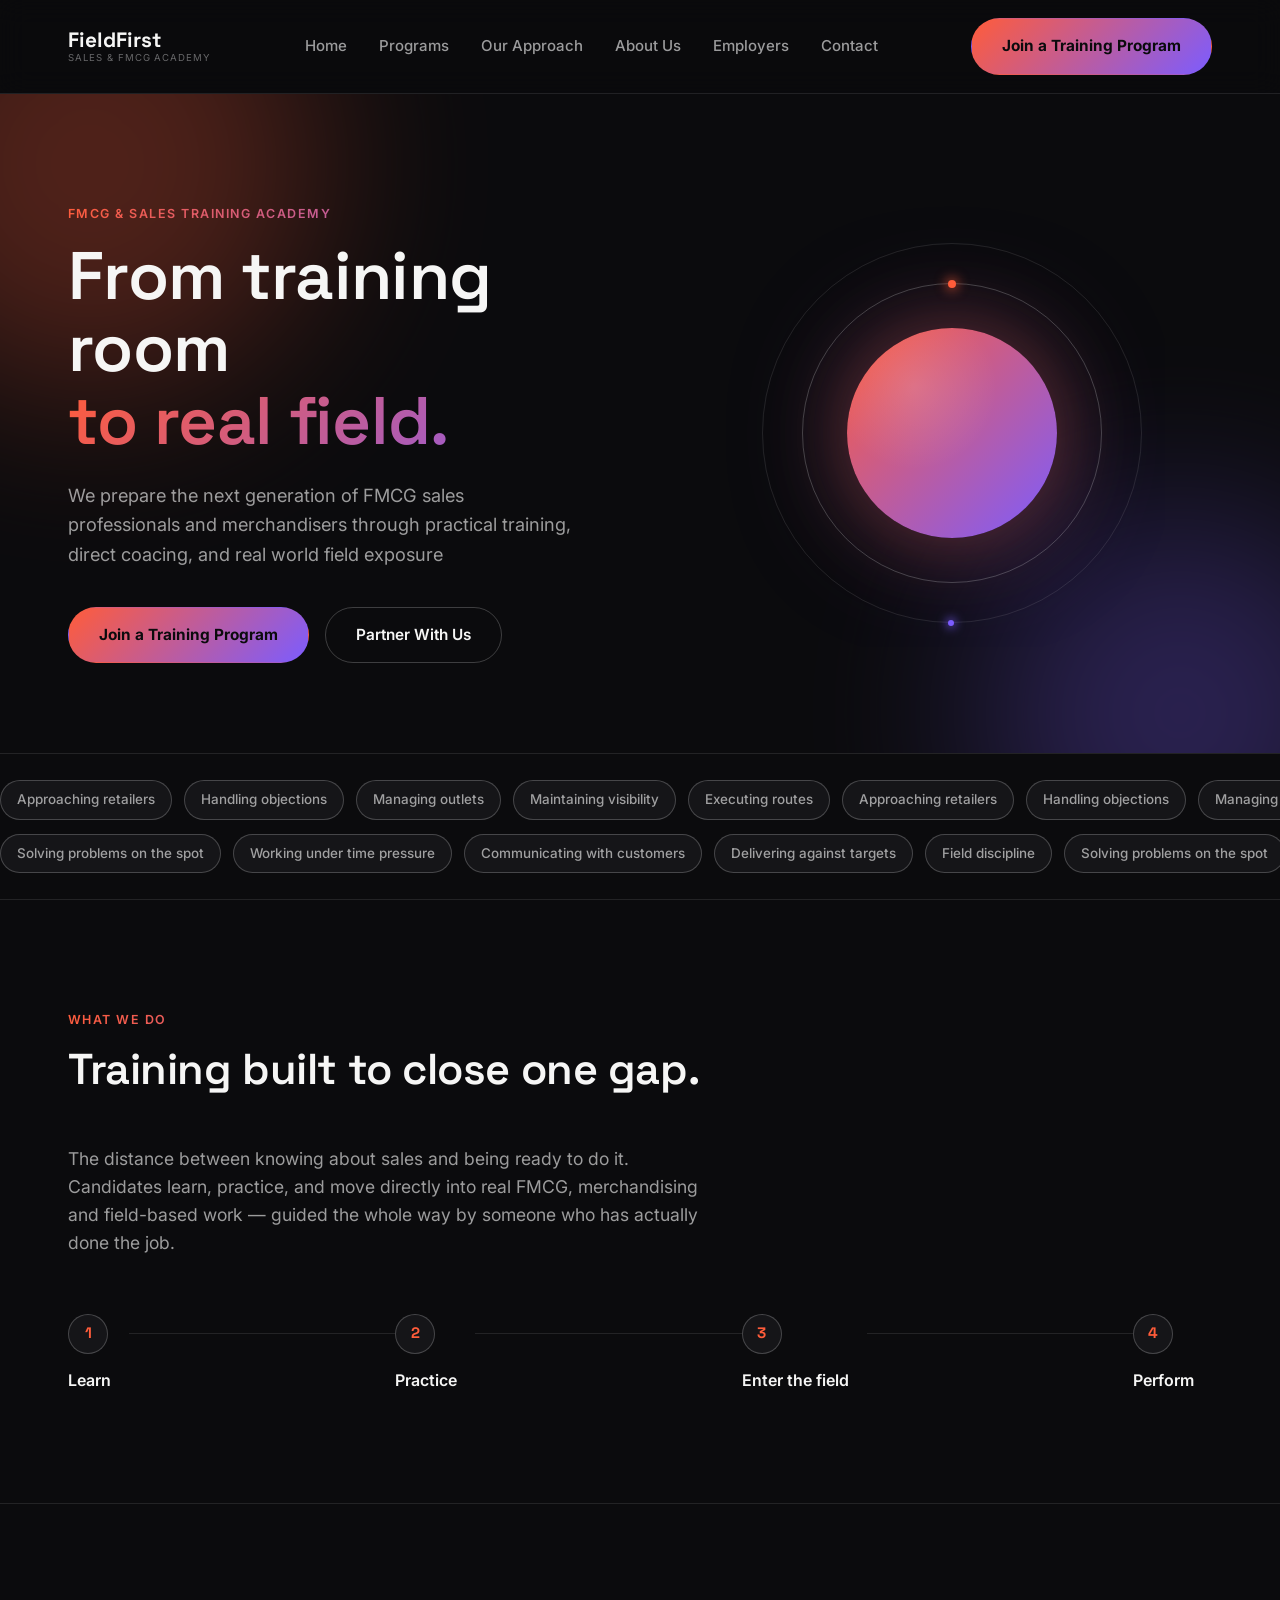
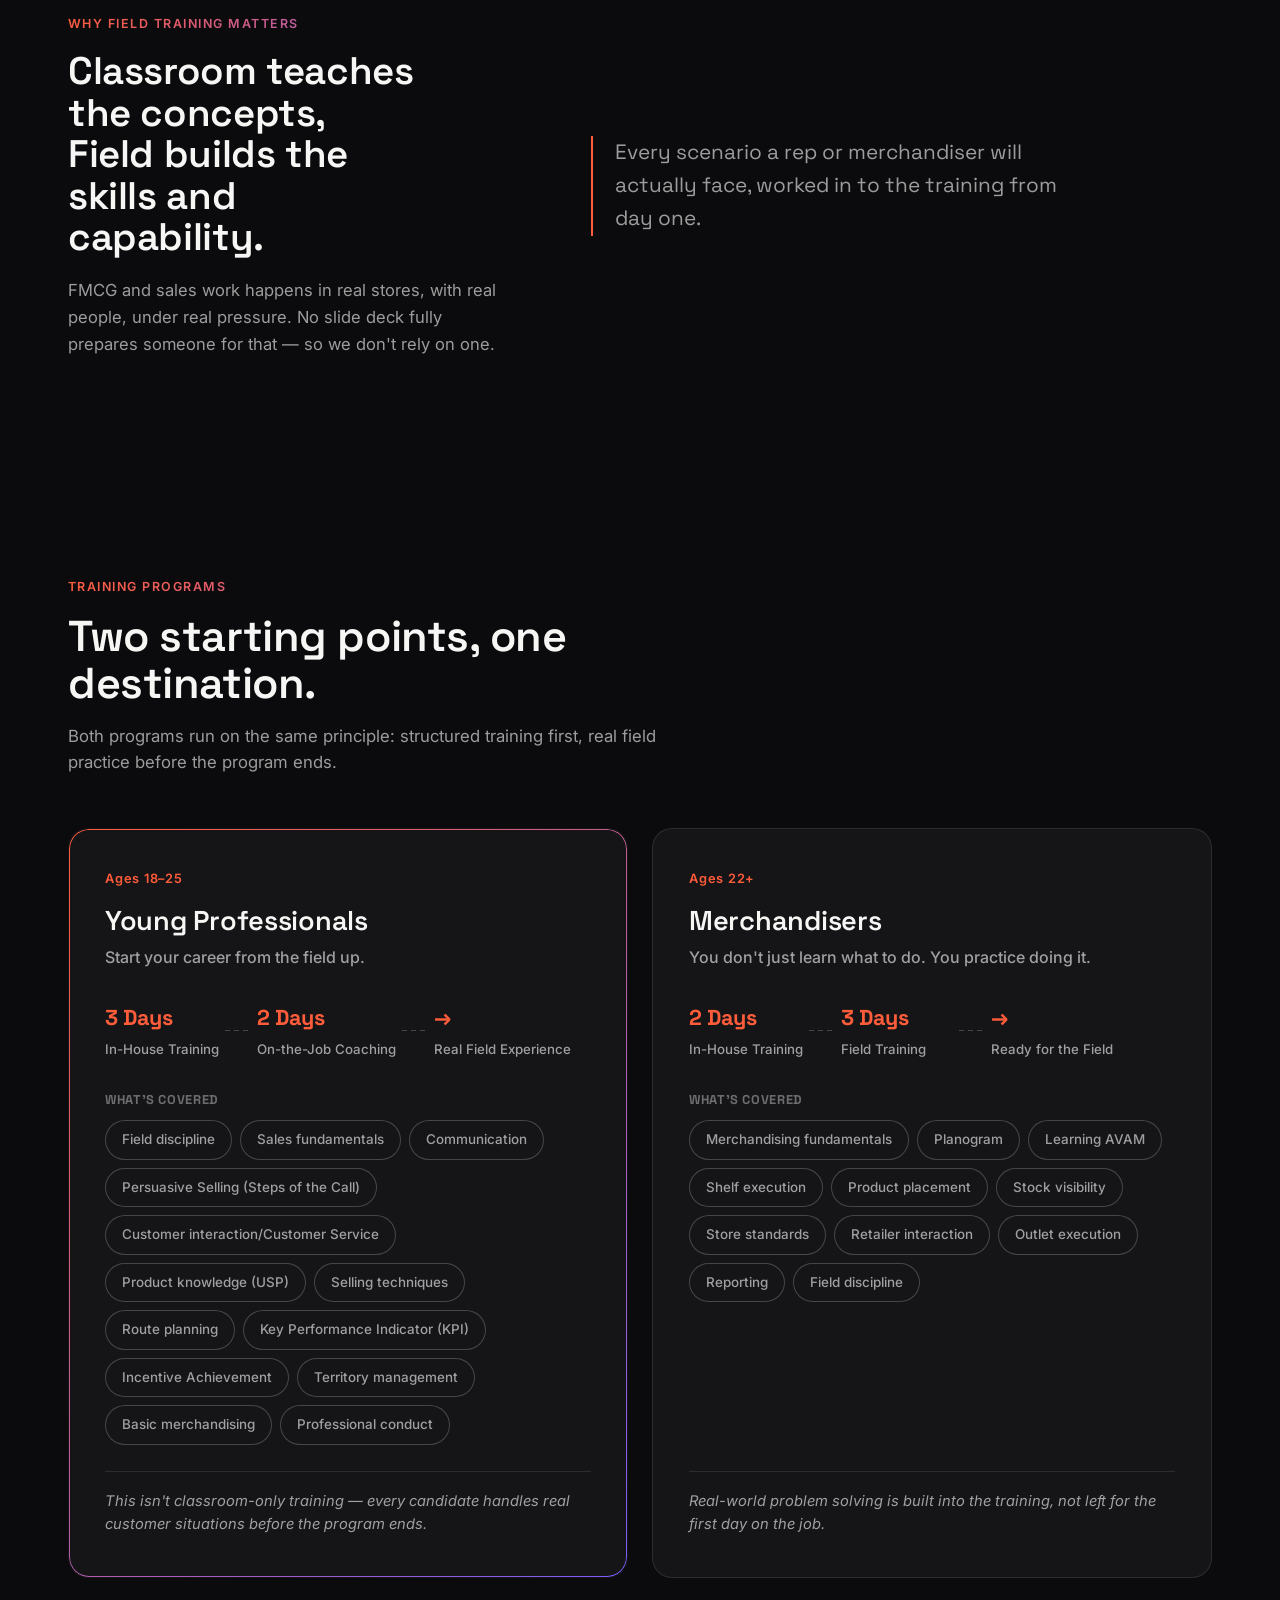
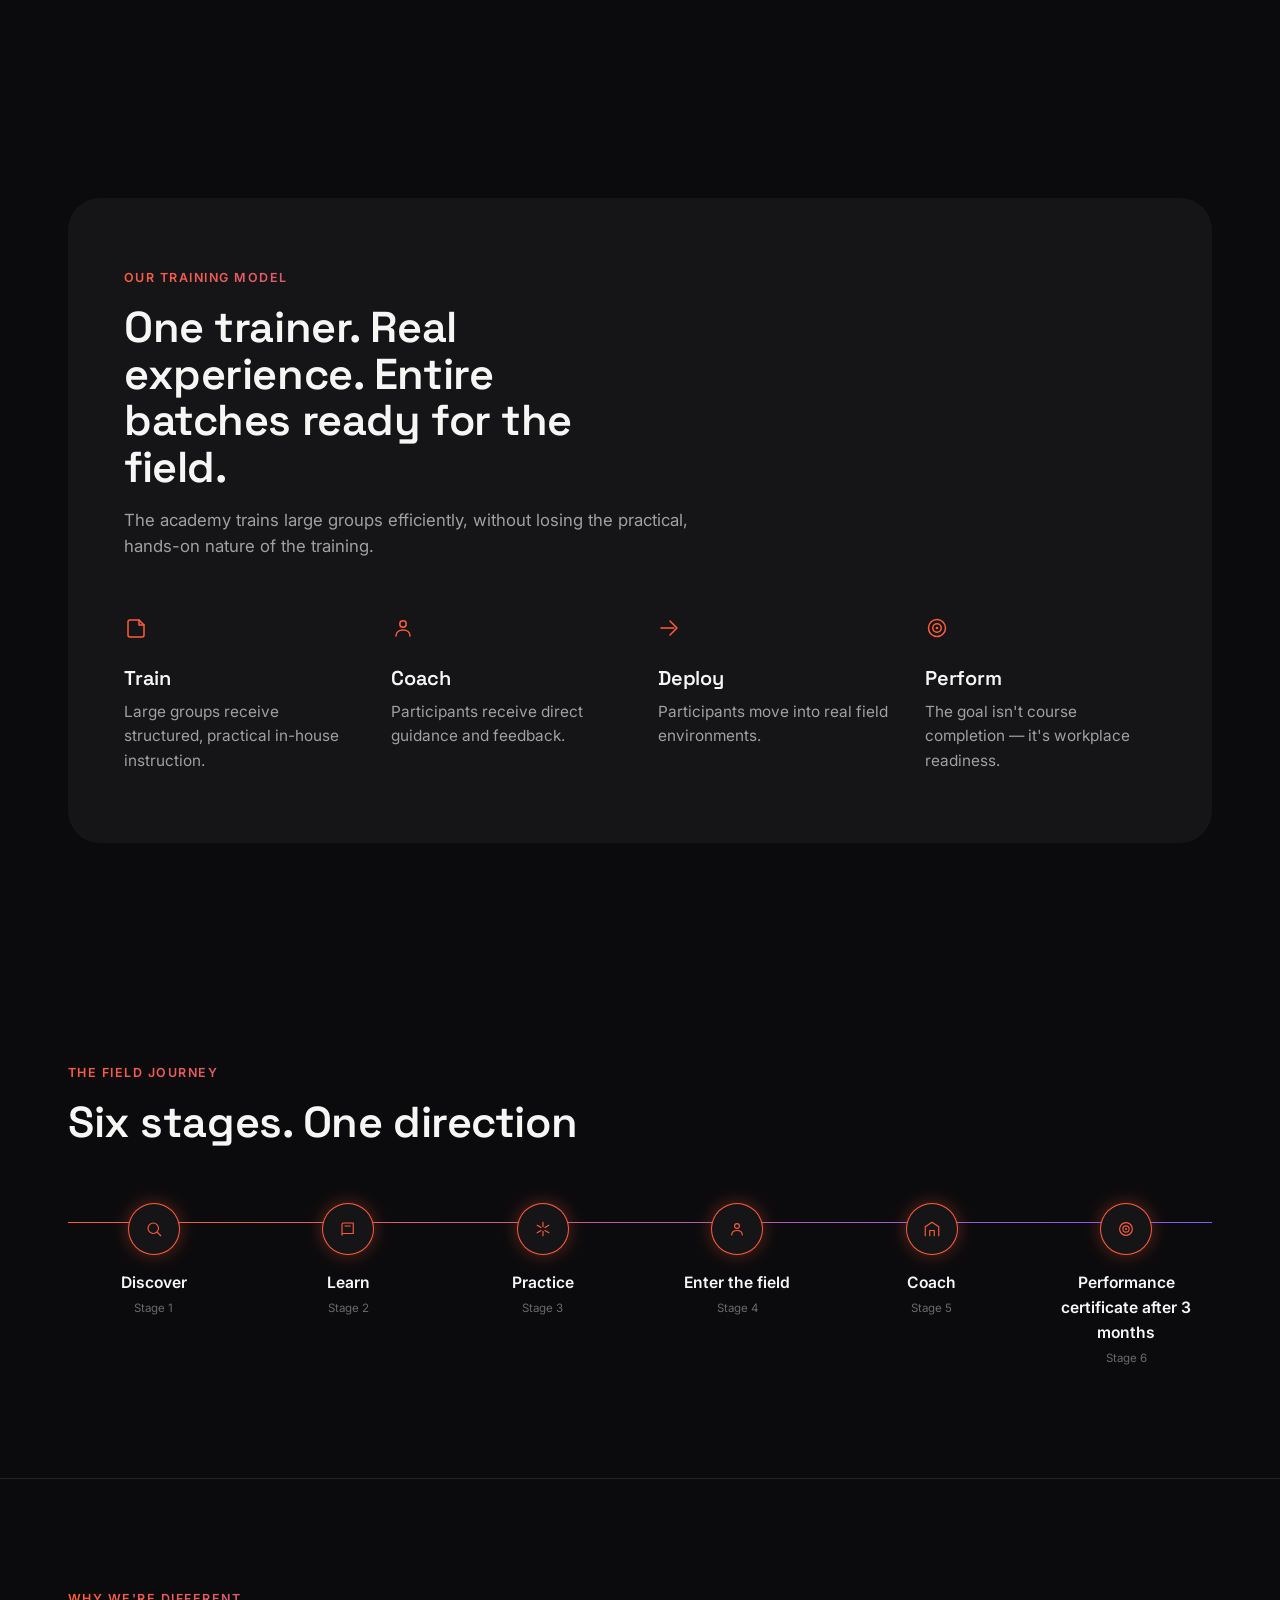
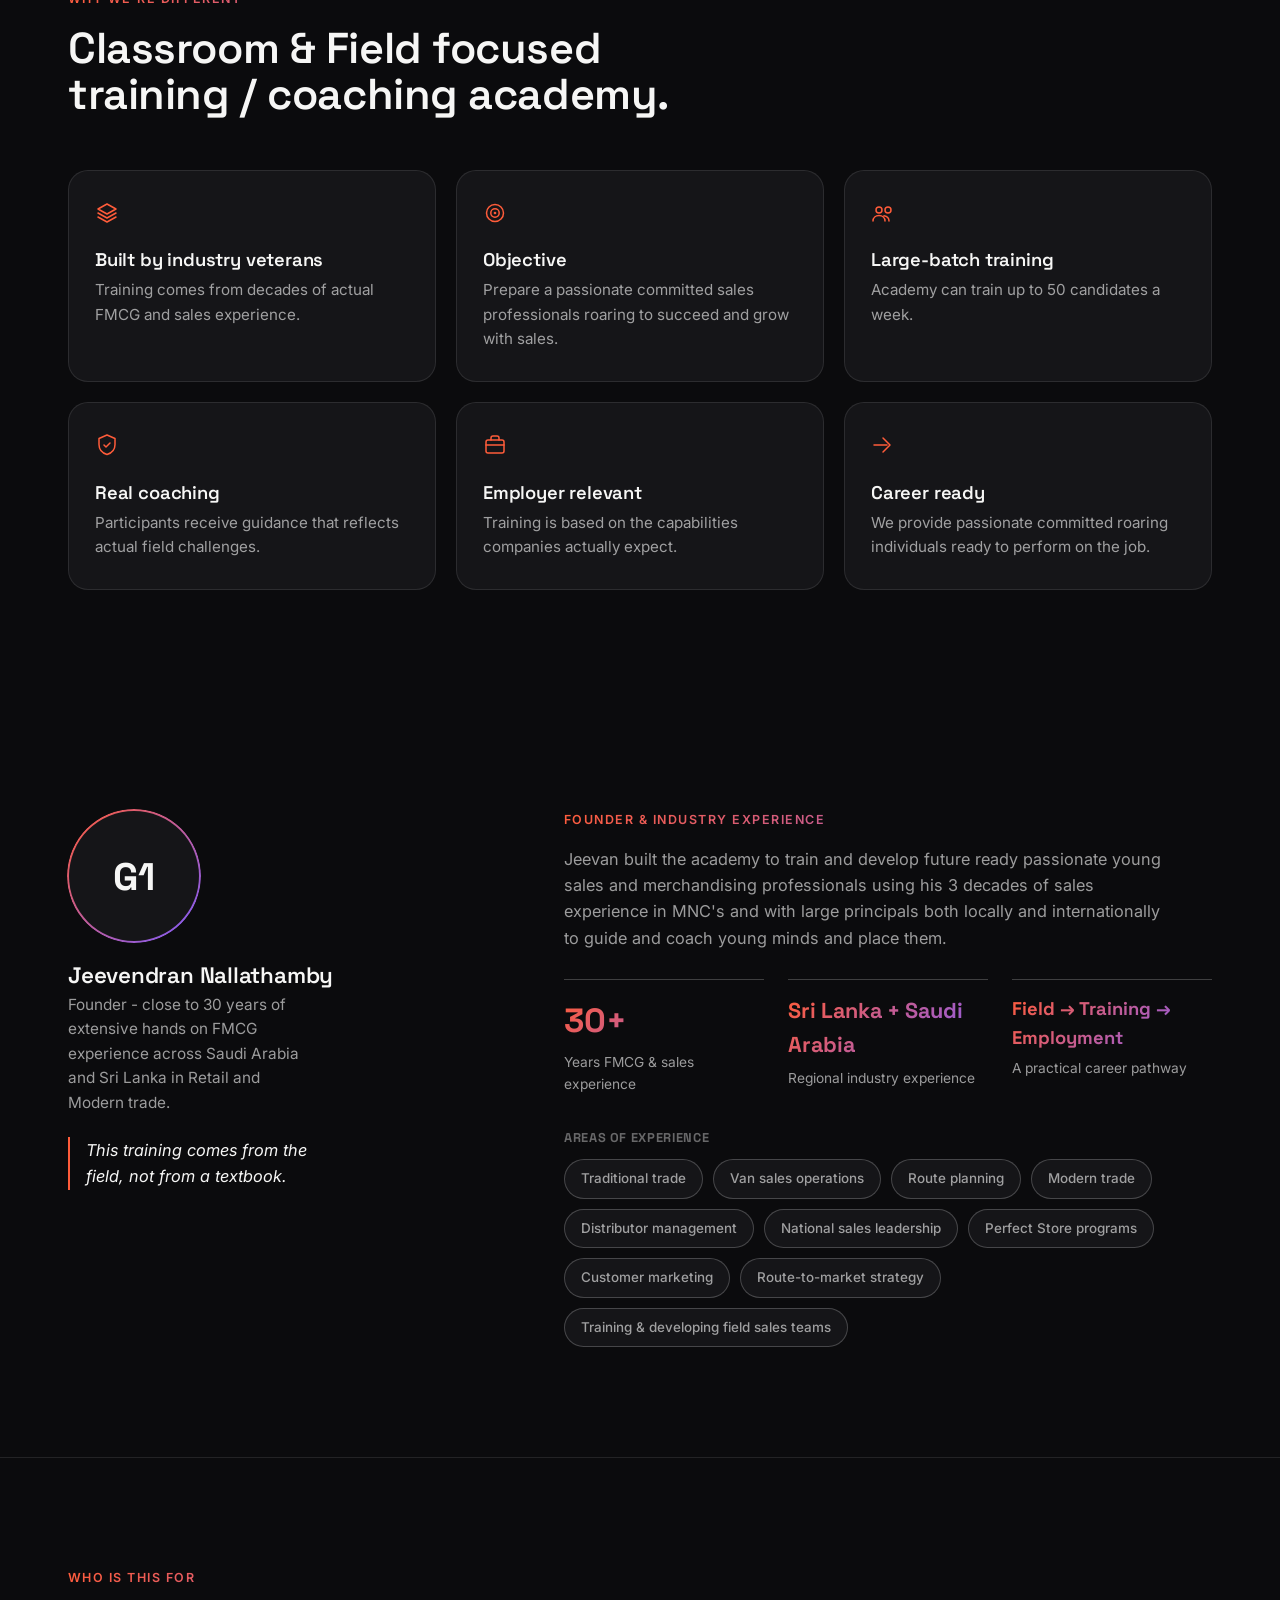
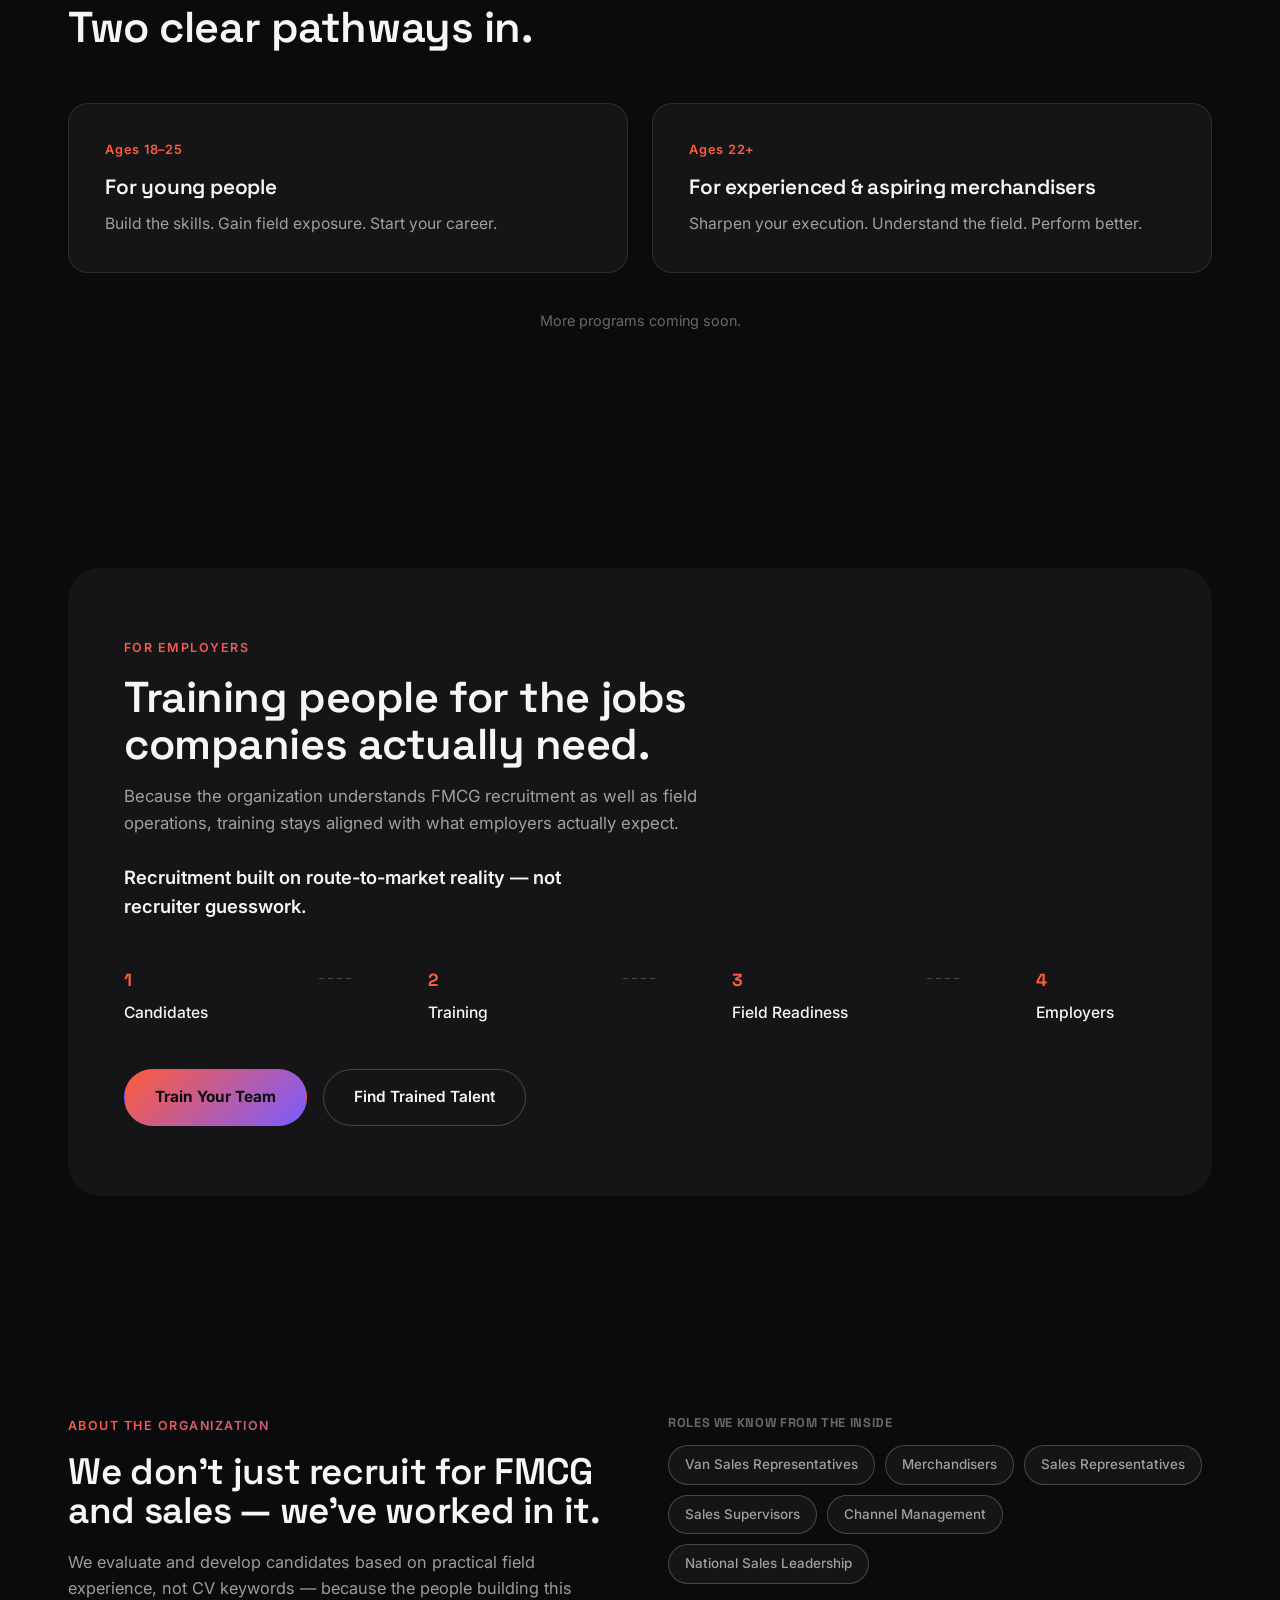
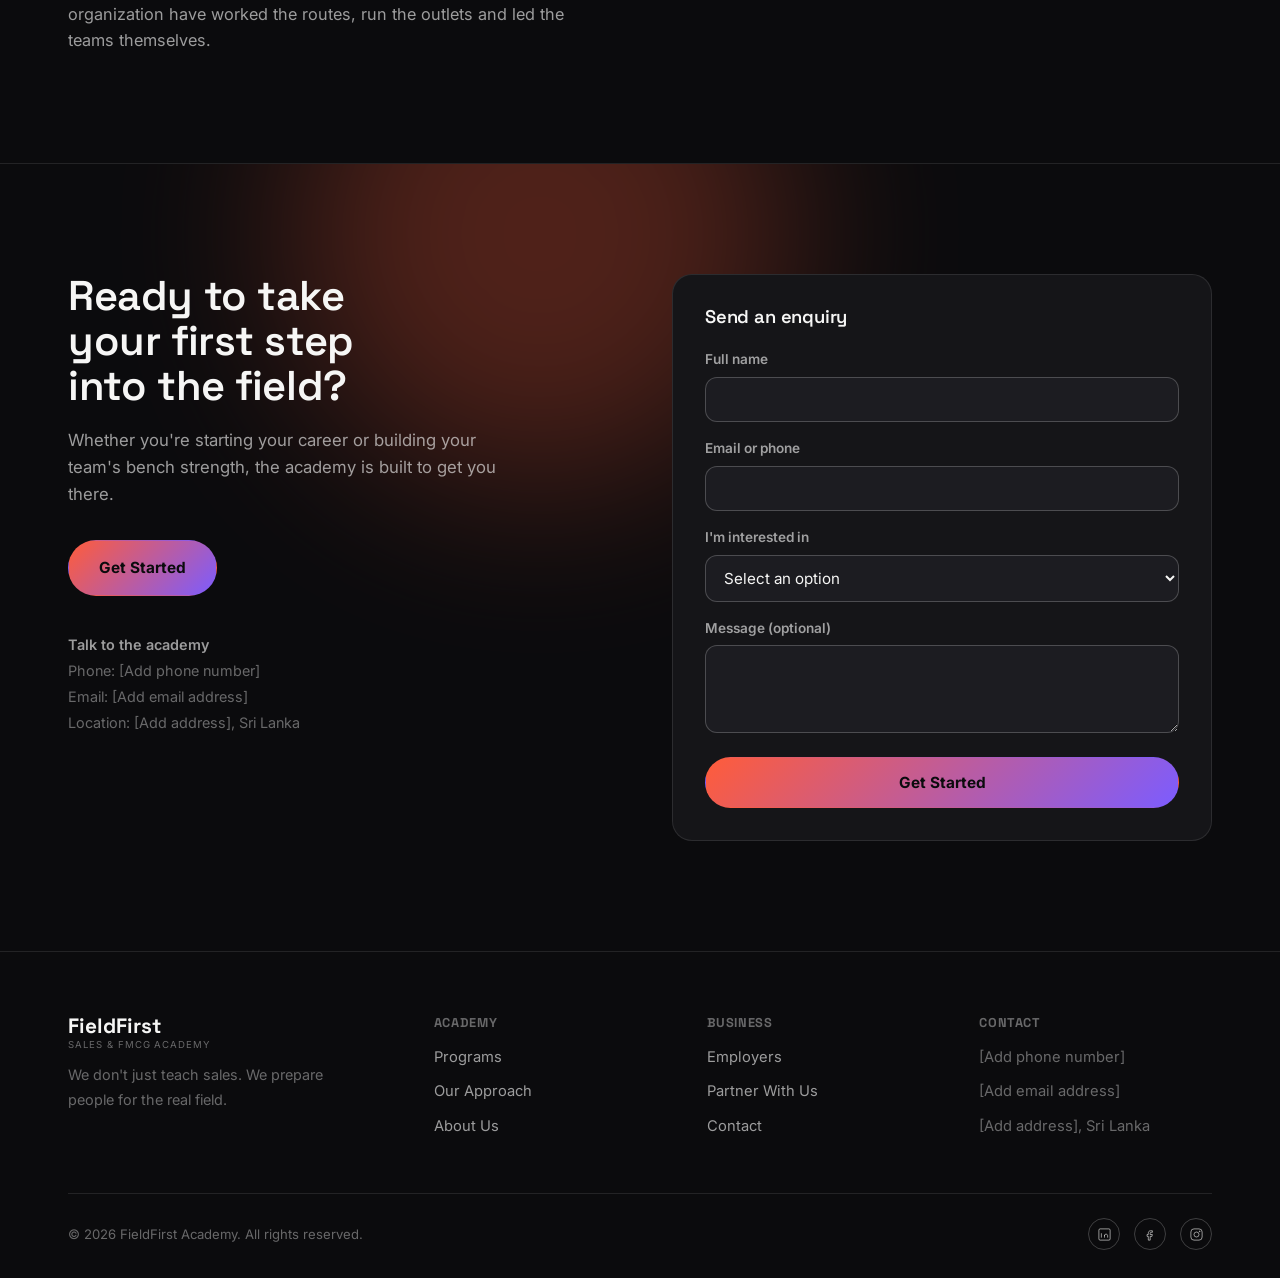
==== commit 3528b788: "Made changes to the academy context" ====
--- a/index.html
+++ b/index.html
@@ -45,7 +45,7 @@
       <div class="hero-copy">
         <span class="eyebrow">FMCG &amp; Sales Training Academy</span>
         <h1><span>From training room</span><span>to real field.</span></h1>
-        <p class="lede">We prepare the next generation of FMCG and sales professionals through practical training, direct coaching, and real-world field exposure.</p>
+        <p class="lede">We prepare the next generation of FMCG sales professionals and merchandisers through practical training, direct coacing, and real world field exposure</p>
         <div class="hero-actions">
           <a href="#contact" class="btn btn-primary">Join a Training Program</a>
           <a href="#employers" class="btn btn-outline">Partner With Us</a>
@@ -113,10 +113,10 @@
     <div class="container fm-grid">
       <div data-reveal>
         <span class="eyebrow">Why field training matters</span>
-        <h2 id="field-matters-h">The classroom teaches the concept. The field teaches the job.</h2>
+        <h2 id="field-matters-h">Classroom teaches the concepts, Field builds the skills and capability.</h2>
         <p class="lede">FMCG and sales work happens in real stores, with real people, under real pressure. No slide deck fully prepares someone for that — so we don't rely on one.</p>
       </div>
-      <p class="fm-quote" data-reveal>Every scenario a rep or merchandiser will actually face — worked into the training before day one on the job.</p>
+      <p class="fm-quote" data-reveal>Every scenario a rep or merchandiser will actually face, worked in to the training from day one.</p>
     </div>
   </section>
 
@@ -145,16 +145,19 @@
 
           <h4>What's covered</h4>
           <ul class="tag-list">
+            <li class="pill">Field discipline</li>
             <li class="pill">Sales fundamentals</li>
             <li class="pill">Communication</li>
-            <li class="pill">Customer interaction</li>
-            <li class="pill">Product knowledge</li>
+            <li class="pill">Persuasive Selling (Steps of the Call)</li>
+            <li class="pill">Customer interaction/Customer Service</li>
+            <li class="pill">Product knowledge (USP)</li>
             <li class="pill">Selling techniques</li>
             <li class="pill">Route planning</li>
+            <li class="pill">Key Performance Indicator (KPI)</li>
+            <li class="pill">Incentive Achievement</li>
             <li class="pill">Territory management</li>
             <li class="pill">Basic merchandising</li>
             <li class="pill">Professional conduct</li>
-            <li class="pill">Field discipline</li>
           </ul>
           <p class="program-note">This isn't classroom-only training — every candidate handles real customer situations before the program ends.</p>
         </article>
@@ -167,7 +170,7 @@
           <div class="structure-track">
             <div class="structure-step"><span class="num">2 Days</span><span class="label">In-House Training</span></div>
             <span class="structure-arrow" aria-hidden="true"></span>
-            <div class="structure-step"><span class="num">1 Day</span><span class="label">Field Training</span></div>
+            <div class="structure-step"><span class="num">3 Days</span><span class="label">Field Training</span></div>
             <span class="structure-arrow" aria-hidden="true"></span>
             <div class="structure-step"><span class="num">→</span><span class="label">Ready for the Field</span></div>
           </div>
@@ -175,6 +178,8 @@
           <h4>What's covered</h4>
           <ul class="tag-list">
             <li class="pill">Merchandising fundamentals</li>
+            <li class="pill">Planogram</li>
+            <li class="pill">Learning AVAM</li>
             <li class="pill">Shelf execution</li>
             <li class="pill">Product placement</li>
             <li class="pill">Stock visibility</li>
@@ -231,7 +236,7 @@
     <div class="container">
       <div class="section-head" data-reveal>
         <span class="eyebrow">The field journey</span>
-        <h2 id="journey-h">Six stages. One direction: forward.</h2>
+        <h2 id="journey-h">Six stages. One direction</h2>
       </div>
       <div class="journey-track" id="journeyTrack">
         <div class="journey-line-h"><div class="fill"></div></div>
@@ -240,9 +245,9 @@
         <div class="station"><div class="station-dot"><svg class="icon" viewBox="0 0 24 24" style="width:18px;height:18px;"><circle cx="11" cy="11" r="7"/><line x1="16.5" y1="16.5" x2="21" y2="21"/></svg></div><div class="station-label">Discover</div><div class="station-num">Stage 1</div></div>
         <div class="station"><div class="station-dot"><svg class="icon" viewBox="0 0 24 24" style="width:18px;height:18px;"><path d="M4 19.5V6a2 2 0 0 1 2-2h13v14H6a2 2 0 0 0-2 2Z"/><line x1="8" y1="8" x2="15" y2="8"/></svg></div><div class="station-label">Learn</div><div class="station-num">Stage 2</div></div>
         <div class="station"><div class="station-dot"><svg class="icon" viewBox="0 0 24 24" style="width:18px;height:18px;"><path d="M12 3v6M12 15v6M4.2 7l5.2 3M14.6 14l5.2 3M4.2 17l5.2-3M14.6 10l5.2-3"/></svg></div><div class="station-label">Practice</div><div class="station-num">Stage 3</div></div>
-        <div class="station"><div class="station-dot"><svg class="icon" viewBox="0 0 24 24" style="width:18px;height:18px;"><circle cx="12" cy="8" r="3.2"/><path d="M5 20c0-3.6 3-6 7-6s7 2.4 7 6"/></svg></div><div class="station-label">Coach</div><div class="station-num">Stage 4</div></div>
-        <div class="station"><div class="station-dot"><svg class="icon" viewBox="0 0 24 24" style="width:18px;height:18px;"><path d="M3 21V9l9-6 9 6v12"/><path d="M9 21v-7h6v7"/></svg></div><div class="station-label">Enter the field</div><div class="station-num">Stage 5</div></div>
-        <div class="station"><div class="station-dot"><svg class="icon" viewBox="0 0 24 24" style="width:18px;height:18px;"><circle cx="12" cy="12" r="8.5"/><circle cx="12" cy="12" r="4.2"/><circle cx="12" cy="12" r="0.6" fill="currentColor"/></svg></div><div class="station-label">Perform</div><div class="station-num">Stage 6</div></div>
+        <div class="station"><div class="station-dot"><svg class="icon" viewBox="0 0 24 24" style="width:18px;height:18px;"><circle cx="12" cy="8" r="3.2"/><path d="M5 20c0-3.6 3-6 7-6s7 2.4 7 6"/></svg></div><div class="station-label">Enter the field</div><div class="station-num">Stage 4</div></div>
+        <div class="station"><div class="station-dot"><svg class="icon" viewBox="0 0 24 24" style="width:18px;height:18px;"><path d="M3 21V9l9-6 9 6v12"/><path d="M9 21v-7h6v7"/></svg></div><div class="station-label">Coach</div><div class="station-num">Stage 5</div></div>
+        <div class="station"><div class="station-dot"><svg class="icon" viewBox="0 0 24 24" style="width:18px;height:18px;"><circle cx="12" cy="12" r="8.5"/><circle cx="12" cy="12" r="4.2"/><circle cx="12" cy="12" r="0.6" fill="currentColor"/></svg></div><div class="station-label">Performance certificate after 3 months</div><div class="station-num">Stage 6</div></div>
       </div>
     </div>
   </section>
@@ -252,7 +257,7 @@
     <div class="container">
       <div class="section-head" data-reveal>
         <span class="eyebrow">Why we're different</span>
-        <h2 id="different-h">Not a classroom. A field-development platform.</h2>
+        <h2 id="different-h">Classroom & Field focused training / coaching academy.</h2>
       </div>
       <div class="diff-grid">
         <div class="diff-item" data-reveal style="--d:0">
@@ -262,13 +267,13 @@
         </div>
         <div class="diff-item" data-reveal style="--d:1">
           <svg class="icon" viewBox="0 0 24 24"><circle cx="12" cy="12" r="8.5"/><circle cx="12" cy="12" r="4.2"/><circle cx="12" cy="12" r="0.6" fill="currentColor"/></svg>
-          <h3>Field first</h3>
-          <p>The objective is practical performance, not memorization.</p>
+          <h3>Objective</h3>
+          <p>Prepare a passionate committed sales professionals roaring to succeed and grow with sales.</p>
         </div>
         <div class="diff-item" data-reveal style="--d:2">
           <svg class="icon" viewBox="0 0 24 24"><circle cx="8" cy="9" r="3"/><circle cx="17" cy="9" r="3"/><path d="M2 20c0-3.3 2.7-5.5 6-5.5s6 2.2 6 5.5M13 14.7c2.8.4 5 2.4 5 5.3"/></svg>
           <h3>Large-batch training</h3>
-          <p>The academy can prepare significant numbers of candidates efficiently.</p>
+          <p>Academy can train up to 50 candidates a week.</p>
         </div>
         <div class="diff-item" data-reveal style="--d:0">
           <svg class="icon" viewBox="0 0 24 24"><path d="M12 2 4 5.5v6c0 5 3.4 8.6 8 10 4.6-1.4 8-5 8-10v-6L12 2Z"/><path d="M9 12l2 2 4-4"/></svg>
@@ -283,7 +288,7 @@
         <div class="diff-item" data-reveal style="--d:2">
           <svg class="icon" viewBox="0 0 24 24"><path d="M3 12h13M12 5l7 7-7 7"/></svg>
           <h3>Career ready</h3>
-          <p>The end goal is to prepare people to enter and perform in real jobs.</p>
+          <p>We provide passionate committed roaring individuals ready to perform on the job.</p>
         </div>
       </div>
     </div>
@@ -293,15 +298,15 @@
   <section class="founder" id="founder" aria-labelledby="founder-h">
     <div class="container founder-grid">
       <div class="founder-portrait" data-reveal>
-        <div class="monogram">JN</div>
+        <div class="monogram">G1</div>
         <h3>Jeevendran Nallathamby</h3>
-        <p class="role">Founder — close to 30 years of hands-on FMCG experience across Saudi Arabia and Sri Lanka</p>
-        <p class="founder-quote">This training comes from the field — not from a textbook.</p>
+        <p class="role">Founder - close to 30 years of extensive hands on FMCG experience across Saudi Arabia and Sri Lanka in Retail and Modern trade.</p>
+        <p class="founder-quote">This training comes from the field, not from a textbook.</p>
       </div>
       <div class="founder-bio" data-reveal>
         <span class="eyebrow">Founder &amp; industry experience</span>
-        <h2 id="founder-h" style="font-size:clamp(1.7rem,2.8vw,2.2rem);margin-bottom:20px;">Nearly three decades of running the field, not describing it.</h2>
-        <p>Jeevan built the academy after close to 30 years in FMCG across traditional trade, van sales, modern trade and national sales leadership — including senior roles at Said Binzagr Company and Unilever Sri Lanka. He has trained and developed field sales teams throughout that career, and built the academy to pass that experience on directly.</p>
+        <!-- <h2 id="founder-h" style="font-size:clamp(1.7rem,2.8vw,2.2rem);margin-bottom:20px;">Nearly three decades of running the field, not describing it.</h2> -->
+        <p>Jeevan built the academy to train and develop future ready passionate young sales and merchandising professionals using his 3 decades of sales experience in MNC's and with large principals both locally and internationally to guide and coach young minds and place them.</p>
 
         <div class="founder-stats">
           <div class="stat-block"><div class="num" data-count-to="30">0</div><div class="label">Years FMCG &amp; sales experience</div></div>
--- a/css/styles.css
+++ b/css/styles.css
@@ -216,6 +216,7 @@
   content:'';position:absolute;inset:0;border-radius:inherit;padding:1px;
   background:var(--grad);
   -webkit-mask:linear-gradient(#fff 0 0) content-box, linear-gradient(#fff 0 0);
+  mask:linear-gradient(#fff 0 0) content-box, linear-gradient(#fff 0 0);
   -webkit-mask-composite:xor;mask-composite:exclude;
   pointer-events:none;
 }
@@ -287,7 +288,7 @@
   background:var(--bg-elev);color:var(--ink);display:flex;align-items:center;justify-content:center;
   font-family:'Space Grotesk',sans-serif;font-size:2.4rem;font-weight:700;
 }
-.monogram::before{content:'';position:absolute;inset:-1px;border-radius:50%;padding:2px;background:var(--grad);-webkit-mask:linear-gradient(#fff 0 0) content-box, linear-gradient(#fff 0 0);-webkit-mask-composite:xor;mask-composite:exclude;}
+.monogram::before{content:'';position:absolute;inset:-1px;border-radius:50%;padding:2px;background:var(--grad);-webkit-mask:linear-gradient(#fff 0 0) content-box, linear-gradient(#fff 0 0);mask:linear-gradient(#fff 0 0) content-box, linear-gradient(#fff 0 0);-webkit-mask-composite:xor;mask-composite:exclude;}
 .founder-portrait h3{margin-top:22px;font-size:1.4rem;}
 .founder-portrait .role{color:var(--ink-soft);font-size:0.96rem;margin-top:4px;max-width:24ch;}
 .founder-quote{margin-top:22px;font-size:1.02rem;font-style:italic;color:var(--ink);border-left:2px solid var(--accent);padding-left:16px;max-width:26ch;}
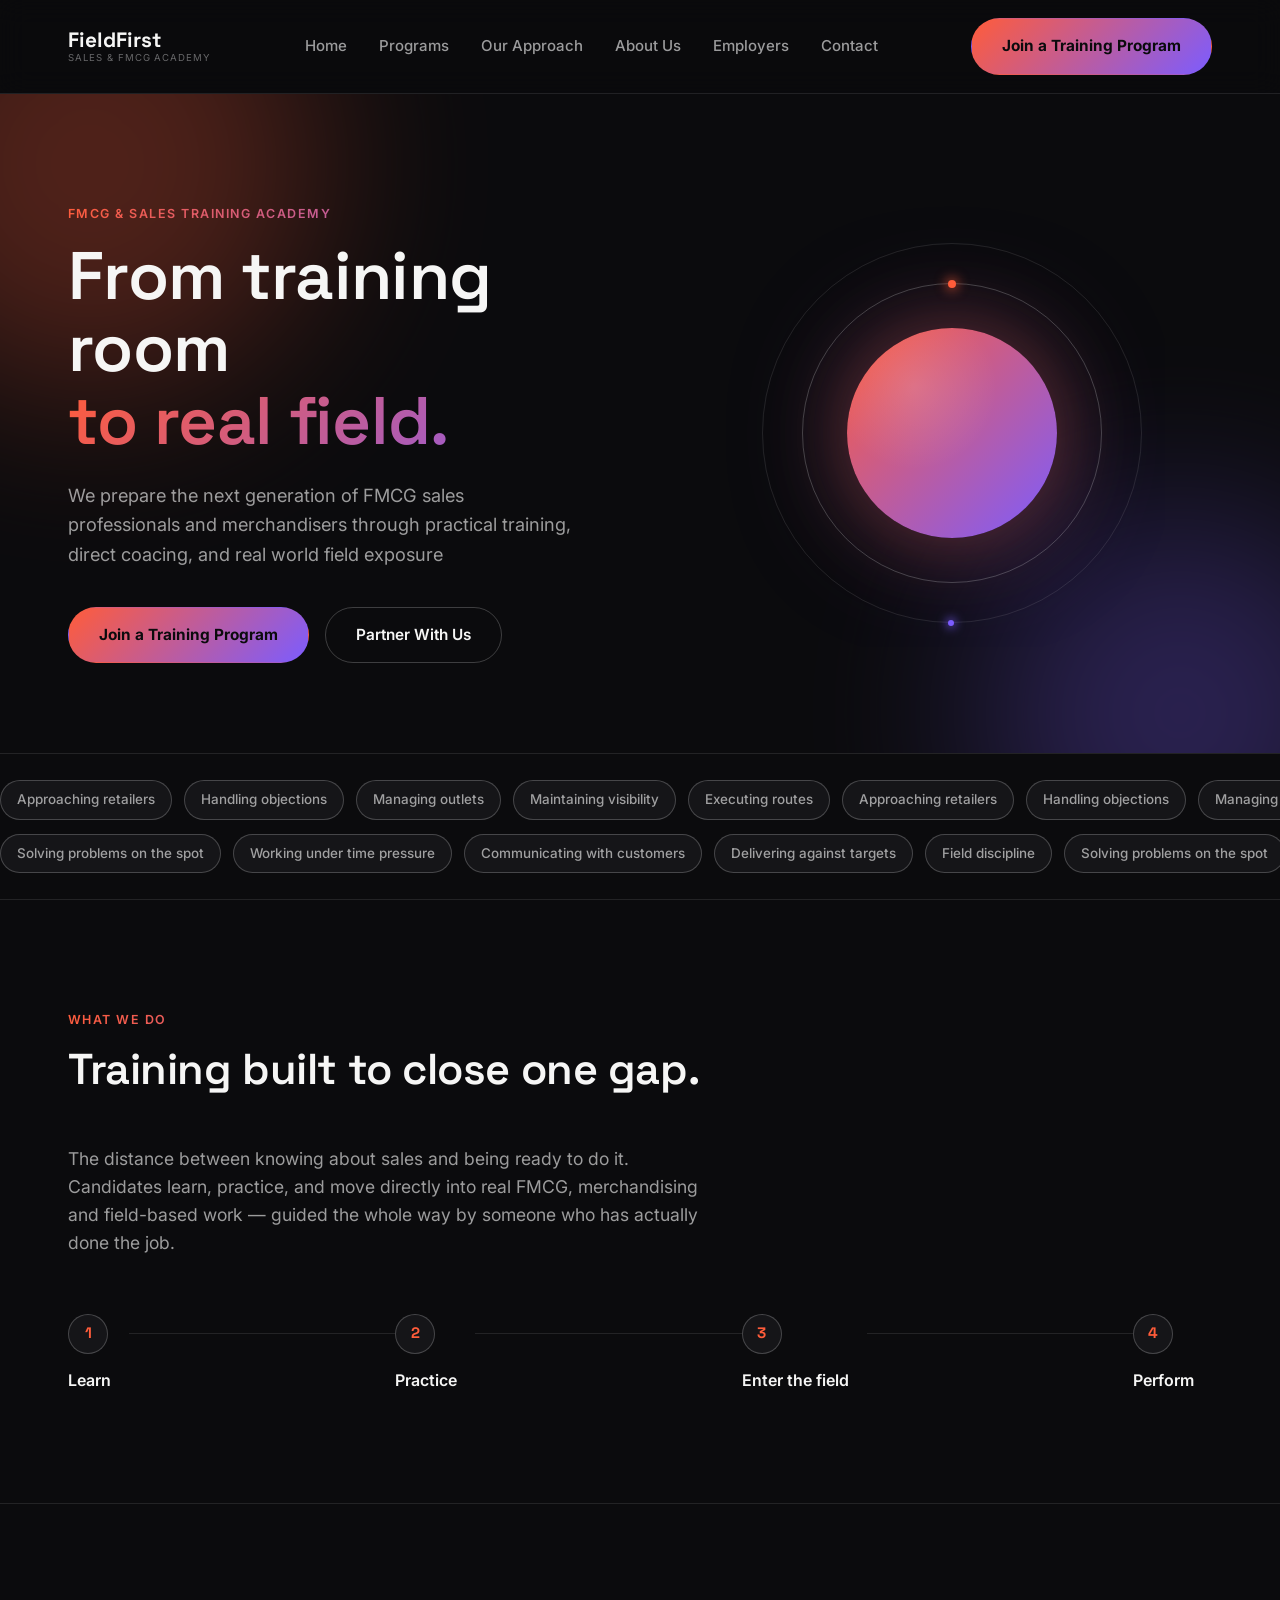
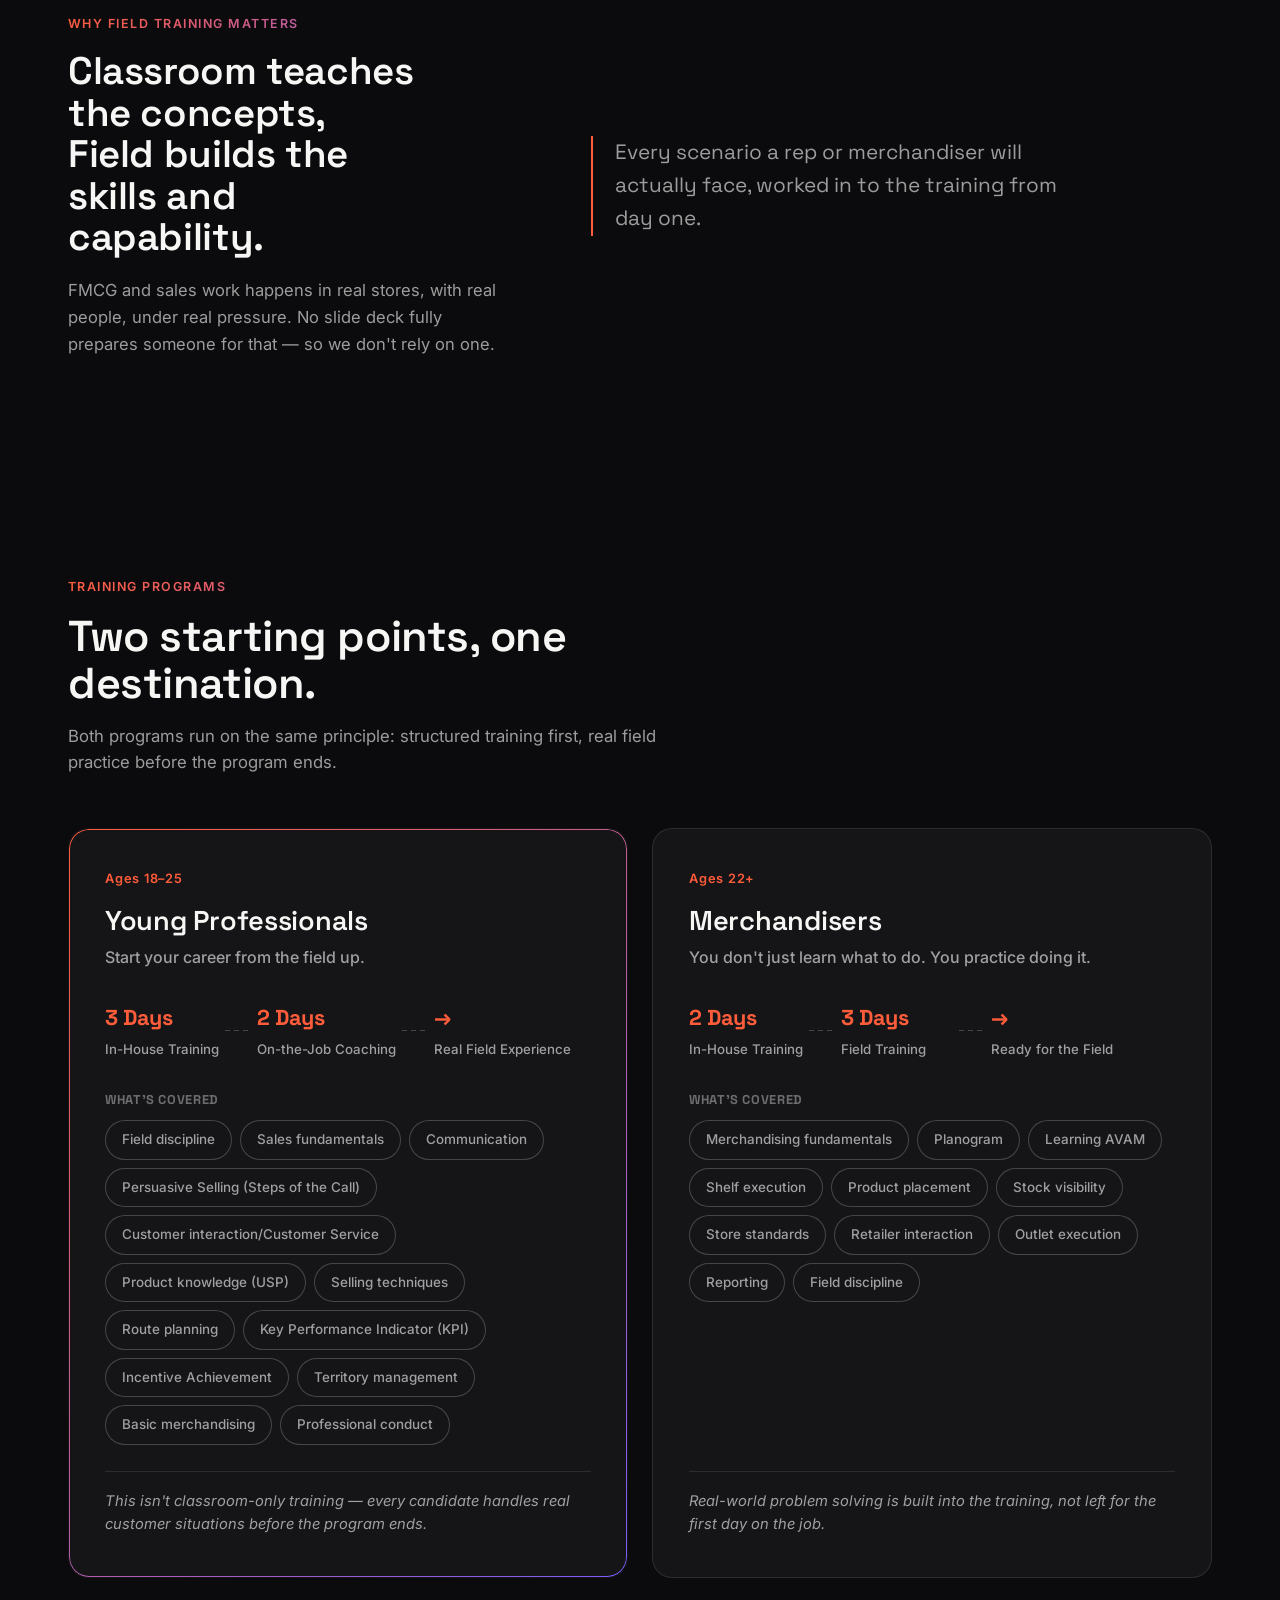
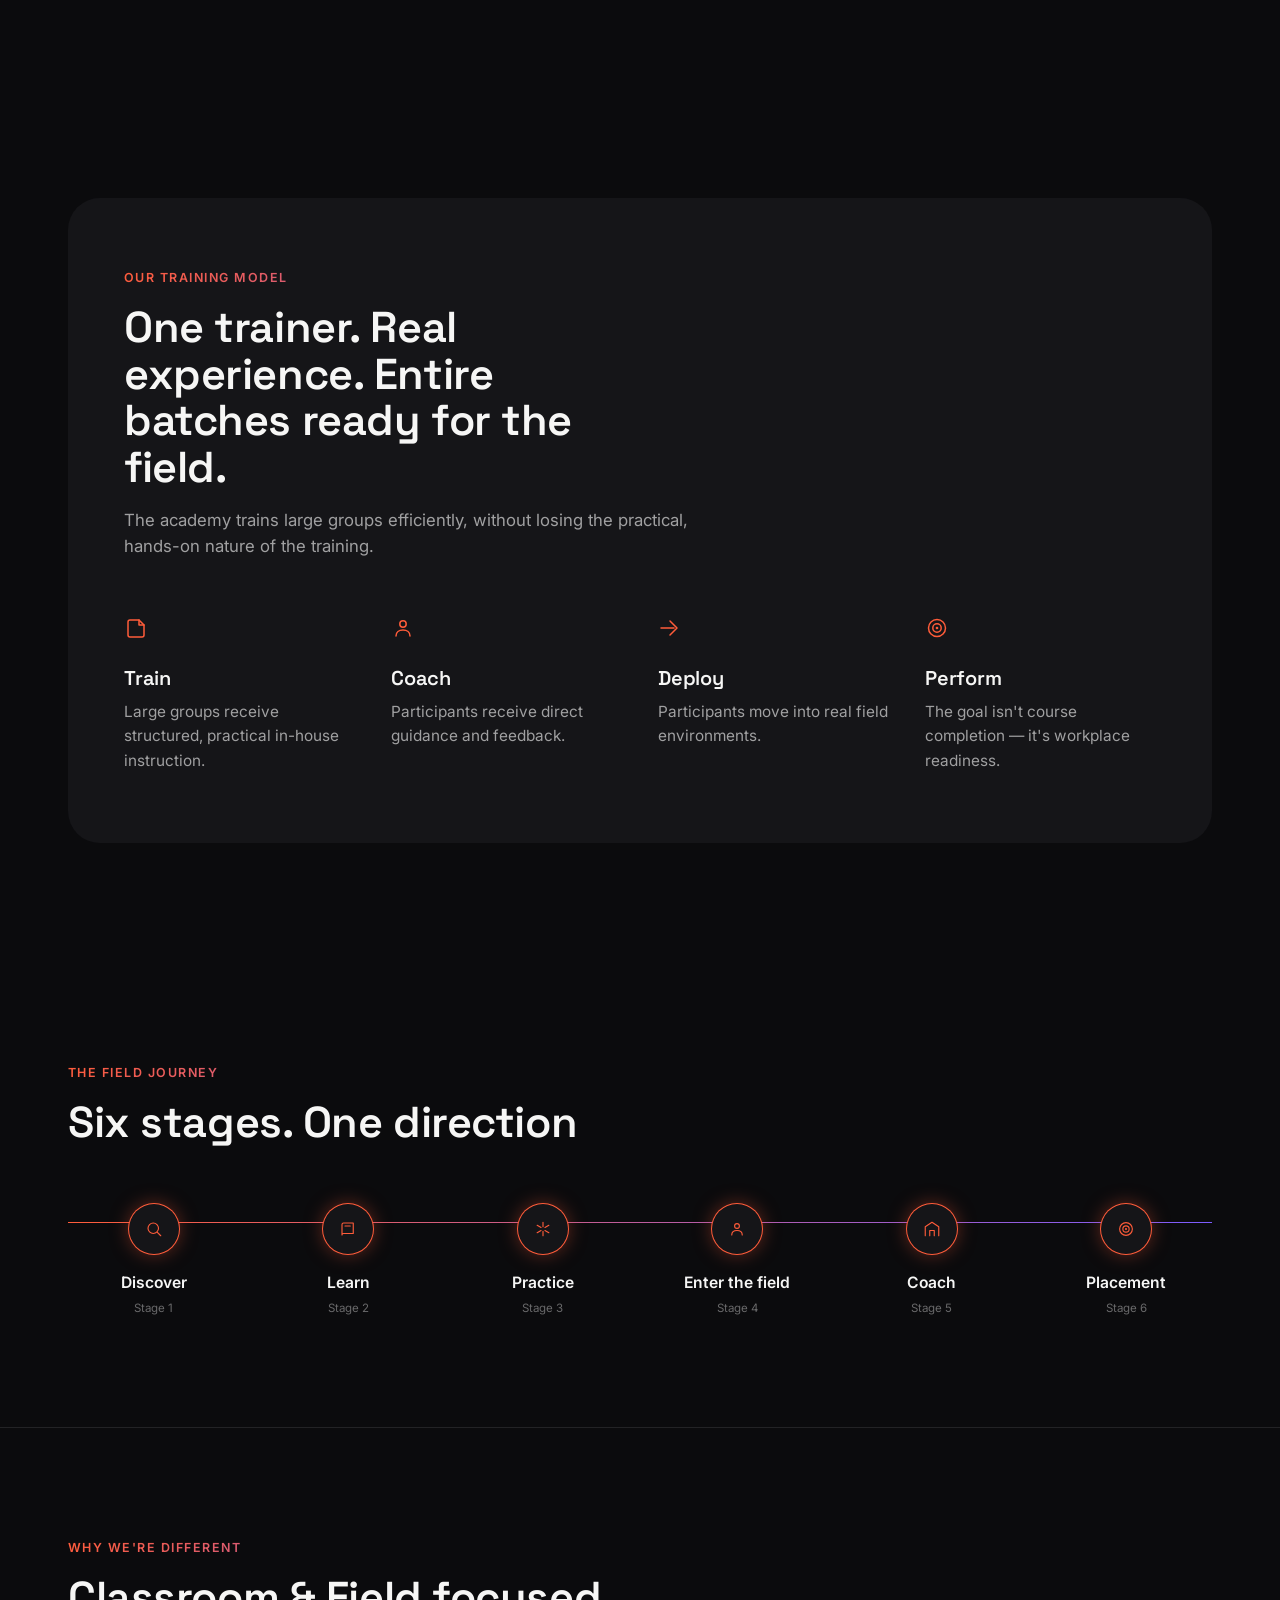
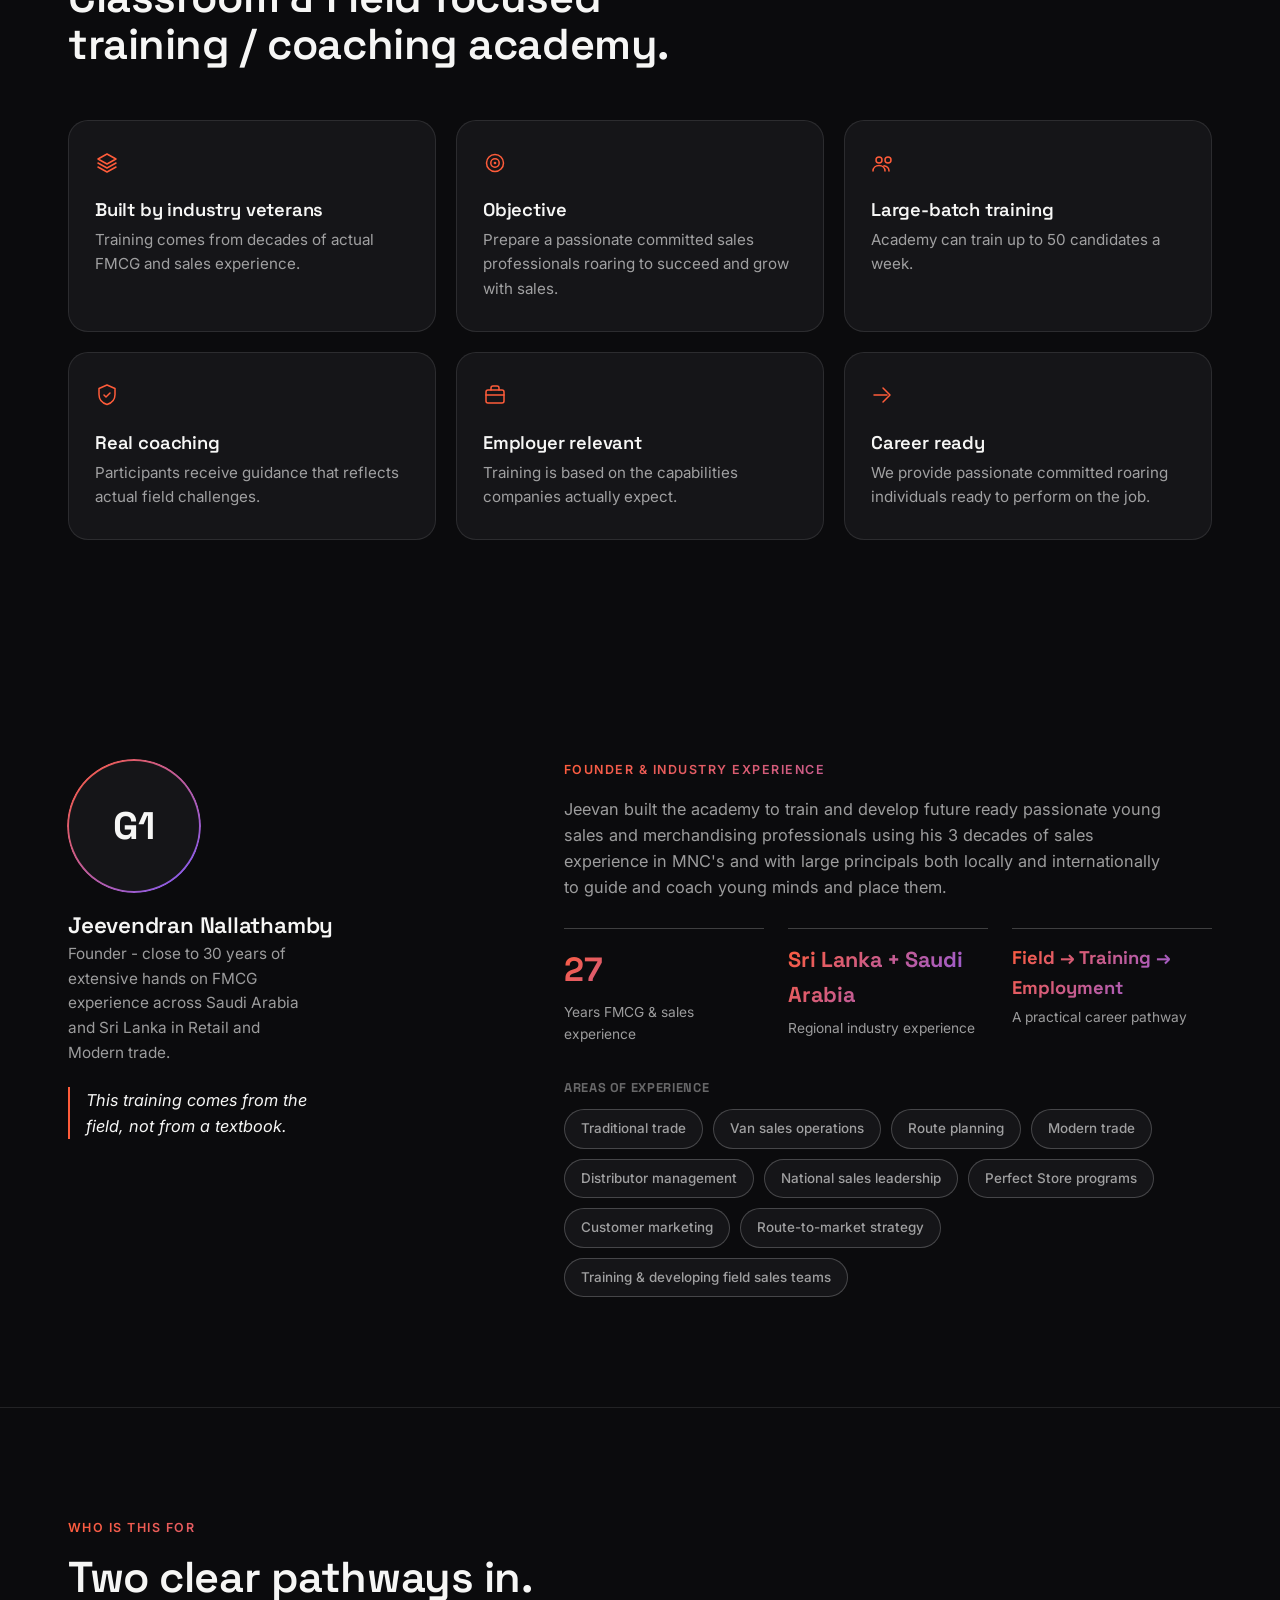
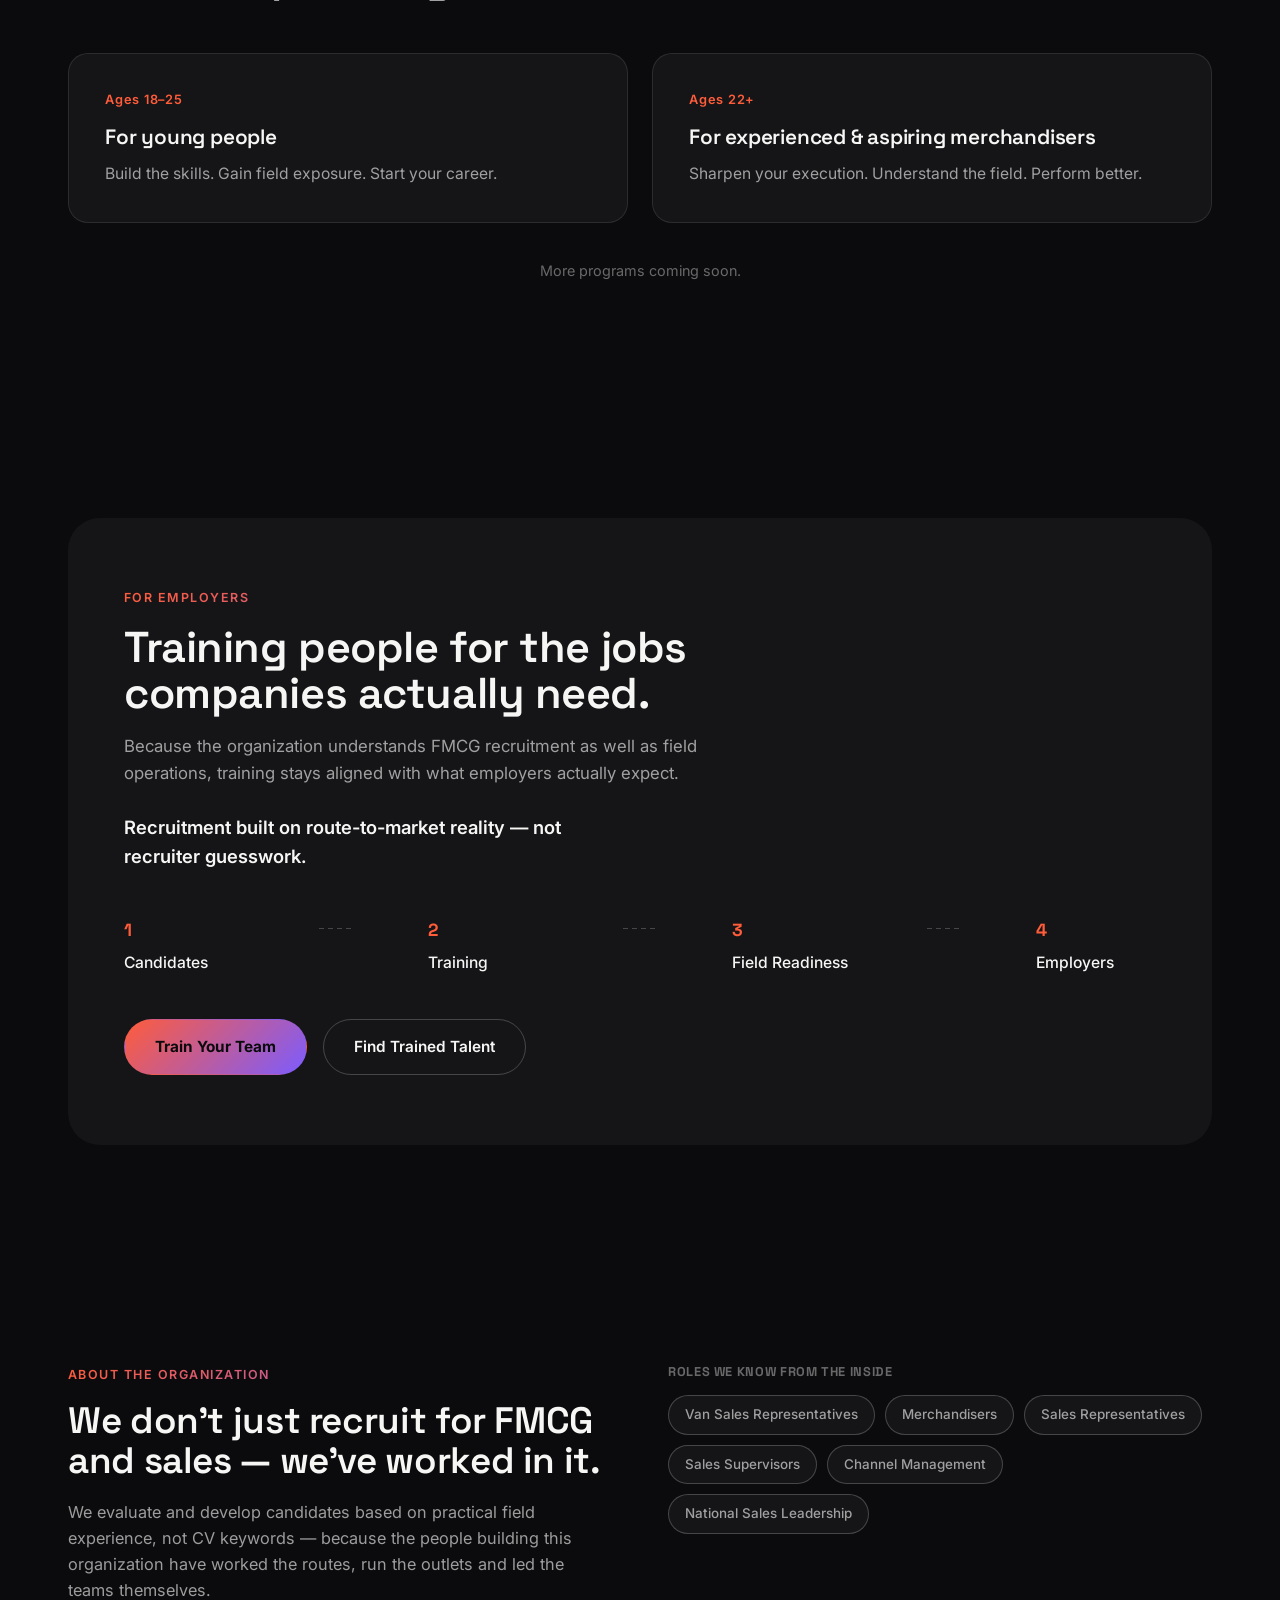
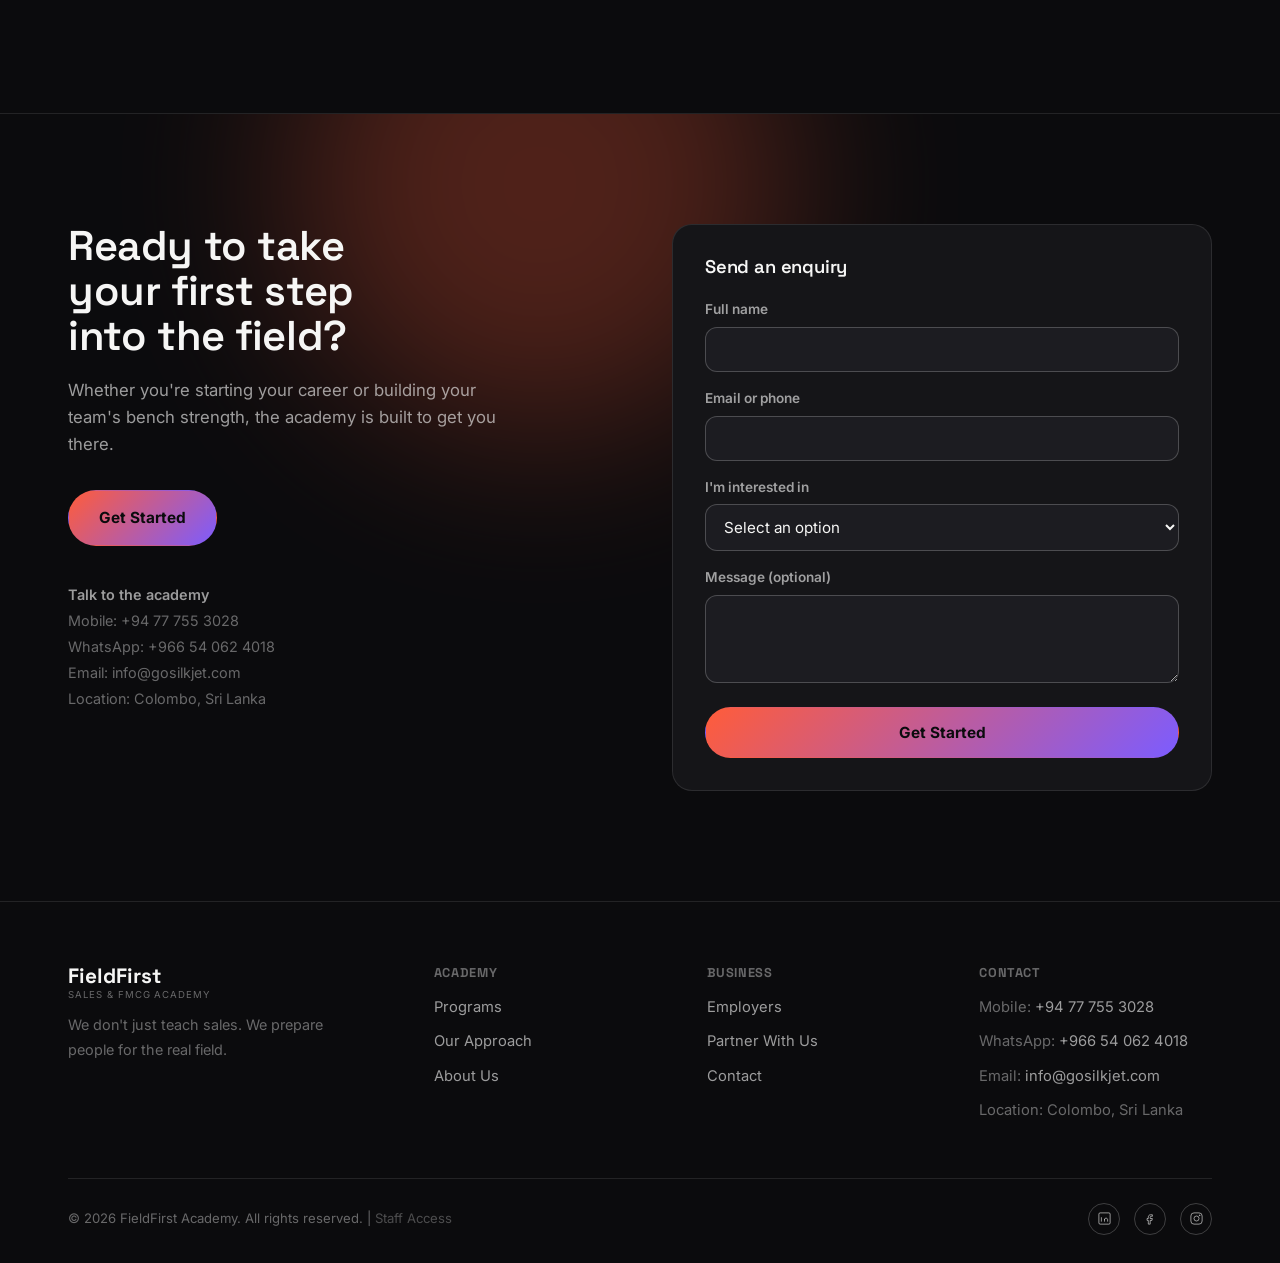
==== commit 05939255: "- Added a link to access the screening form - added redirect links to phone numbers, and email" ====
--- a/index.html
+++ b/index.html
@@ -247,7 +247,7 @@
         <div class="station"><div class="station-dot"><svg class="icon" viewBox="0 0 24 24" style="width:18px;height:18px;"><path d="M12 3v6M12 15v6M4.2 7l5.2 3M14.6 14l5.2 3M4.2 17l5.2-3M14.6 10l5.2-3"/></svg></div><div class="station-label">Practice</div><div class="station-num">Stage 3</div></div>
         <div class="station"><div class="station-dot"><svg class="icon" viewBox="0 0 24 24" style="width:18px;height:18px;"><circle cx="12" cy="8" r="3.2"/><path d="M5 20c0-3.6 3-6 7-6s7 2.4 7 6"/></svg></div><div class="station-label">Enter the field</div><div class="station-num">Stage 4</div></div>
         <div class="station"><div class="station-dot"><svg class="icon" viewBox="0 0 24 24" style="width:18px;height:18px;"><path d="M3 21V9l9-6 9 6v12"/><path d="M9 21v-7h6v7"/></svg></div><div class="station-label">Coach</div><div class="station-num">Stage 5</div></div>
-        <div class="station"><div class="station-dot"><svg class="icon" viewBox="0 0 24 24" style="width:18px;height:18px;"><circle cx="12" cy="12" r="8.5"/><circle cx="12" cy="12" r="4.2"/><circle cx="12" cy="12" r="0.6" fill="currentColor"/></svg></div><div class="station-label">Performance certificate after 3 months</div><div class="station-num">Stage 6</div></div>
+        <div class="station"><div class="station-dot"><svg class="icon" viewBox="0 0 24 24" style="width:18px;height:18px;"><circle cx="12" cy="12" r="8.5"/><circle cx="12" cy="12" r="4.2"/><circle cx="12" cy="12" r="0.6" fill="currentColor"/></svg></div><div class="station-label">Placement</div><div class="station-num">Stage 6</div></div>
       </div>
     </div>
   </section>
@@ -415,9 +415,10 @@
         <a href="#enquiryForm" class="btn btn-primary">Get Started</a>
         <div class="contact-placeholder">
           <strong>Talk to the academy</strong>
-          Phone: [Add phone number]<br>
-          Email: [Add email address]<br>
-          Location: [Add address], Sri Lanka
+          Mobile: <a href="tel:+94777553028">+94 77 755 3028</a><br>
+          WhatsApp: <a href="https://wa.me/966540624018" target="_blank" rel="noopener noreferrer">+966 54 062 4018</a><br>
+          Email: <a href="mailto:info@gosilkjet.com">info@gosilkjet.com</a><br>
+          Location: Colombo, Sri Lanka
         </div>
       </div>
 
@@ -492,14 +493,15 @@
       <div class="footer-col">
         <h4>Contact</h4>
         <ul>
-          <li>[Add phone number]</li>
-          <li>[Add email address]</li>
-          <li>[Add address], Sri Lanka</li>
+          <li>Mobile: <a href="tel:+94777553028">+94 77 755 3028</a></li>
+          <li>WhatsApp: <a href="https://wa.me/966540624018" target="_blank" rel="noopener noreferrer">+966 54 062 4018</a></li>
+          <li>Email: <a href="mailto:info@gosilkjet.com">info@gosilkjet.com</a></li>
+          <li>Location: Colombo, Sri Lanka</li>
         </ul>
       </div>
     </div>
     <div class="footer-bottom">
-      <span>© 2026 FieldFirst Academy. All rights reserved.</span>
+      <span>© 2026 FieldFirst Academy. All rights reserved. | <a href="/screening/index.html" style="color:inherit; text-decoration:none; opacity:0.7;">Staff Access</a></span>
       <div class="social-links">
         <a href="#" aria-label="LinkedIn"><svg viewBox="0 0 24 24"><rect x="3" y="3" width="18" height="18" rx="2"/><line x1="7" y1="10" x2="7" y2="17"/><line x1="7" y1="7" x2="7" y2="7.01"/><line x1="12" y1="17" x2="12" y2="12.5"/><path d="M12 14c0-1.7 1.3-2.5 2.6-2.5S17 12.3 17 14v3"/></svg></a>
         <a href="#" aria-label="Facebook"><svg viewBox="0 0 24 24"><path d="M15 8.5h-2c-.9 0-1.5.6-1.5 1.5v2h3.4l-.5 3h-2.9V21h-3v-6h-2v-3h2V9.8c0-2.3 1.4-3.8 3.7-3.8H15v2.5Z"/></svg></a>
--- a/css/styles.css
+++ b/css/styles.css
@@ -216,7 +216,6 @@
   content:'';position:absolute;inset:0;border-radius:inherit;padding:1px;
   background:var(--grad);
   -webkit-mask:linear-gradient(#fff 0 0) content-box, linear-gradient(#fff 0 0);
-  mask:linear-gradient(#fff 0 0) content-box, linear-gradient(#fff 0 0);
   -webkit-mask-composite:xor;mask-composite:exclude;
   pointer-events:none;
 }
@@ -288,7 +287,7 @@
   background:var(--bg-elev);color:var(--ink);display:flex;align-items:center;justify-content:center;
   font-family:'Space Grotesk',sans-serif;font-size:2.4rem;font-weight:700;
 }
-.monogram::before{content:'';position:absolute;inset:-1px;border-radius:50%;padding:2px;background:var(--grad);-webkit-mask:linear-gradient(#fff 0 0) content-box, linear-gradient(#fff 0 0);mask:linear-gradient(#fff 0 0) content-box, linear-gradient(#fff 0 0);-webkit-mask-composite:xor;mask-composite:exclude;}
+.monogram::before{content:'';position:absolute;inset:-1px;border-radius:50%;padding:2px;background:var(--grad);-webkit-mask:linear-gradient(#fff 0 0) content-box, linear-gradient(#fff 0 0);-webkit-mask-composite:xor;mask-composite:exclude;}
 .founder-portrait h3{margin-top:22px;font-size:1.4rem;}
 .founder-portrait .role{color:var(--ink-soft);font-size:0.96rem;margin-top:4px;max-width:24ch;}
 .founder-quote{margin-top:22px;font-size:1.02rem;font-style:italic;color:var(--ink);border-left:2px solid var(--accent);padding-left:16px;max-width:26ch;}
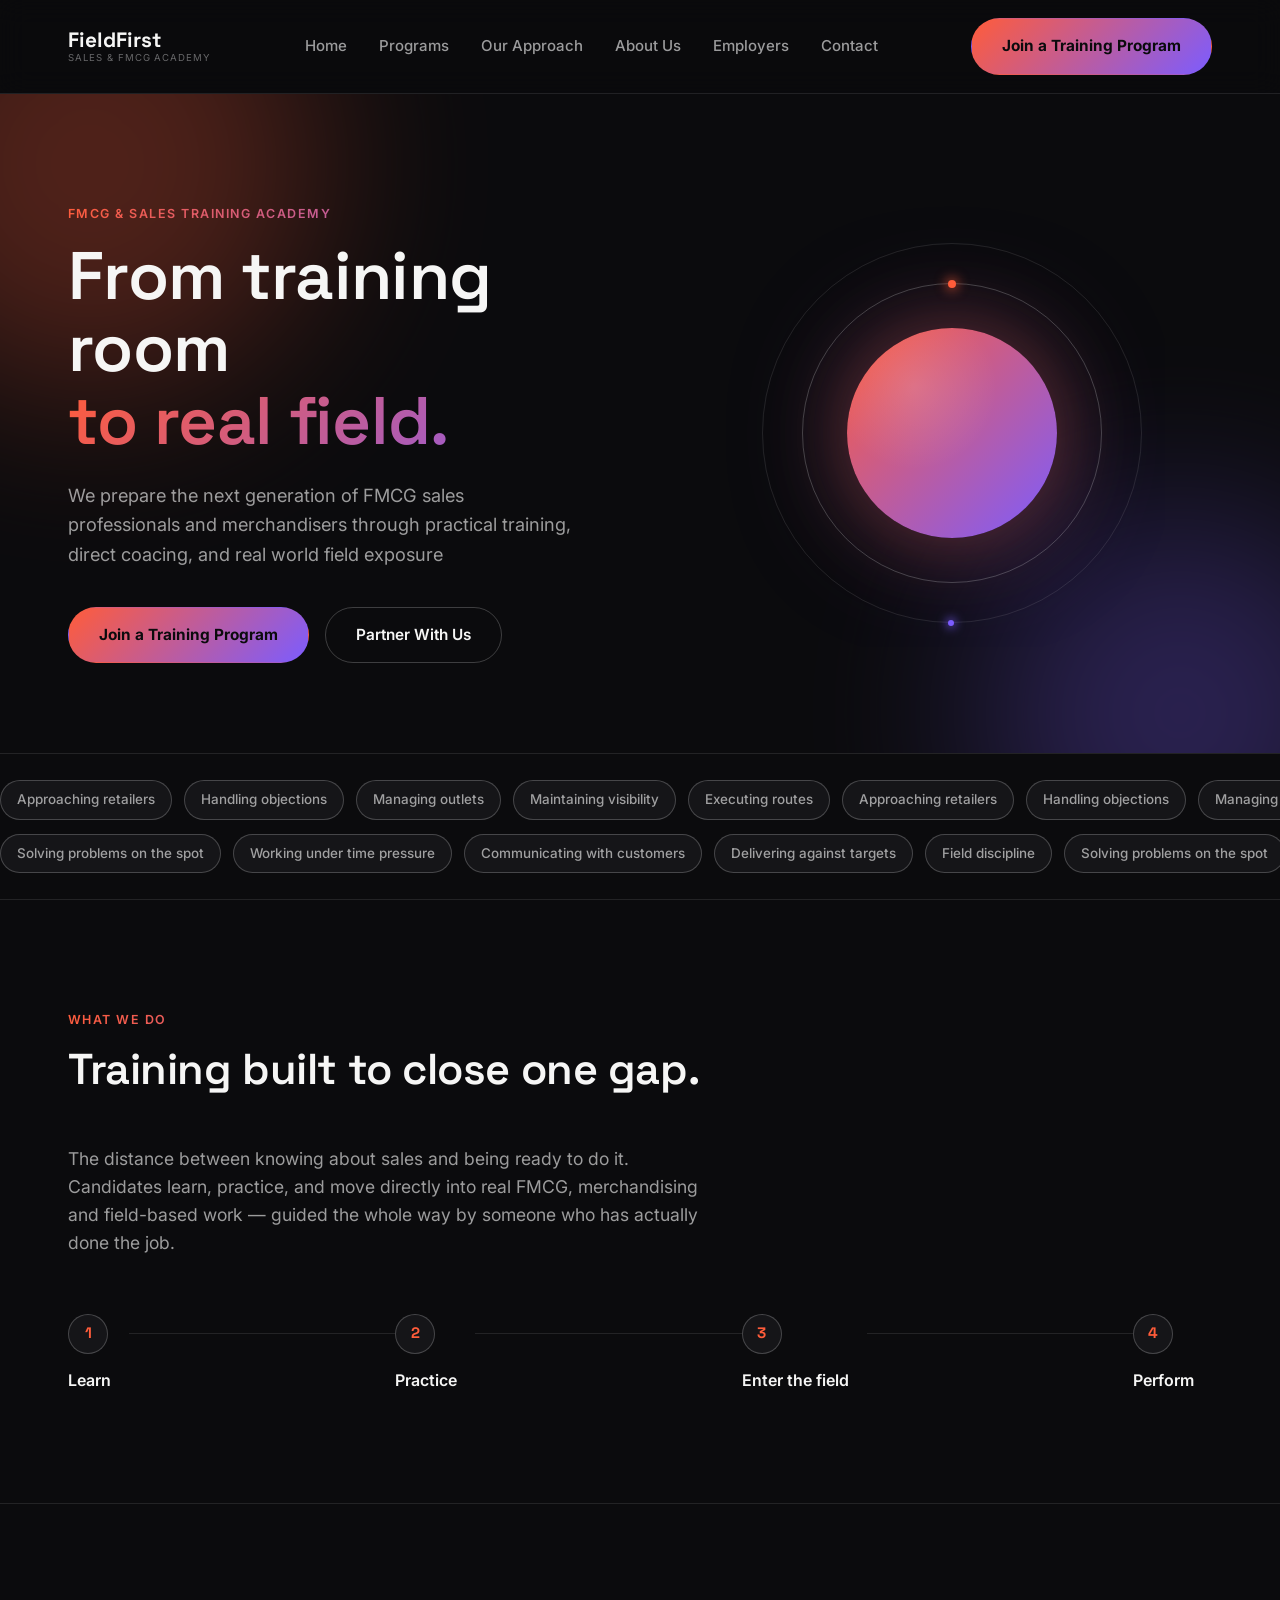
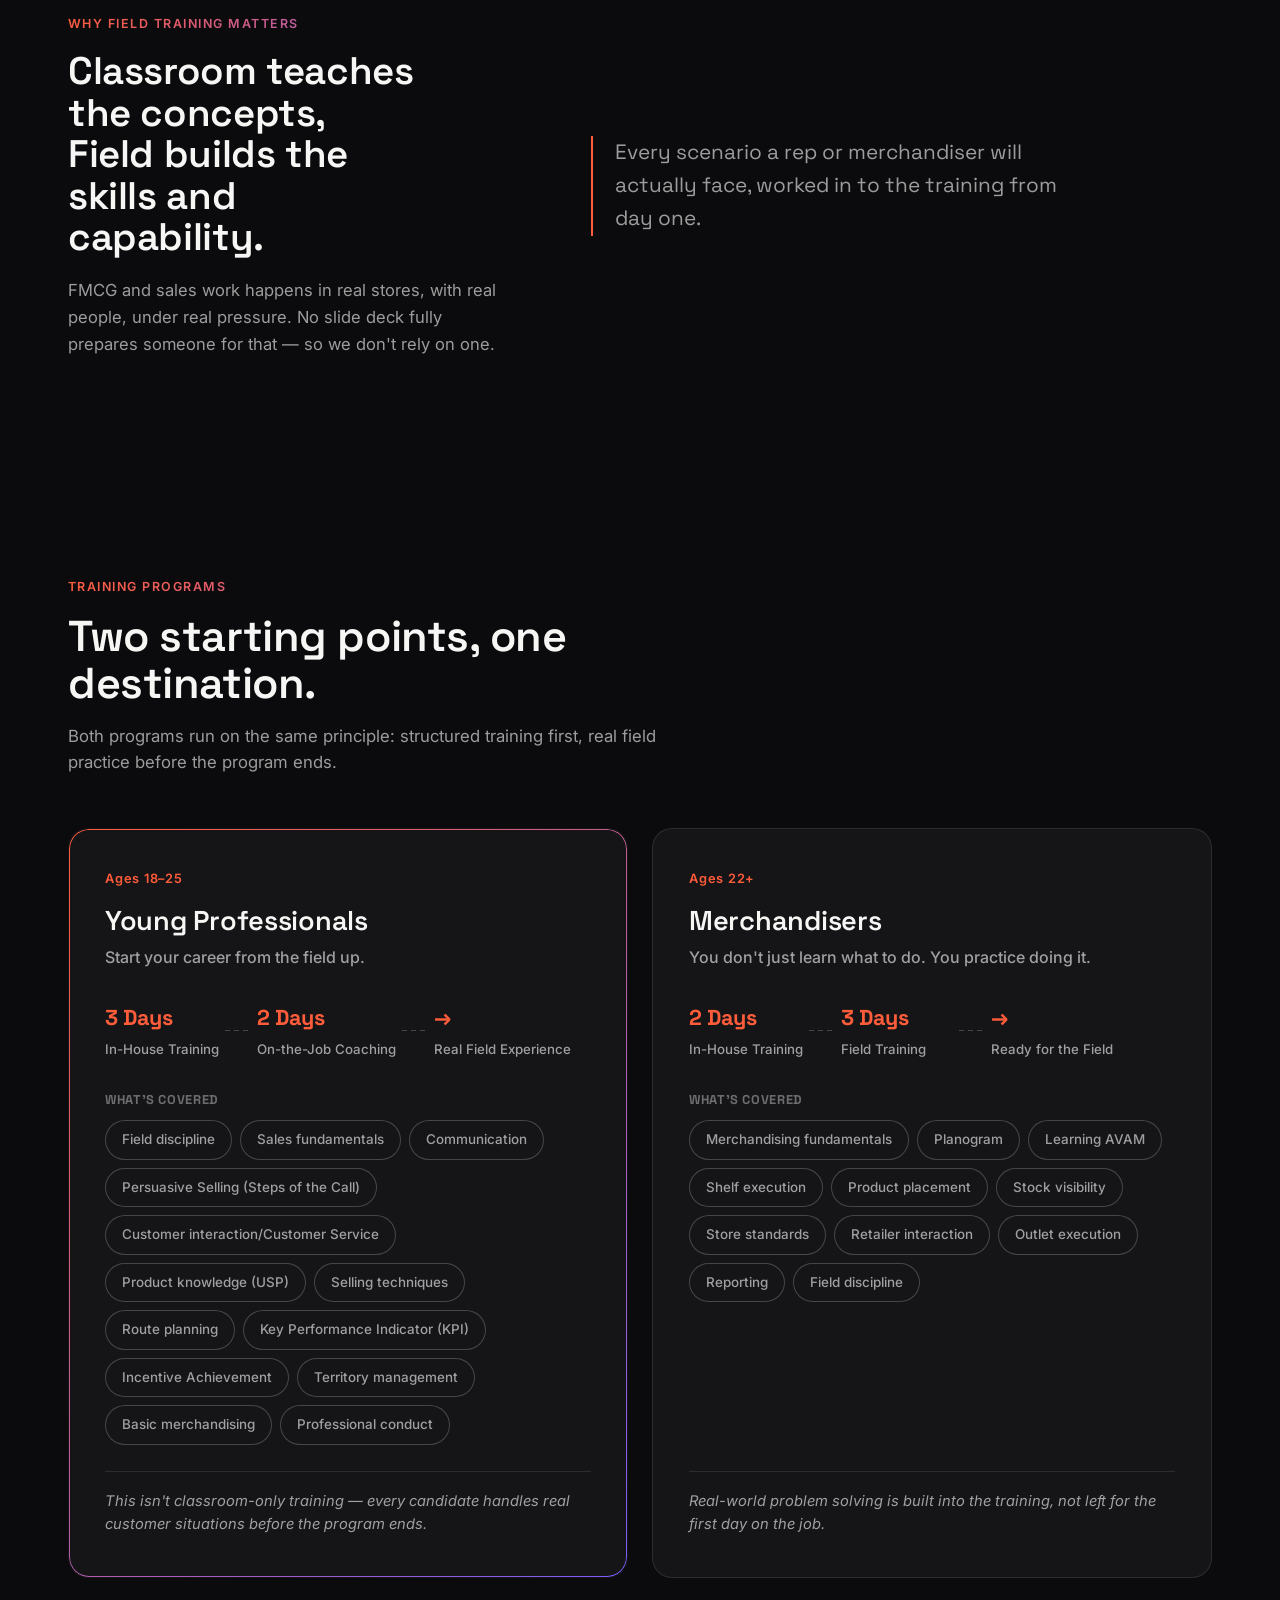
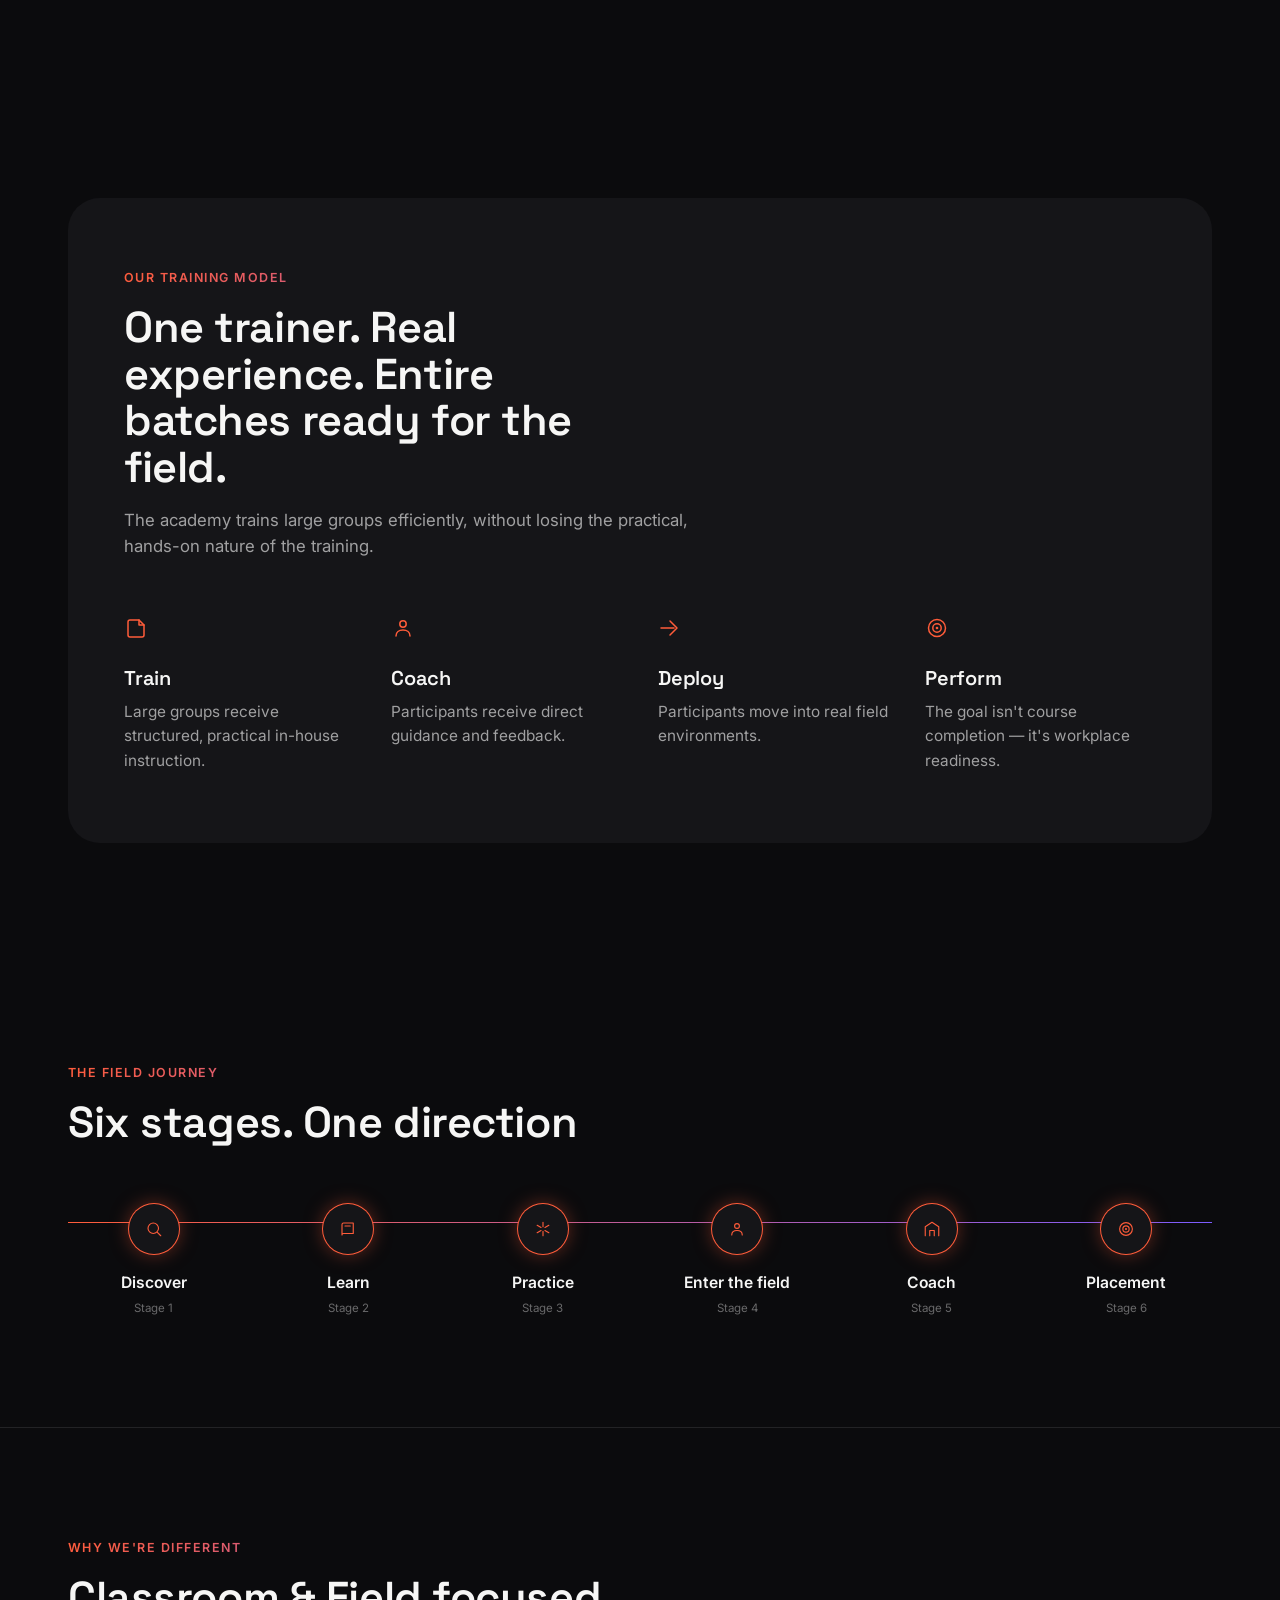
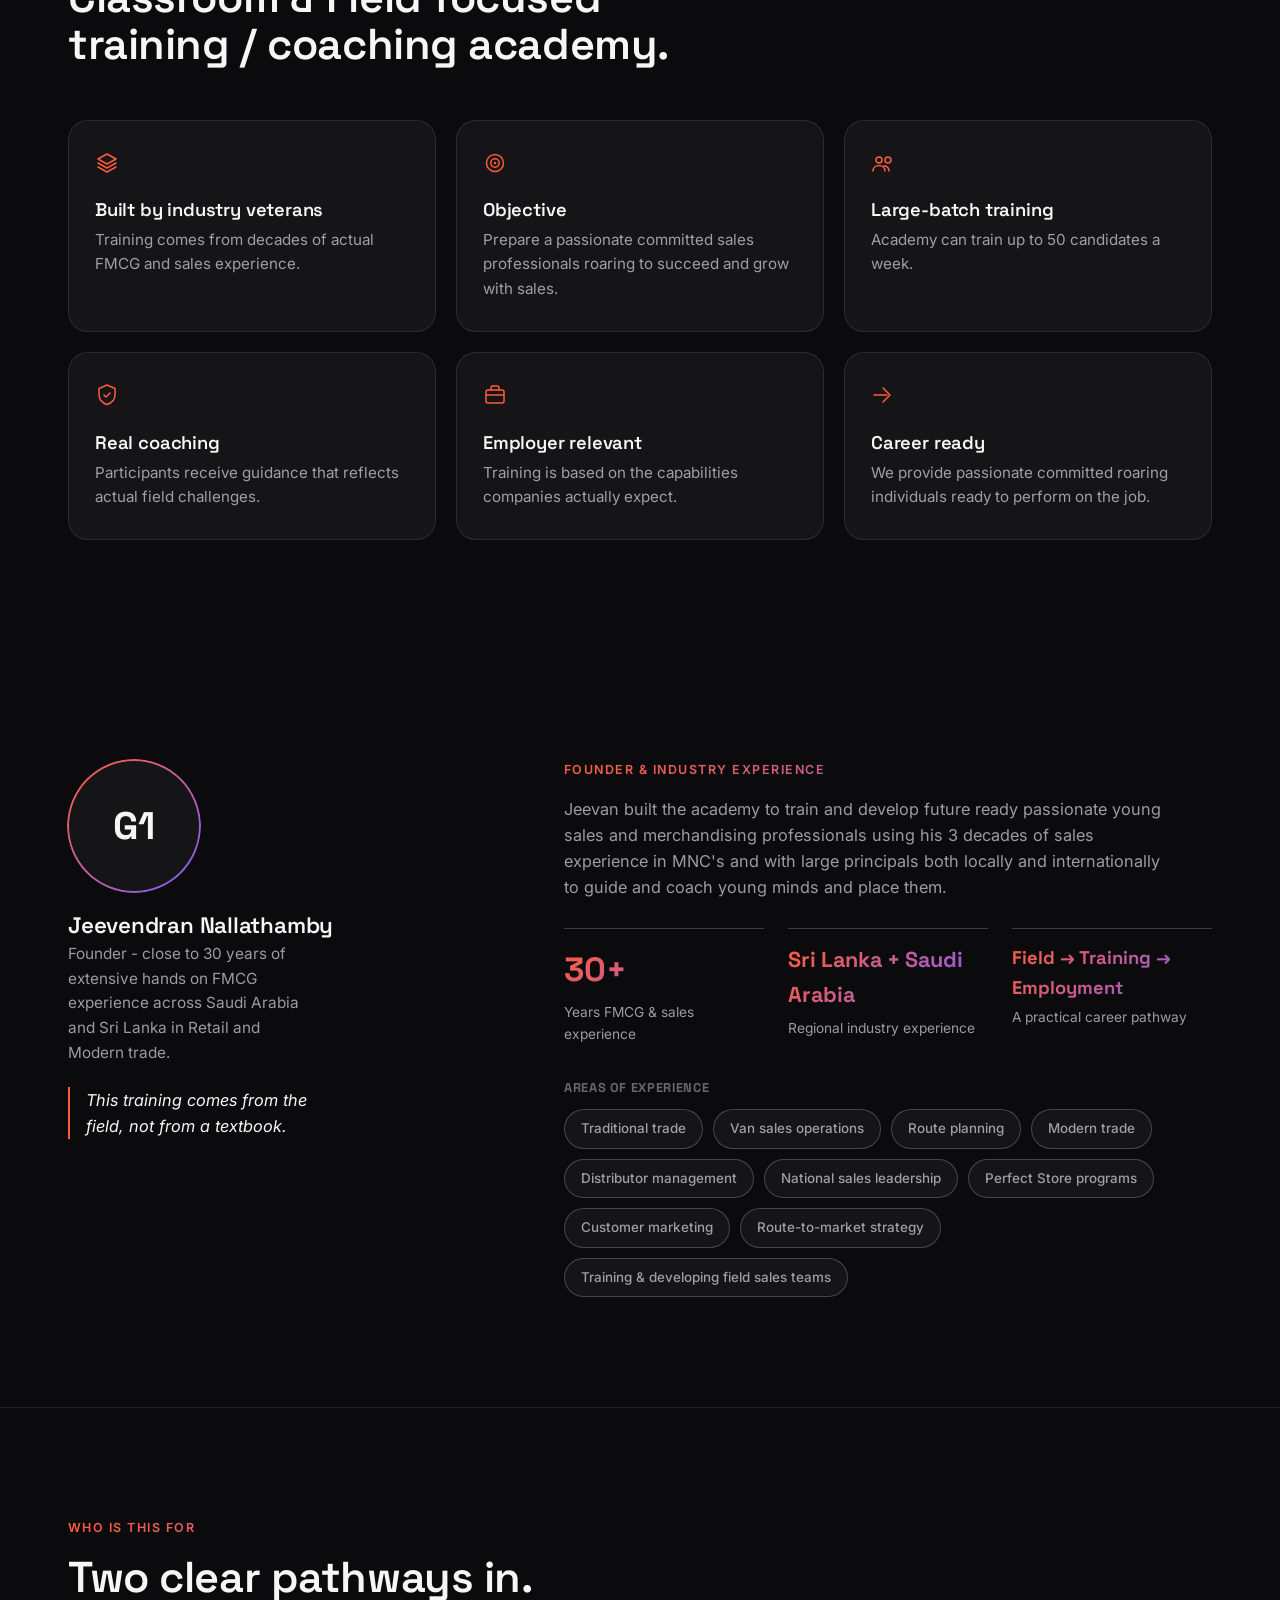
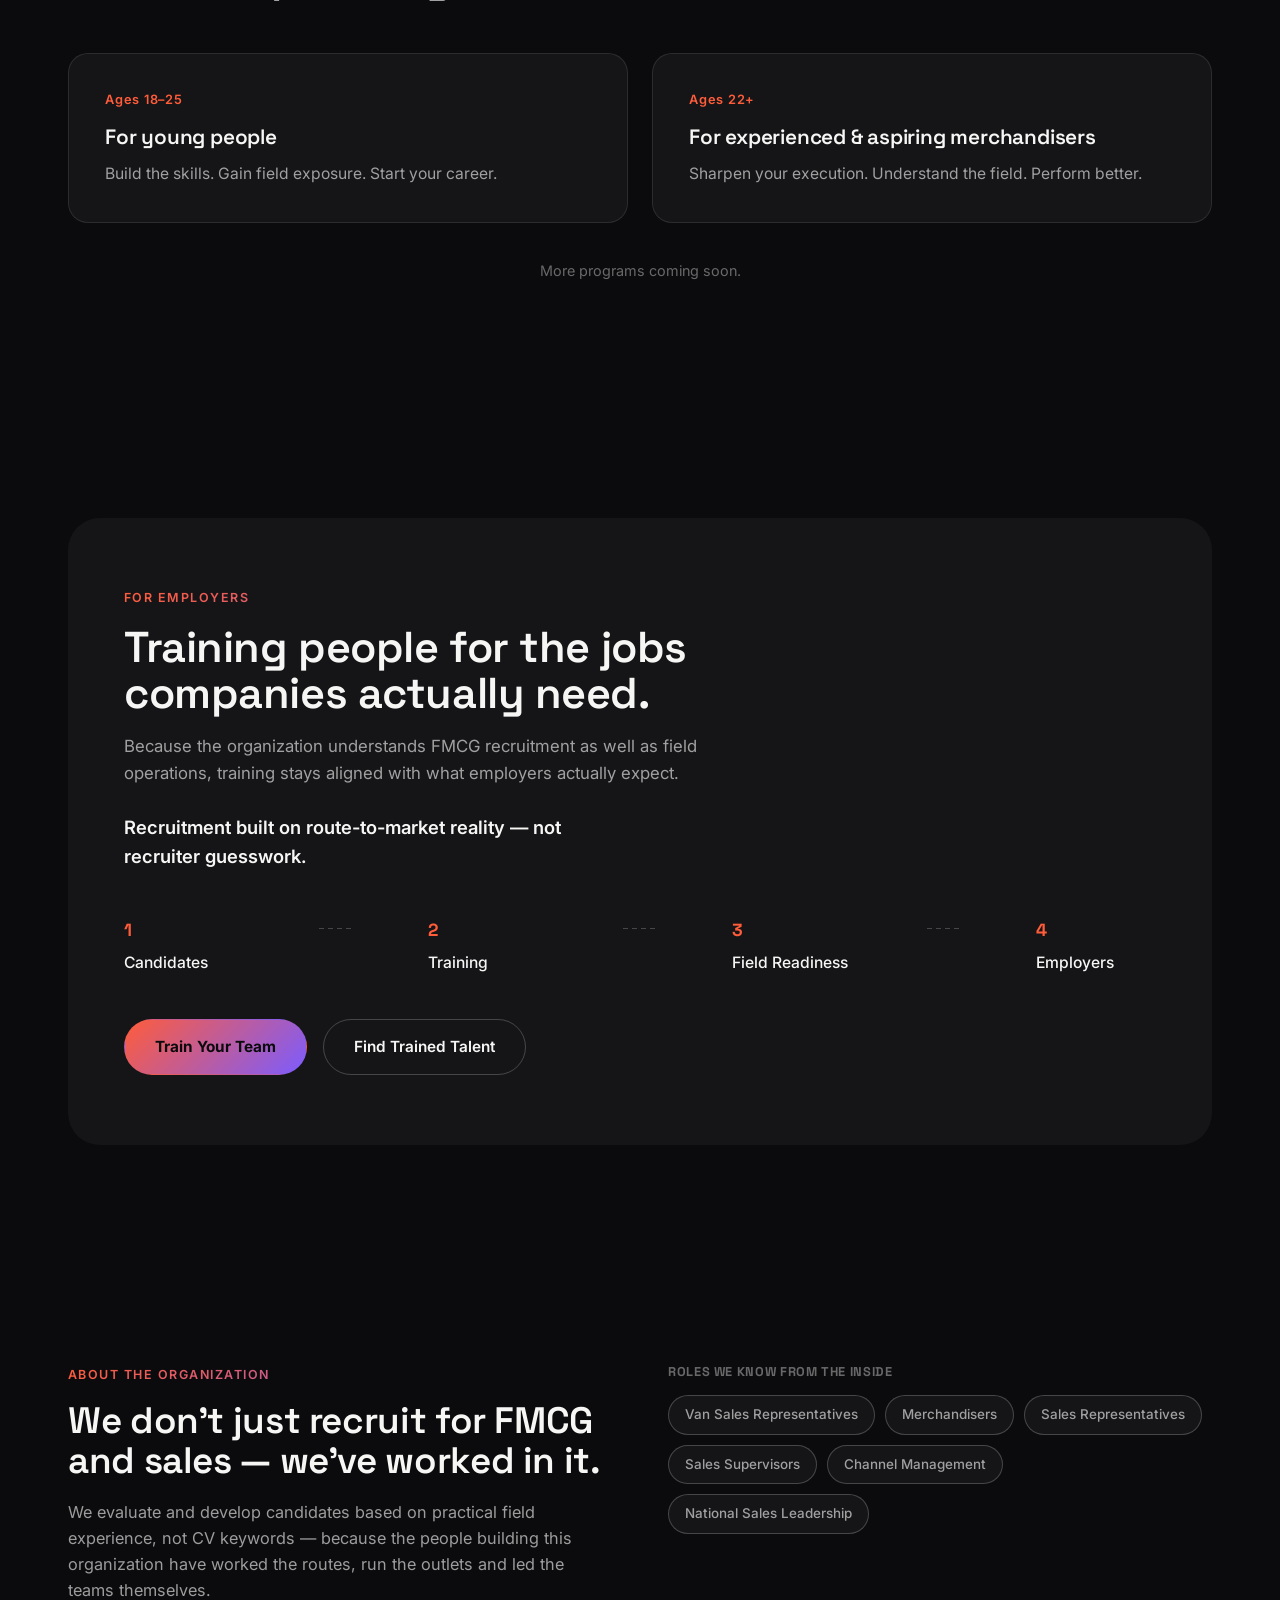
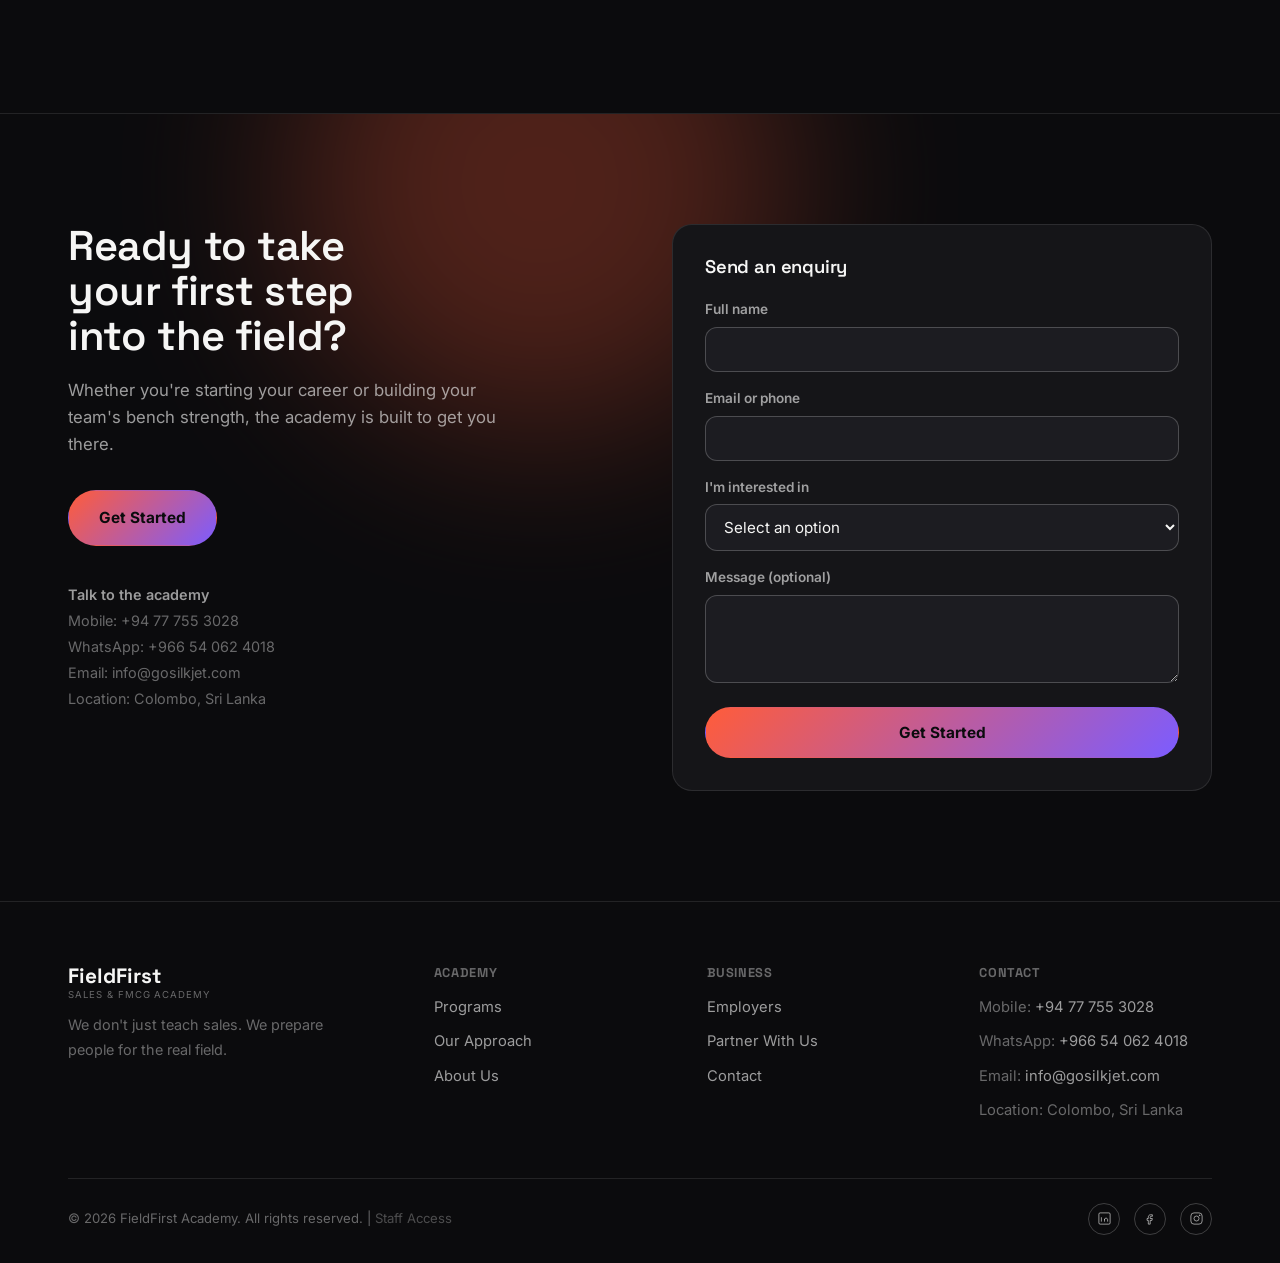
==== commit e59602a0: "updated redirect link" ====
--- a/index.html
+++ b/index.html
@@ -440,7 +440,7 @@
               <label for="finterest">I'm interested in</label>
               <select id="finterest" name="interest" required>
                 <option value="">Select an option</option>
-                <option>Young Professionals Program</option>
+                <option>Sales Professionals Program</option>
                 <option>Merchandiser Program</option>
                 <option>Employer Partnership</option>
                 <option>Something else</option>
@@ -501,7 +501,7 @@
       </div>
     </div>
     <div class="footer-bottom">
-      <span>© 2026 FieldFirst Academy. All rights reserved. | <a href="/screening/index.html" style="color:inherit; text-decoration:none; opacity:0.7;">Staff Access</a></span>
+      <span>© 2026 FieldFirst Academy. All rights reserved. | <a href="/screening.html" style="color:inherit; text-decoration:none; opacity:0.7;">Staff Access</a></span>
       <div class="social-links">
         <a href="#" aria-label="LinkedIn"><svg viewBox="0 0 24 24"><rect x="3" y="3" width="18" height="18" rx="2"/><line x1="7" y1="10" x2="7" y2="17"/><line x1="7" y1="7" x2="7" y2="7.01"/><line x1="12" y1="17" x2="12" y2="12.5"/><path d="M12 14c0-1.7 1.3-2.5 2.6-2.5S17 12.3 17 14v3"/></svg></a>
         <a href="#" aria-label="Facebook"><svg viewBox="0 0 24 24"><path d="M15 8.5h-2c-.9 0-1.5.6-1.5 1.5v2h3.4l-.5 3h-2.9V21h-3v-6h-2v-3h2V9.8c0-2.3 1.4-3.8 3.7-3.8H15v2.5Z"/></svg></a>
